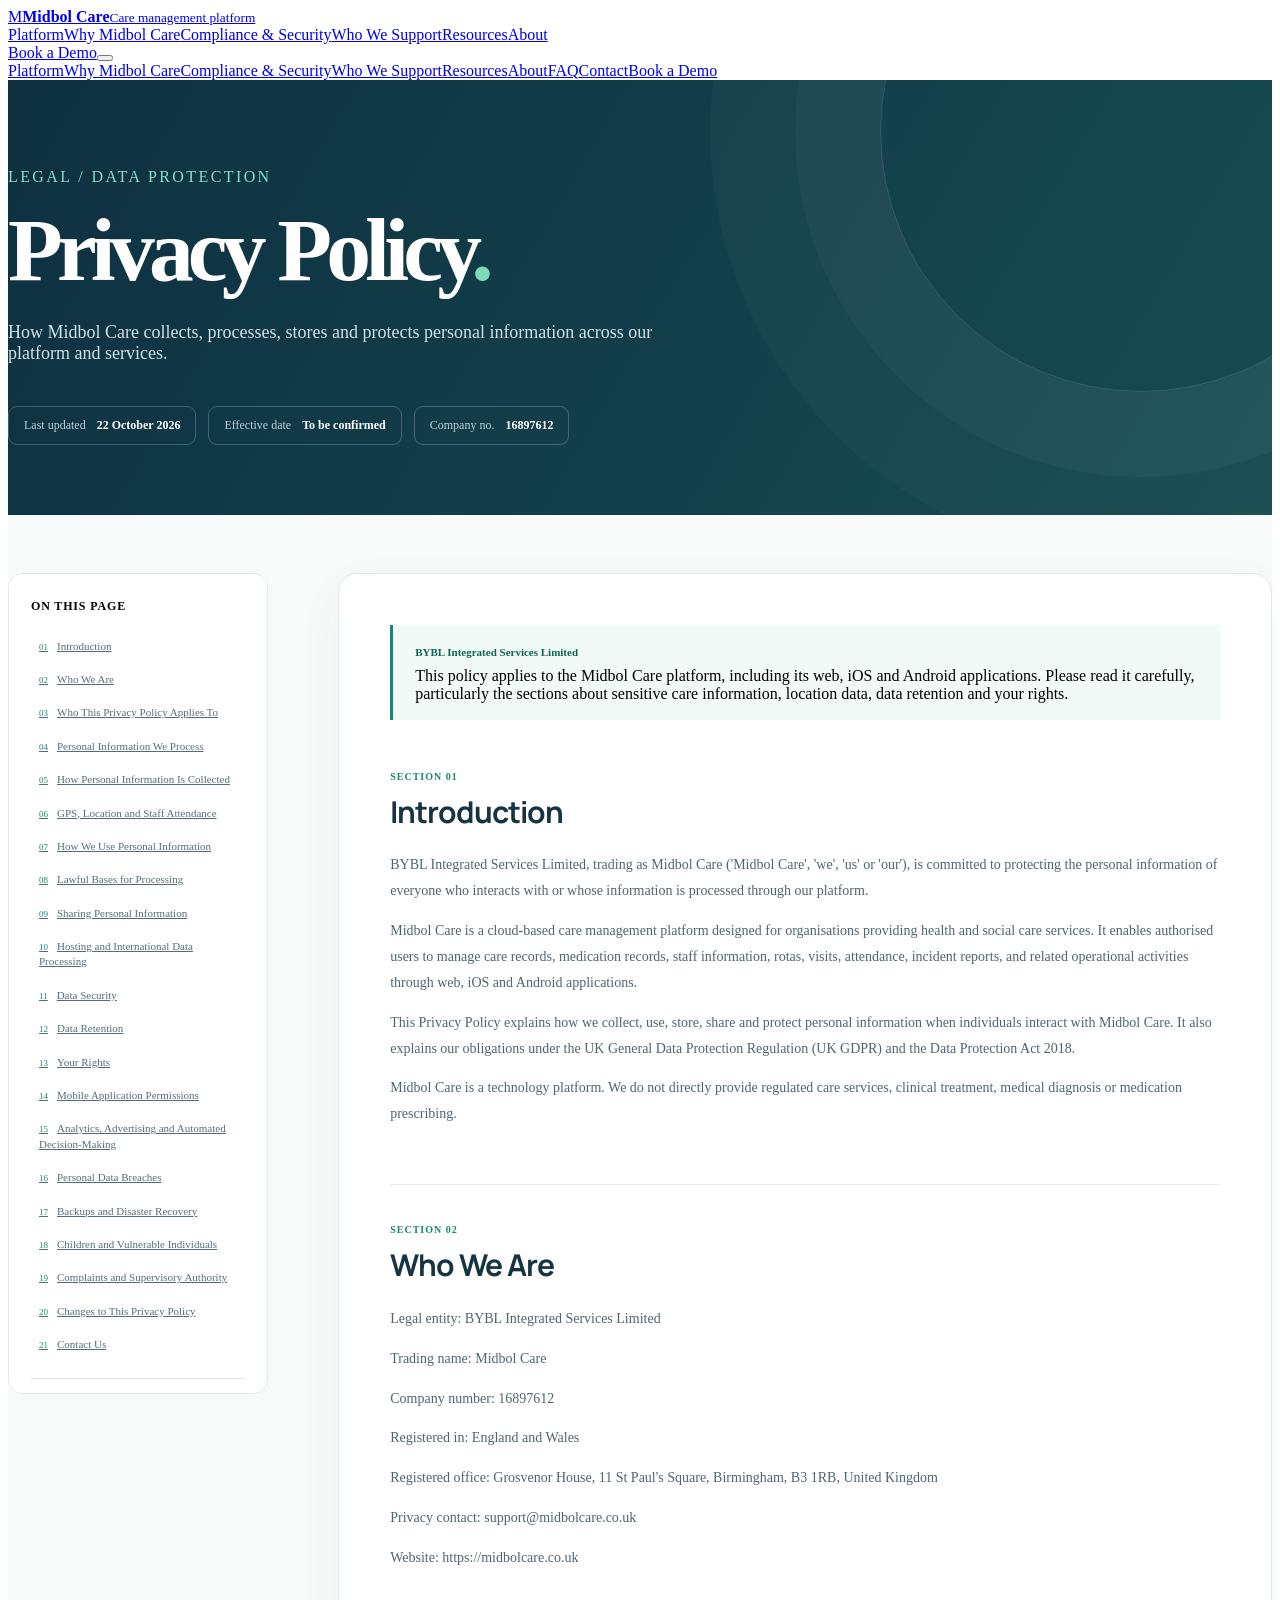
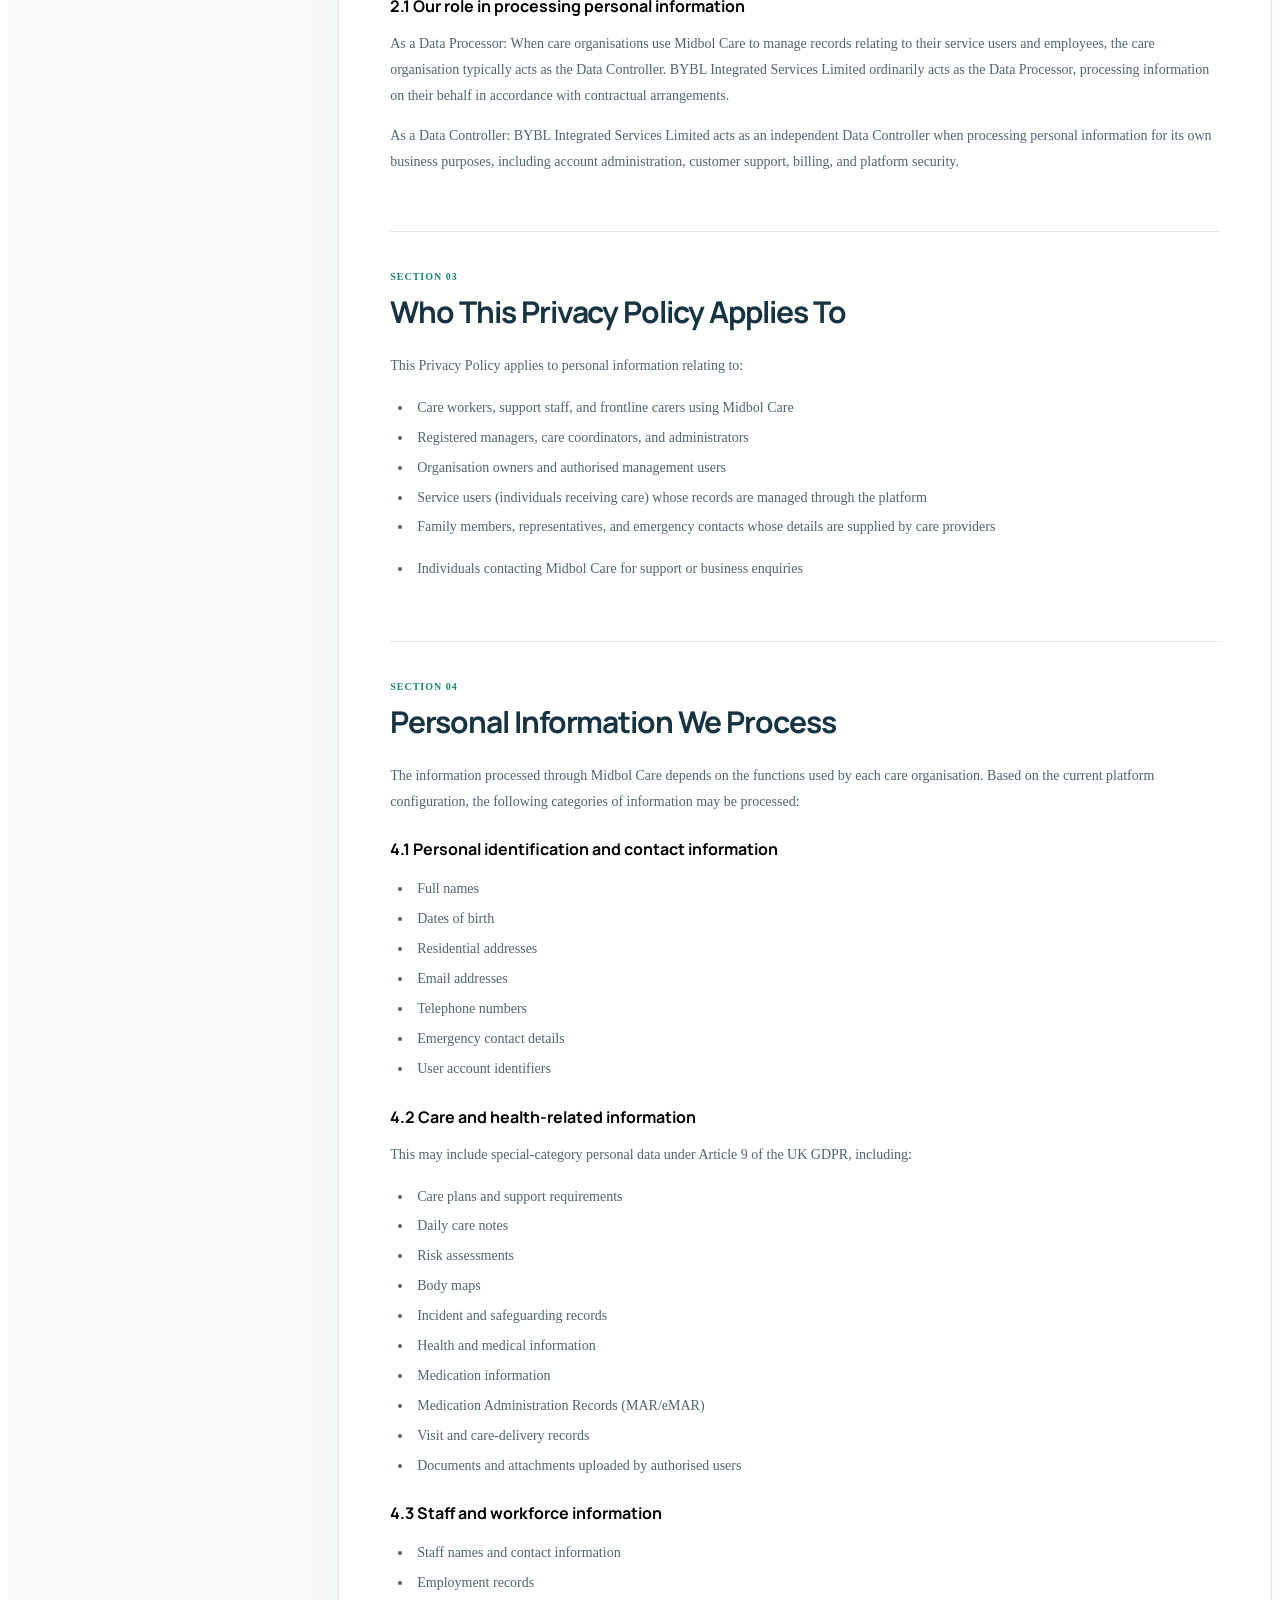
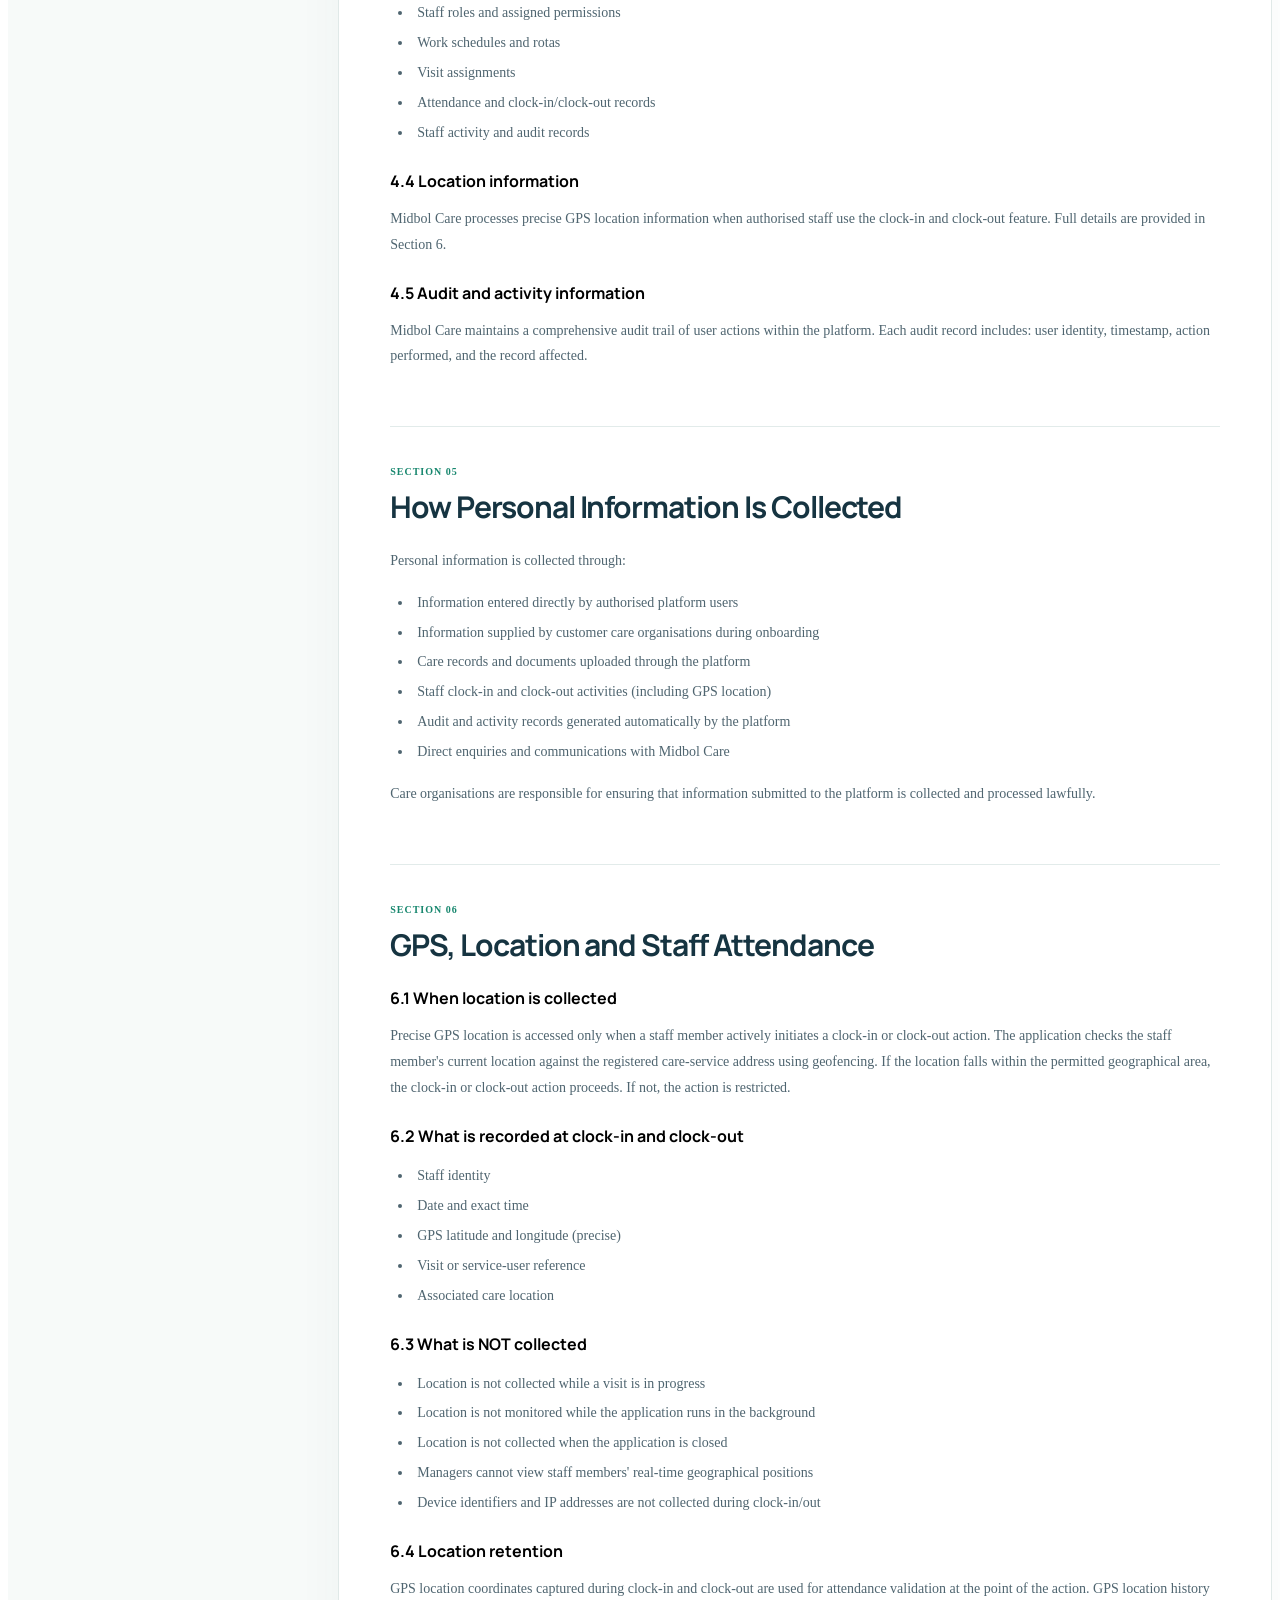
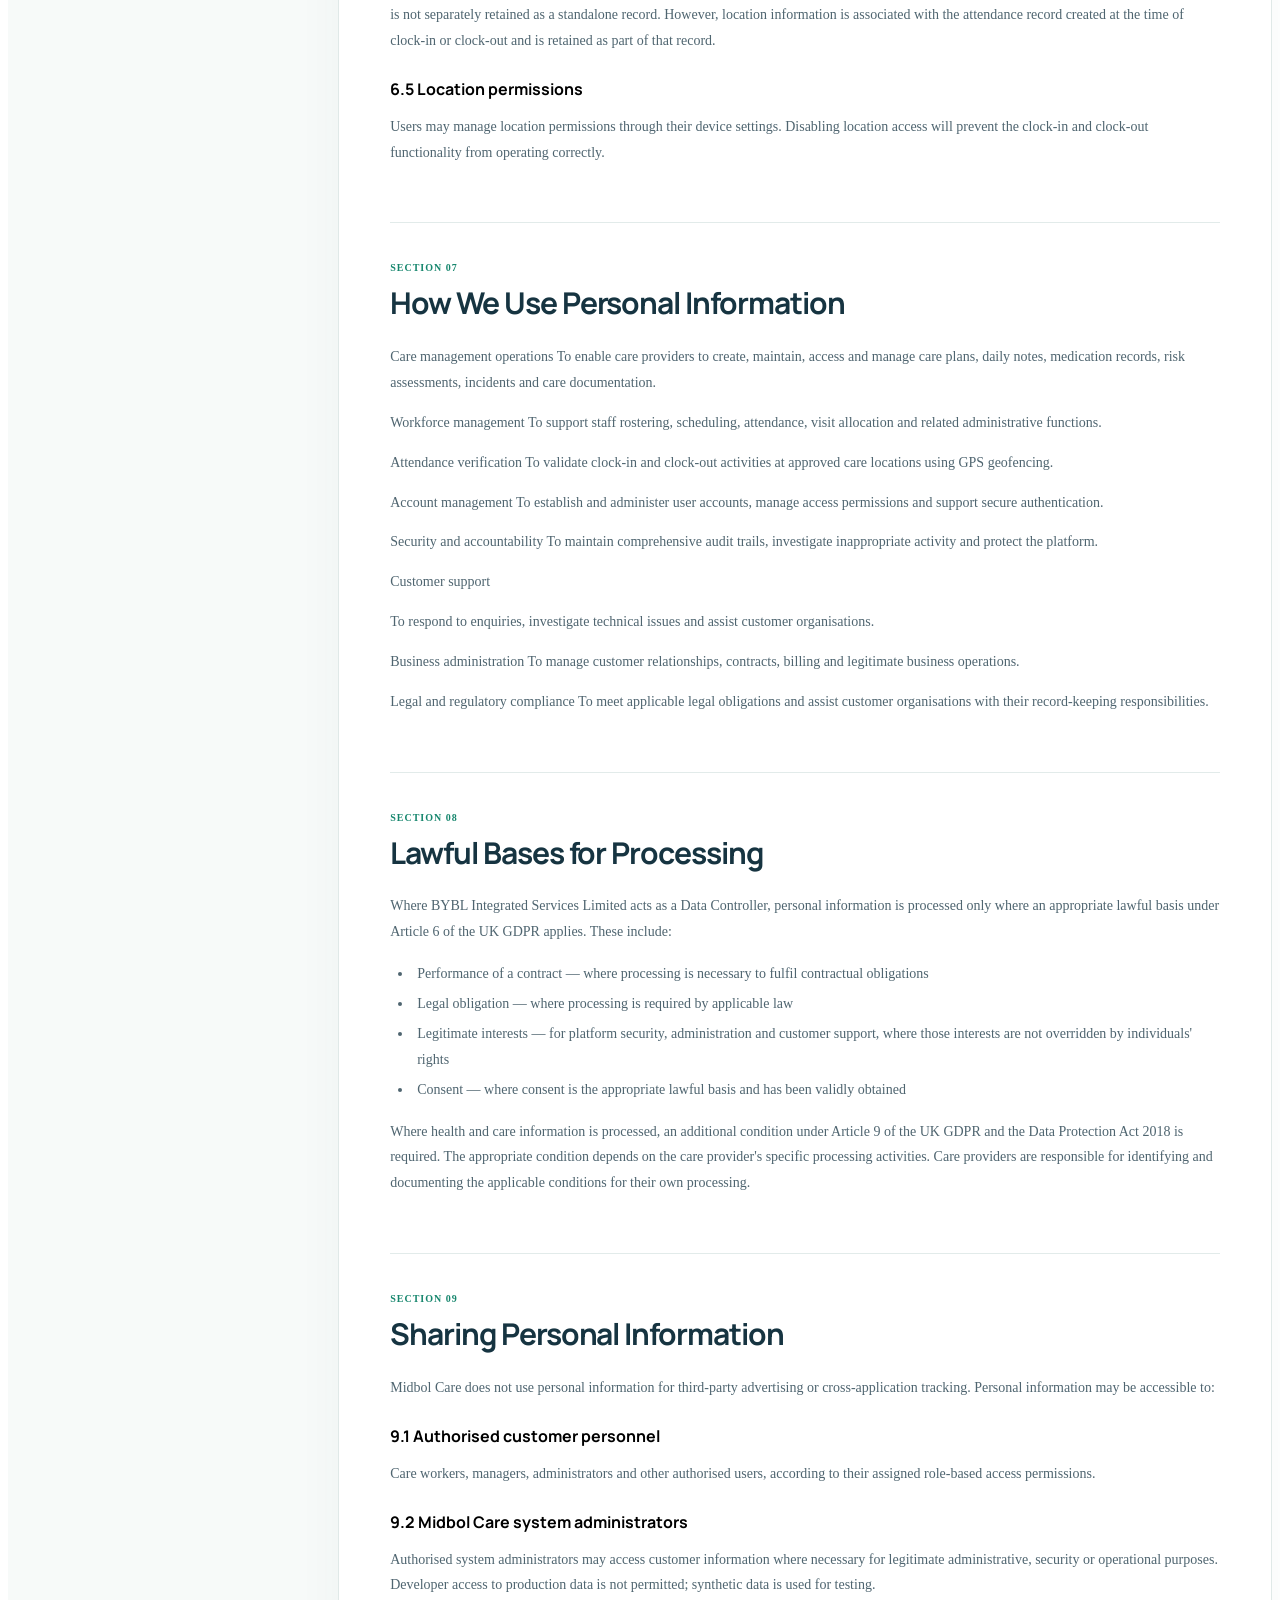
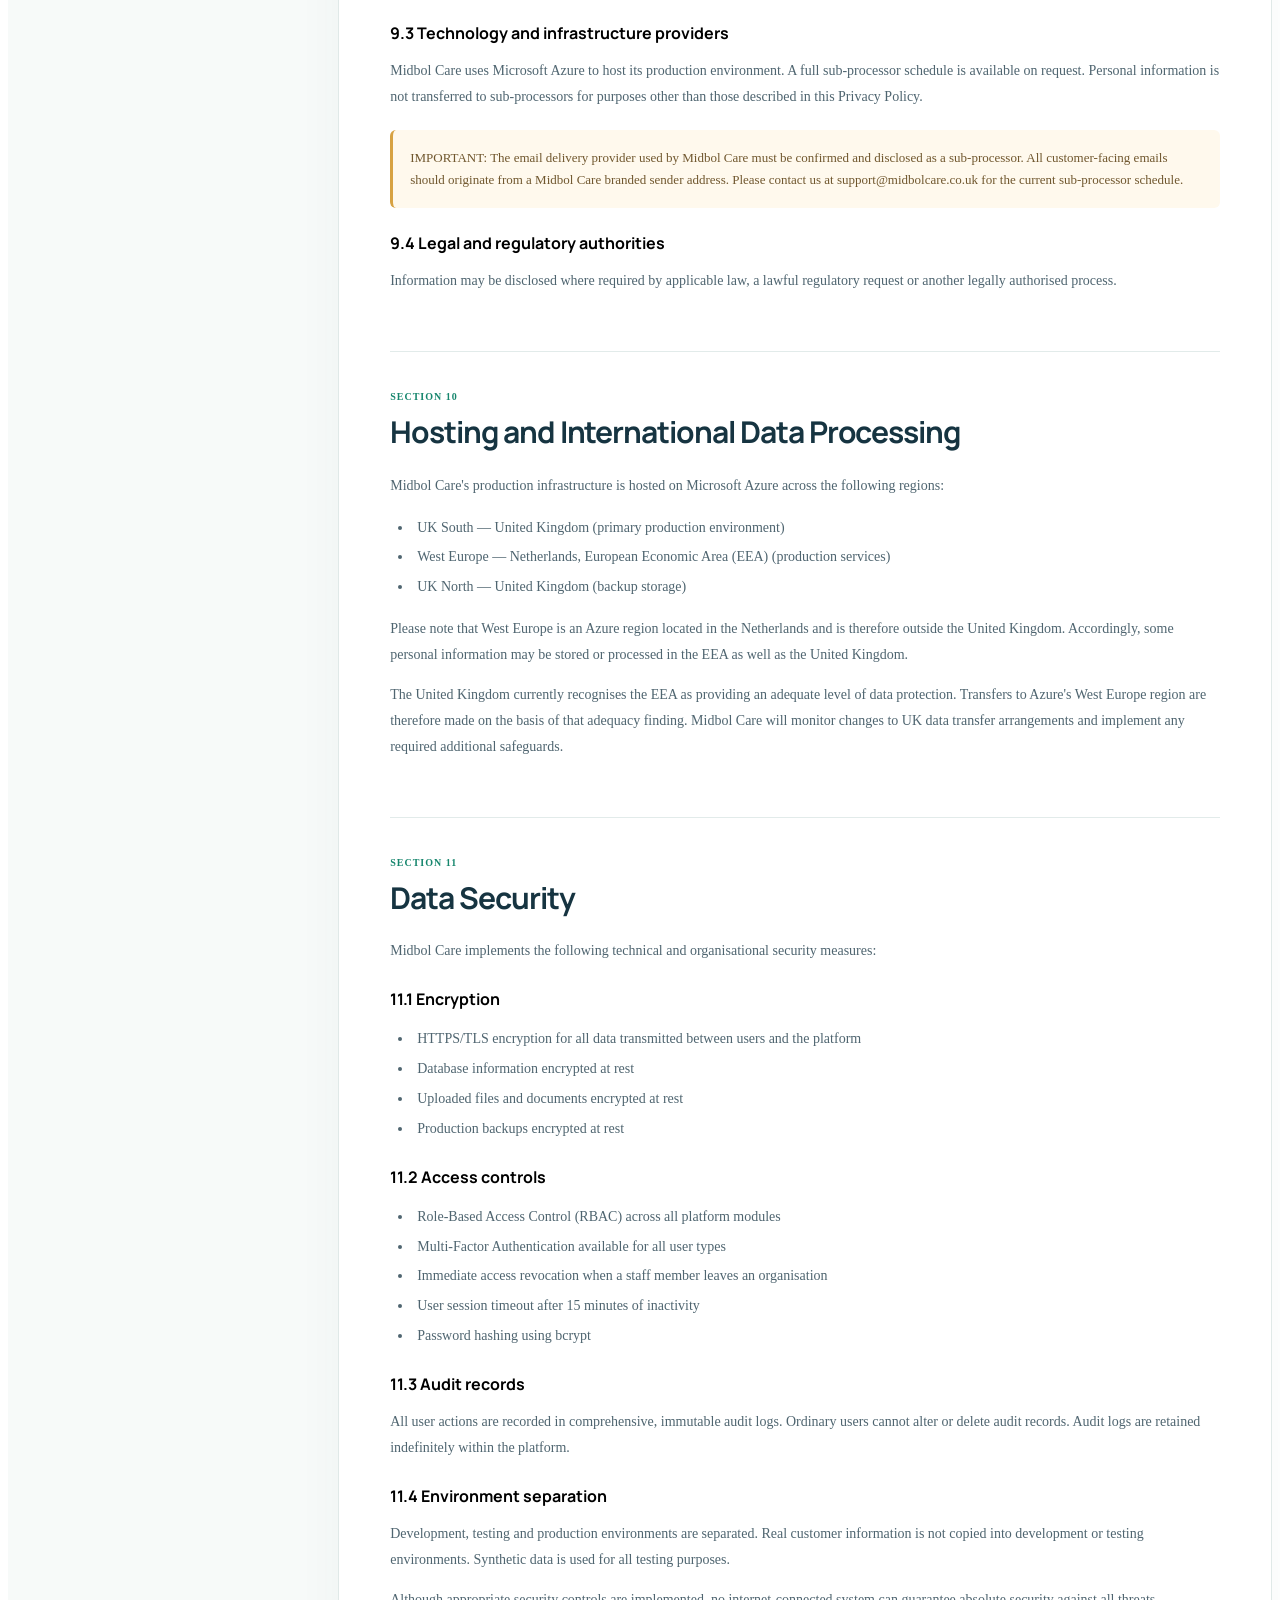
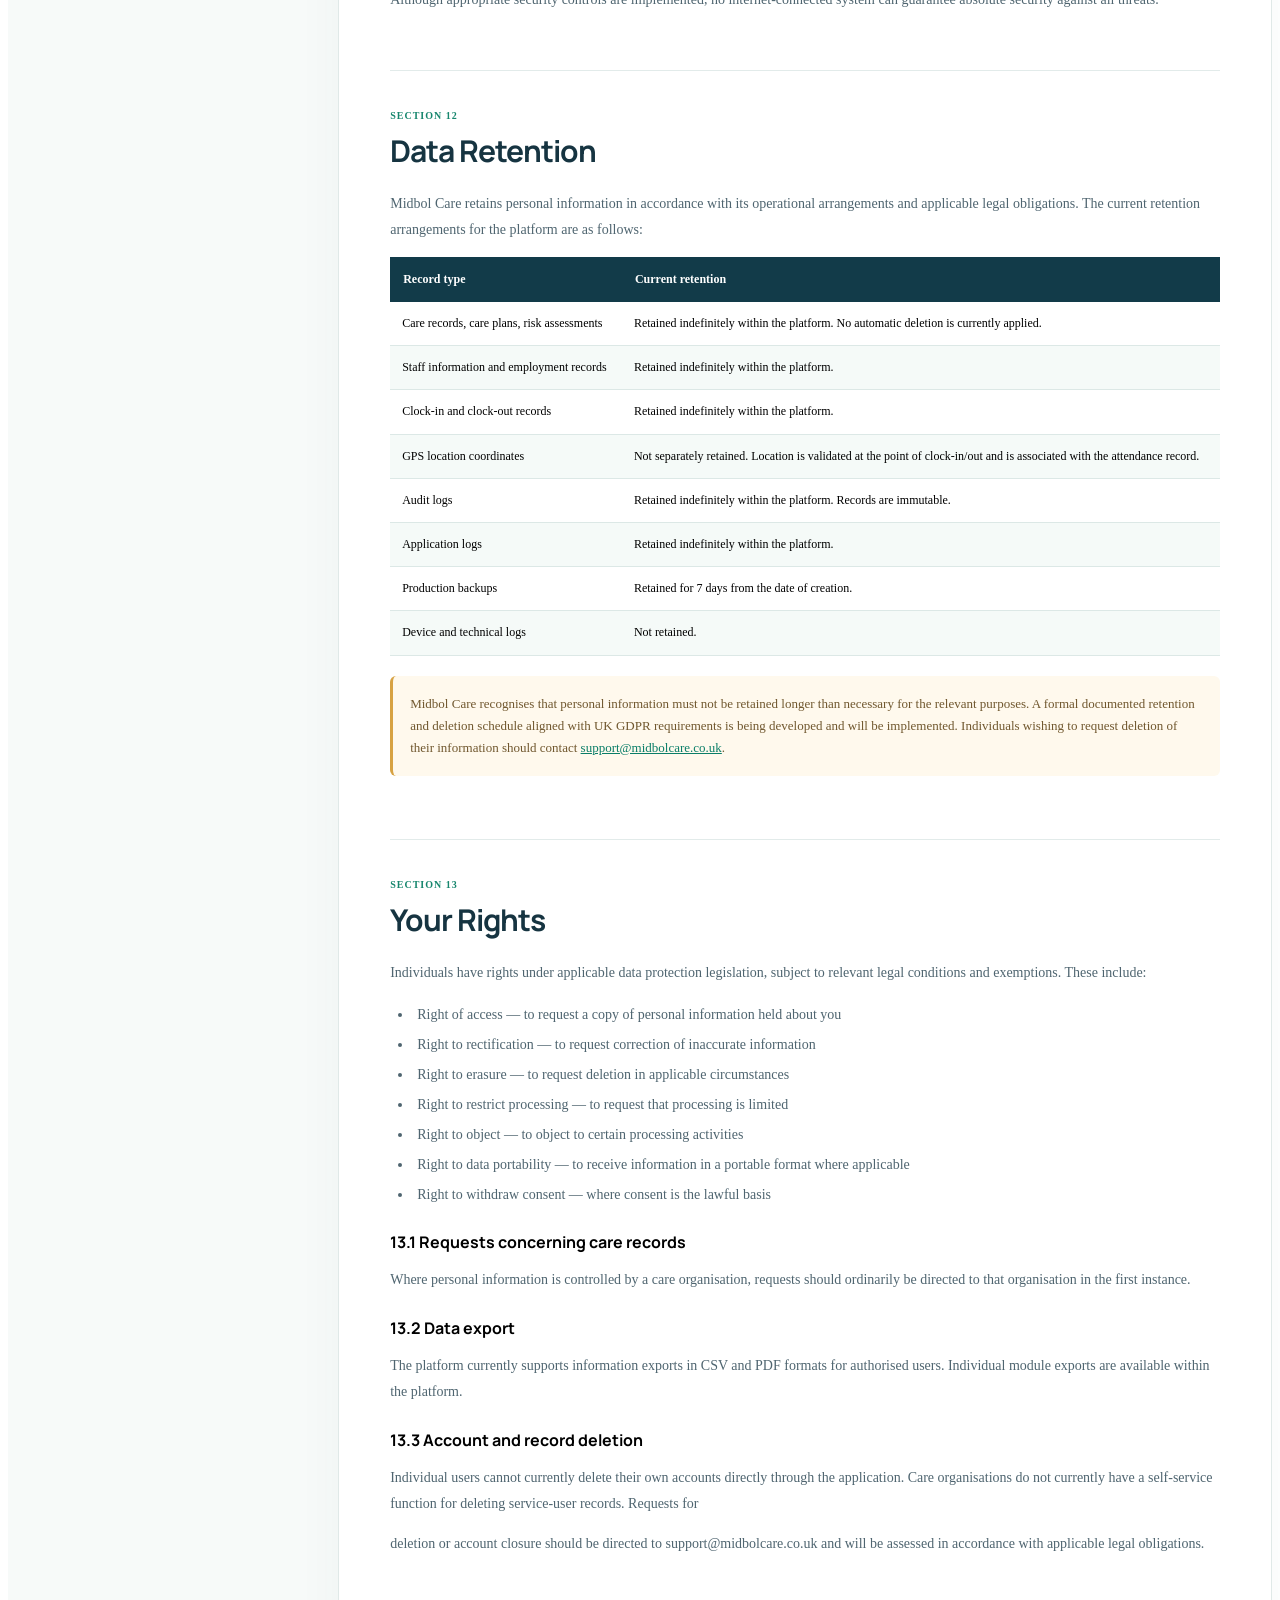
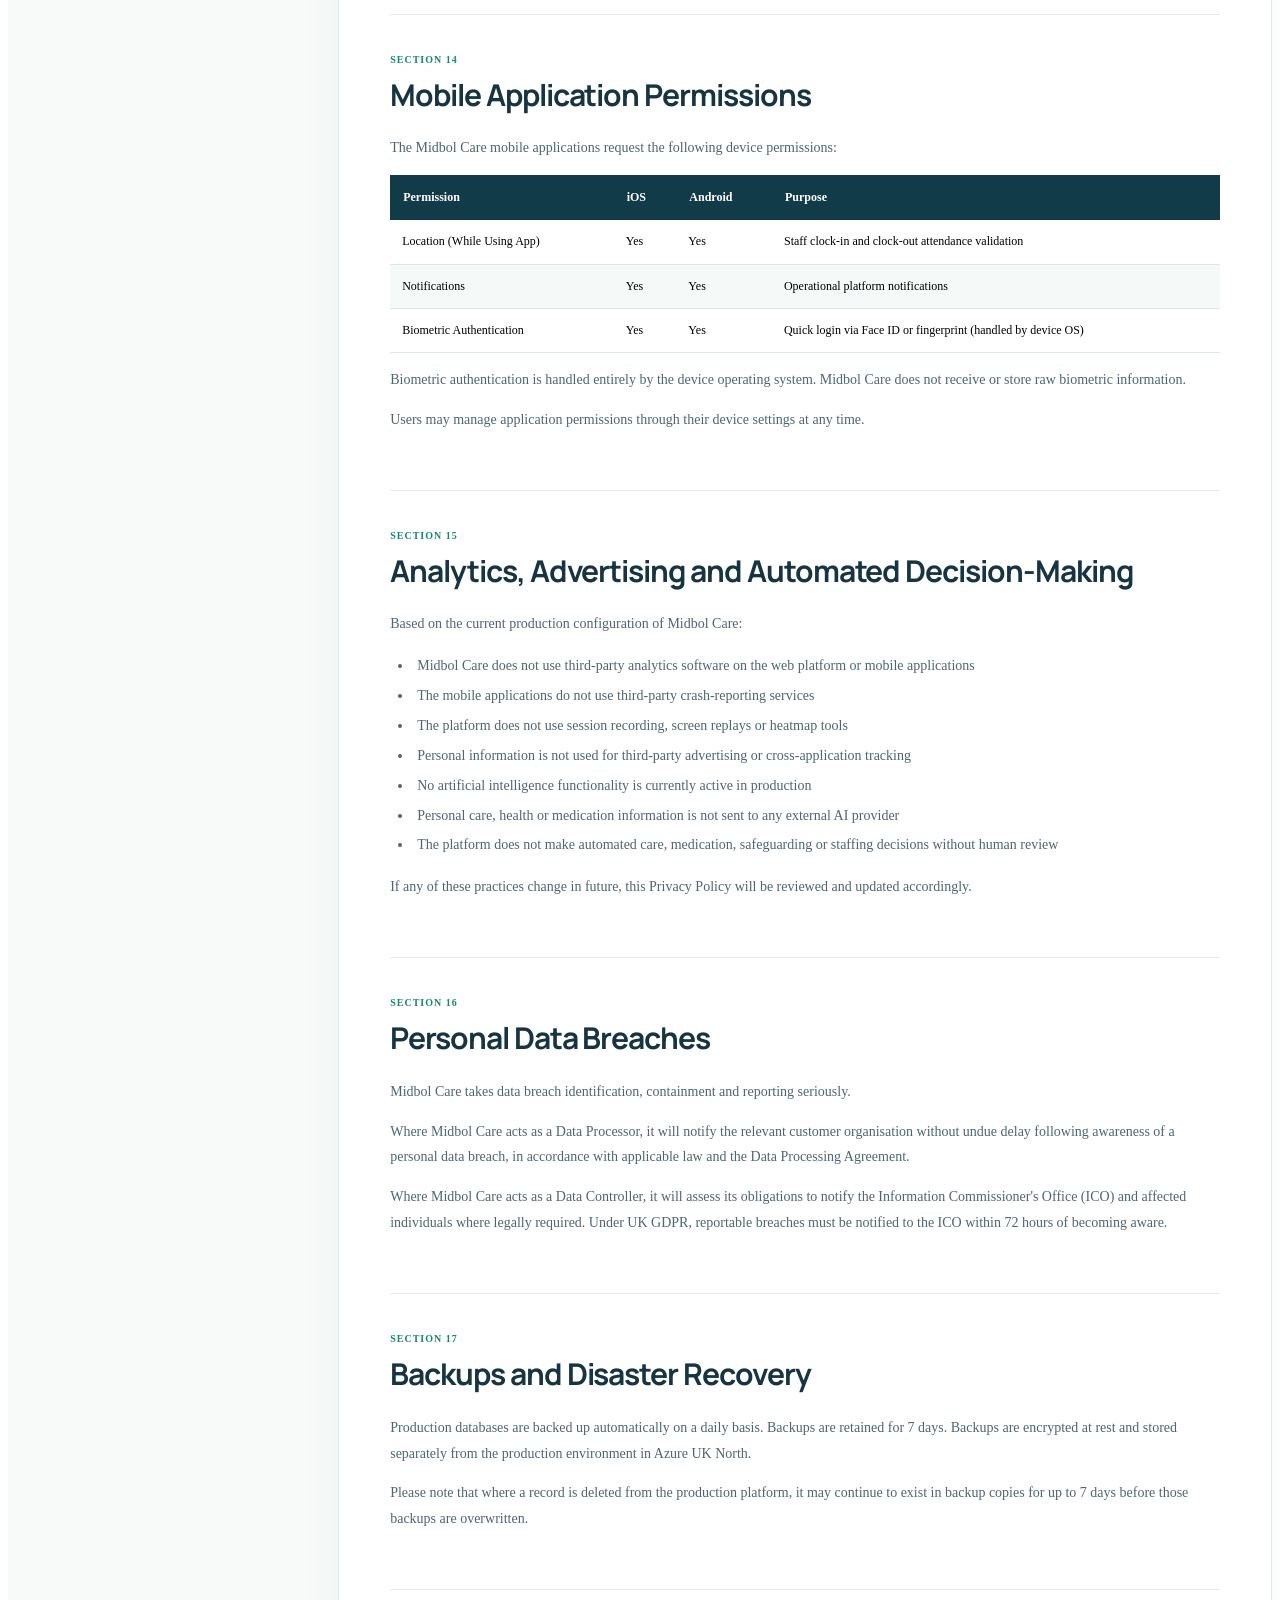
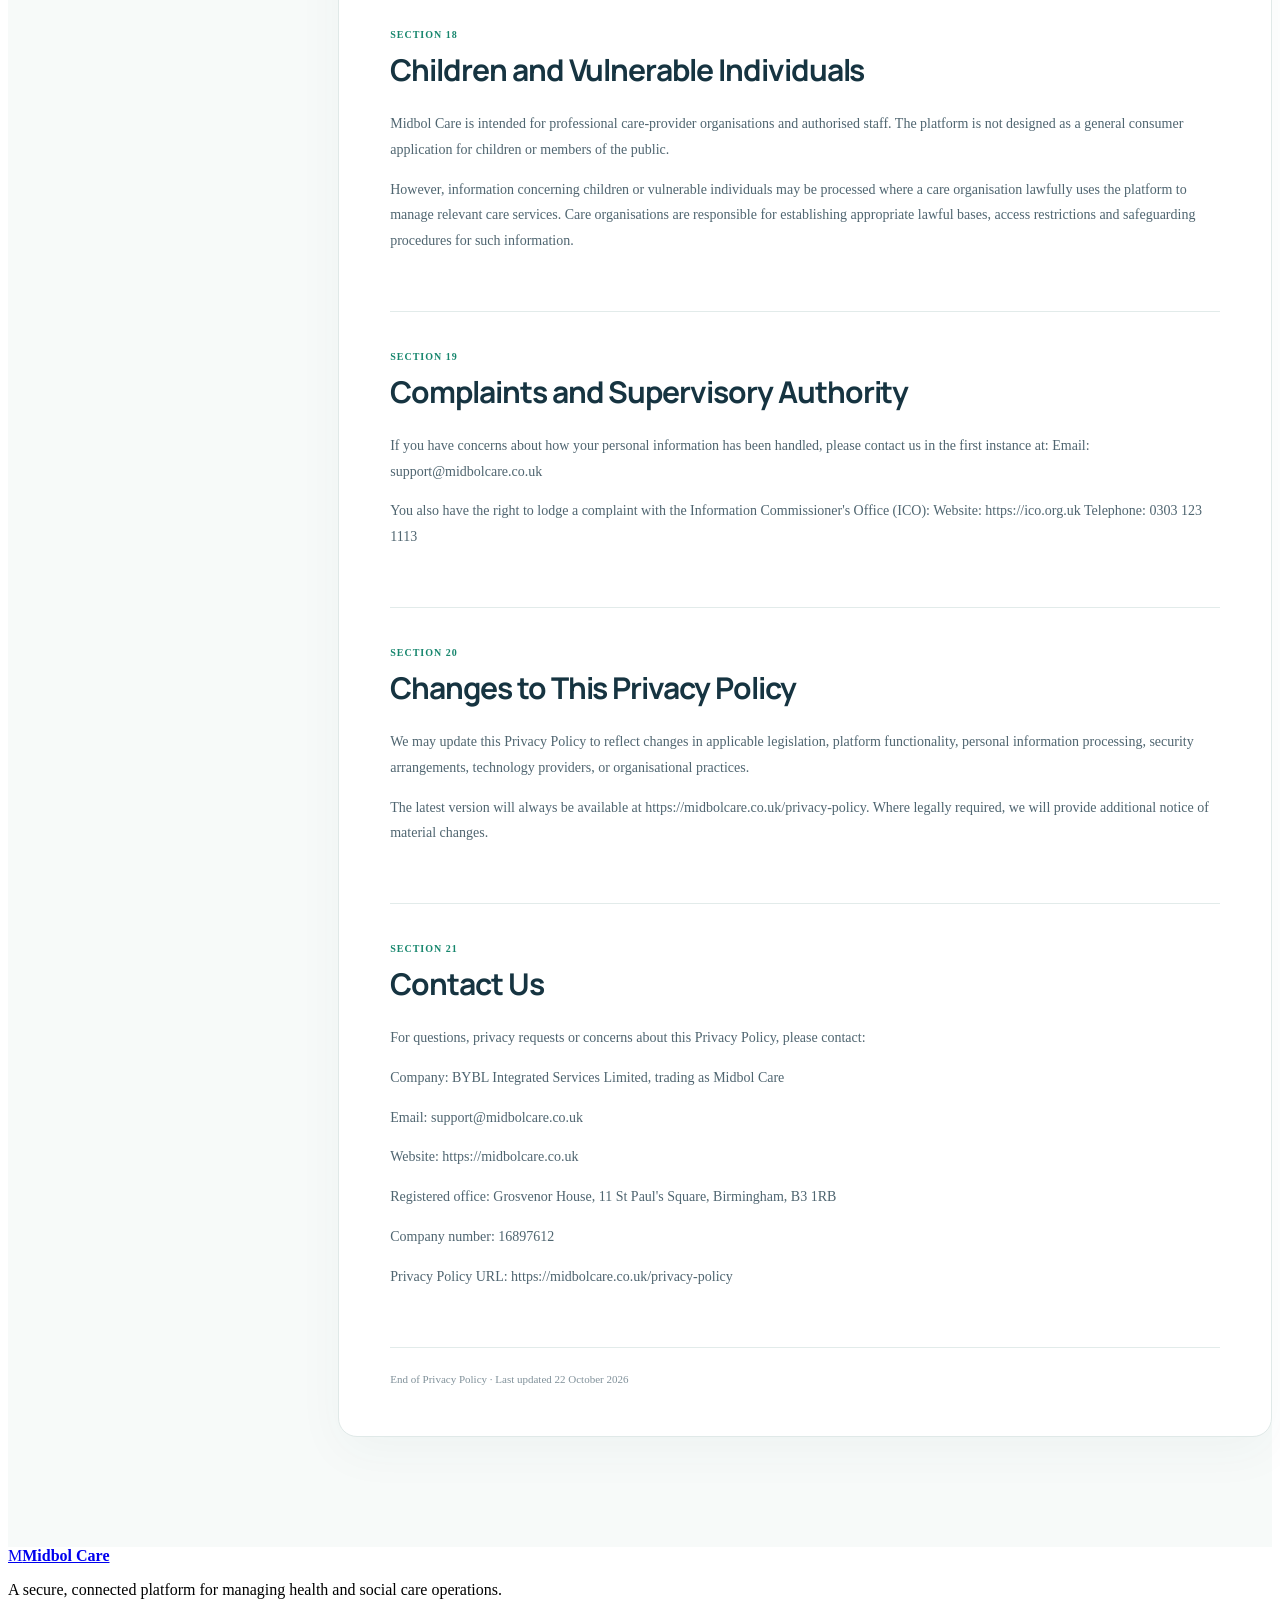
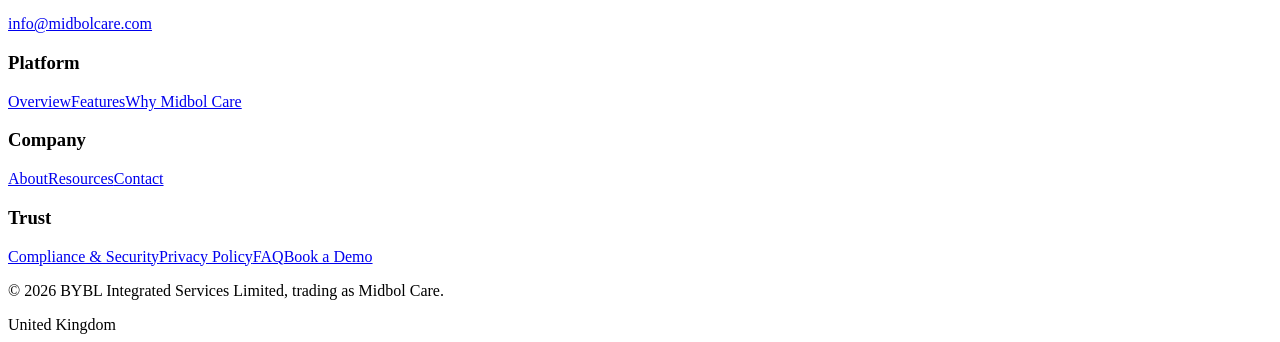
==== privacy-policy/index.html @ f7d4db99 "Create index.html" ====
<!doctype html><html lang="en"><head><meta charset="utf-8"><meta name="viewport" content="width=device-width,initial-scale=1"><meta name="description" content="Midbol Care privacy policy for website, web and mobile applications."><title>Privacy Policy | Midbol Care</title><link rel="preconnect" href="https://fonts.googleapis.com"><link rel="preconnect" href="https://fonts.gstatic.com" crossorigin><link href="https://fonts.googleapis.com/css2?family=DM+Sans:wght@400;500;600;700&family=Manrope:wght@500;600;700;800&display=swap" rel="stylesheet"><link rel="stylesheet" href="styles.css"><style>
.policy-hero{background:linear-gradient(120deg,#0e3041,#174c51);color:#fff;padding:88px 0 70px;position:relative;overflow:hidden}.policy-hero:after{content:"";position:absolute;right:-130px;top:-210px;width:520px;height:520px;border:1px solid #ffffff24;border-radius:50%;box-shadow:0 0 0 85px #ffffff08,0 0 0 170px #ffffff06;pointer-events:none}.policy-hero .section-eyebrow{color:#89dfc6;letter-spacing:.15em}.policy-hero h1{font-size:clamp(50px,7vw,92px);letter-spacing:-.065em;line-height:1.1;margin:15px 0 22px}.policy-dot{color:#80d8bd}.policy-hero p{max-width:680px;font-size:18px;color:#d0e2e6}.policy-meta{display:flex;flex-wrap:wrap;gap:12px;margin-top:42px}.policy-meta span{border:1px solid #ffffff36;border-radius:9px;padding:11px 15px;color:#bbd2d8;font-size:12px}.policy-meta strong{color:#fff;margin-left:8px}.policy-main{background:#f7faf9;padding:58px 0 110px}.policy-layout{display:grid;grid-template-columns:260px minmax(0,1fr);gap:70px;align-items:start}.policy-sidebar{position:sticky;top:105px;max-height:calc(100vh - 125px);overflow:auto;background:white;border:1px solid #e0e9e8;border-radius:15px;padding:22px}.policy-sidebar>strong{font-size:12px;letter-spacing:.07em;text-transform:uppercase}.policy-sidebar nav{display:grid;gap:2px;margin:17px 0}.policy-sidebar nav a{font-size:11px;color:#546c77;line-height:1.4;padding:8px;border-radius:6px}.policy-sidebar nav a:hover,.policy-sidebar nav a.active{background:#e7f6f1;color:#0b6654}.policy-sidebar nav a span{font-size:9px;color:#16866d;margin-right:9px}.policy-email{display:block;border-top:1px solid #e0e9e8;padding-top:16px;color:#0b6654;font-weight:700;font-size:12px}.policy-article{min-width:0;background:#fff;border:1px solid #e0e9e8;border-radius:19px;padding:clamp(24px,4vw,58px);box-shadow:0 15px 50px #1a46500a}.policy-intro{border-left:3px solid #16866d;background:#f2faf7;padding:17px 22px;margin-bottom:46px}.policy-intro span{font-size:11px;font-weight:800;color:#0b6654}.policy-intro p{margin:7px 0 0}.policy-section{scroll-margin-top:105px;padding:34px 0 43px;border-bottom:1px solid #e2ebea}.policy-section:first-of-type{padding-top:0}.policy-number{font-size:10px;font-weight:800;color:#16866d;letter-spacing:.1em}.policy-section h2{font-family:Manrope,sans-serif;font-size:clamp(22px,2.4vw,30px);letter-spacing:-.035em;line-height:1.25;margin:9px 0 22px;color:#163441}.policy-section h3{font-family:Manrope,sans-serif;font-size:16px;margin:24px 0 9px}.policy-section p,.policy-section li{font-size:14px;line-height:1.85;color:#4f6570;overflow-wrap:anywhere}.policy-section ul{padding-left:23px}.policy-section li{padding-left:4px;margin:4px 0}.policy-section a{color:#0a7e68;text-decoration:underline}.policy-notice{background:#fff9ed;border-left:3px solid #d7a243;border-radius:6px;padding:17px;font-size:13px;line-height:1.7;color:#70572e;margin:20px 0}.table-scroll{overflow-x:auto}.policy-table{border-collapse:collapse;width:100%;font-size:12px;line-height:1.6}.policy-table th{background:#123b49;color:#fff;text-align:left;padding:13px}.policy-table td{padding:12px;border-bottom:1px solid #dce8e6;vertical-align:top}.policy-table tr:nth-child(even){background:#f5faf8}.policy-end{padding-top:25px;color:#80919a;font-size:11px}@media(max-width:900px){.policy-layout{grid-template-columns:1fr;gap:22px}.policy-sidebar{position:static;max-height:none}.policy-sidebar nav{grid-template-columns:repeat(2,1fr)}.policy-main{padding:25px 0 70px}}@media(max-width:560px){.policy-hero{padding:65px 0 50px}.policy-sidebar nav{grid-template-columns:1fr}.policy-meta{flex-direction:column;align-items:flex-start}.policy-article{padding:22px}.policy-section{padding:27px 0}.policy-hero h1{font-size:48px}}
</style></head><body><header class="site-header"><div class="container header-row"><a class="brand" href="index.html"><span class="brand-mark"><span>M</span></span><span class="brand-copy"><strong>Midbol Care</strong><small>Care management platform</small></span></a><nav class="nav-simple"><a href="platform.html">Platform</a><a href="why-midbol.html">Why Midbol Care</a><a href="security.html">Compliance & Security</a><a href="who-we-support.html">Who We Support</a><a href="resources.html">Resources</a><a href="about.html">About</a></nav><a class="btn btn-primary" href="book-demo.html">Book a Demo</a><button class="menu-button" aria-label="Open menu" aria-expanded="false"><span></span><span></span><span></span></button></div><div class="mobile-menu" aria-hidden="true"><a href="platform.html">Platform</a><a href="why-midbol.html">Why Midbol Care</a><a href="security.html">Compliance & Security</a><a href="who-we-support.html">Who We Support</a><a href="resources.html">Resources</a><a href="about.html">About</a><a href="faq.html">FAQ</a><a href="contact.html">Contact</a><a class="btn btn-primary" href="book-demo.html">Book a Demo</a></div></header><main><section class="policy-hero"><div class="container"><span class="section-eyebrow">LEGAL / DATA PROTECTION</span><h1>Privacy Policy<span class="policy-dot">.</span></h1><p>How Midbol Care collects, processes, stores and protects personal information across our platform and services.</p><div class="policy-meta"><span>Last updated <strong>22 October 2026</strong></span><span>Effective date <strong>To be confirmed</strong></span><span>Company no. <strong>16897612</strong></span></div></div></section><section class="policy-main"><div class="container policy-layout"><aside class="policy-sidebar"><strong>On this page</strong><nav aria-label="Privacy policy sections"><a href="#section-1"><span>01</span>Introduction</a><a href="#section-2"><span>02</span>Who We Are</a><a href="#section-3"><span>03</span>Who This Privacy Policy Applies To</a><a href="#section-4"><span>04</span>Personal Information We Process</a><a href="#section-5"><span>05</span>How Personal Information Is Collected</a><a href="#section-6"><span>06</span>GPS, Location and Staff Attendance</a><a href="#section-7"><span>07</span>How We Use Personal Information</a><a href="#section-8"><span>08</span>Lawful Bases for Processing</a><a href="#section-9"><span>09</span>Sharing Personal Information</a><a href="#section-10"><span>10</span>Hosting and International Data Processing</a><a href="#section-11"><span>11</span>Data Security</a><a href="#section-12"><span>12</span>Data Retention</a><a href="#section-13"><span>13</span>Your Rights</a><a href="#section-14"><span>14</span>Mobile Application Permissions</a><a href="#section-15"><span>15</span>Analytics, Advertising and Automated Decision-Making</a><a href="#section-16"><span>16</span>Personal Data Breaches</a><a href="#section-17"><span>17</span>Backups and Disaster Recovery</a><a href="#section-18"><span>18</span>Children and Vulnerable Individuals</a><a href="#section-19"><span>19</span>Complaints and Supervisory Authority</a><a href="#section-20"><span>20</span>Changes to This Privacy Policy</a><a href="#section-21"><span>21</span>Contact Us</a></nav><a class="policy-email" href="mailto:support@midbolcare.co.uk">Privacy enquiries ↗</a></aside><article class="policy-article"><div class="policy-intro"><span>BYBL Integrated Services Limited</span><p>This policy applies to the Midbol Care platform, including its web, iOS and Android applications. Please read it carefully, particularly the sections about sensitive care information, location data, data retention and your rights.</p></div><section class="policy-section" id="section-1"><span class="policy-number">SECTION 01</span><h2>Introduction</h2><p>BYBL Integrated Services Limited, trading as Midbol Care (&#x27;Midbol Care&#x27;, &#x27;we&#x27;, &#x27;us&#x27; or &#x27;our&#x27;), is committed to protecting the personal information of everyone who interacts with or whose information is processed through our platform.</p>
<p>Midbol Care is a cloud-based care management platform designed for organisations providing health and social care services. It enables authorised users to manage care records, medication records, staff information, rotas, visits, attendance, incident reports, and related operational activities through web, iOS and Android applications.</p>
<p>This Privacy Policy explains how we collect, use, store, share and protect personal information when individuals interact with Midbol Care. It also explains our obligations under the UK General Data Protection Regulation (UK GDPR) and the Data Protection Act 2018.</p>
<p>Midbol Care is a technology platform. We do not directly provide regulated care services, clinical treatment, medical diagnosis or medication prescribing.</p></section><section class="policy-section" id="section-2"><span class="policy-number">SECTION 02</span><h2>Who We Are</h2><p>Legal entity:                     BYBL Integrated Services Limited</p>
<p>Trading name:                     Midbol Care</p>
<p>Company number:                   16897612</p>
<p>Registered in:                    England and Wales</p>
<p>Registered office:                Grosvenor House, 11 St Paul&#x27;s Square, Birmingham, B3 1RB, United Kingdom</p>
<p>Privacy contact:                  support@midbolcare.co.uk</p>
<p>Website:                          https://midbolcare.co.uk</p>
<h3>2.1 Our role in processing personal information</h3>
<p>As a Data Processor: When care organisations use Midbol Care to manage records relating to their service users and employees, the care organisation typically acts as the Data Controller. BYBL Integrated Services Limited ordinarily acts as the Data Processor, processing information on their behalf in accordance with contractual arrangements.</p>
<p>As a Data Controller: BYBL Integrated Services Limited acts as an independent Data Controller when processing personal information for its own business purposes, including account administration, customer support, billing, and platform security.</p></section><section class="policy-section" id="section-3"><span class="policy-number">SECTION 03</span><h2>Who This Privacy Policy Applies To</h2><p>This Privacy Policy applies to personal information relating to:</p>
<ul><li>Care workers, support staff, and frontline carers using Midbol Care</li><li>Registered managers, care coordinators, and administrators</li><li>Organisation owners and authorised management users</li><li>Service users (individuals receiving care) whose records are managed through the platform</li><li>Family members, representatives, and emergency contacts whose details are supplied by care providers</li></ul>
<ul><li>Individuals contacting Midbol Care for support or business enquiries</li></ul></section><section class="policy-section" id="section-4"><span class="policy-number">SECTION 04</span><h2>Personal Information We Process</h2><p>The information processed through Midbol Care depends on the functions used by each care organisation. Based on the current platform configuration, the following categories of information may be processed:</p>
<h3>4.1 Personal identification and contact information</h3>
<ul><li>Full names</li><li>Dates of birth</li><li>Residential addresses</li><li>Email addresses</li><li>Telephone numbers</li><li>Emergency contact details</li><li>User account identifiers</li></ul>
<h3>4.2 Care and health-related information</h3>
<p>This may include special-category personal data under Article 9 of the UK GDPR, including:</p>
<ul><li>Care plans and support requirements</li><li>Daily care notes</li><li>Risk assessments</li><li>Body maps</li><li>Incident and safeguarding records</li><li>Health and medical information</li><li>Medication information</li><li>Medication Administration Records (MAR/eMAR)</li><li>Visit and care-delivery records</li><li>Documents and attachments uploaded by authorised users</li></ul>
<h3>4.3 Staff and workforce information</h3>
<ul><li>Staff names and contact information</li><li>Employment records</li><li>Staff roles and assigned permissions</li><li>Work schedules and rotas</li><li>Visit assignments</li><li>Attendance and clock-in/clock-out records</li><li>Staff activity and audit records</li></ul>
<h3>4.4 Location information</h3>
<p>Midbol Care processes precise GPS location information when authorised staff use the clock-in and clock-out feature. Full details are provided in Section 6.</p>
<h3>4.5 Audit and activity information</h3>
<p>Midbol Care maintains a comprehensive audit trail of user actions within the platform. Each audit record includes: user identity, timestamp, action performed, and the record affected.</p></section><section class="policy-section" id="section-5"><span class="policy-number">SECTION 05</span><h2>How Personal Information Is Collected</h2><p>Personal information is collected through:</p>
<ul><li>Information entered directly by authorised platform users</li><li>Information supplied by customer care organisations during onboarding</li><li>Care records and documents uploaded through the platform</li><li>Staff clock-in and clock-out activities (including GPS location)</li><li>Audit and activity records generated automatically by the platform</li><li>Direct enquiries and communications with Midbol Care</li></ul>
<p>Care organisations are responsible for ensuring that information submitted to the platform is collected and processed lawfully.</p></section><section class="policy-section" id="section-6"><span class="policy-number">SECTION 06</span><h2>GPS, Location and Staff Attendance</h2><h3>6.1 When location is collected</h3>
<p>Precise GPS location is accessed only when a staff member actively initiates a clock-in or clock-out action. The application checks the staff member&#x27;s current location against the registered care-service address using geofencing. If the location falls within the permitted geographical area, the clock-in or clock-out action proceeds. If not, the action is restricted.</p>
<h3>6.2 What is recorded at clock-in and clock-out</h3>
<ul><li>Staff identity</li><li>Date and exact time</li><li>GPS latitude and longitude (precise)</li><li>Visit or service-user reference</li><li>Associated care location</li></ul>
<h3>6.3 What is NOT collected</h3>
<ul><li>Location is not collected while a visit is in progress</li><li>Location is not monitored while the application runs in the background</li><li>Location is not collected when the application is closed</li><li>Managers cannot view staff members&#x27; real-time geographical positions</li><li>Device identifiers and IP addresses are not collected during clock-in/out</li></ul>
<h3>6.4 Location retention</h3>
<p>GPS location coordinates captured during clock-in and clock-out are used for attendance validation at the point of the action. GPS location history is not separately retained as a standalone record. However, location information is associated with the attendance record created at the time of clock-in or clock-out and is retained as part of that record.</p>
<h3>6.5 Location permissions</h3>
<p>Users may manage location permissions through their device settings. Disabling location access will prevent the clock-in and clock-out functionality from operating correctly.</p></section><section class="policy-section" id="section-7"><span class="policy-number">SECTION 07</span><h2>How We Use Personal Information</h2><p>Care management operations To enable care providers to create, maintain, access and manage care plans, daily notes, medication records, risk assessments, incidents and care documentation.</p>
<p>Workforce management To support staff rostering, scheduling, attendance, visit allocation and related administrative functions.</p>
<p>Attendance verification To validate clock-in and clock-out activities at approved care locations using GPS geofencing.</p>
<p>Account management To establish and administer user accounts, manage access permissions and support secure authentication.</p>
<p>Security and accountability To maintain comprehensive audit trails, investigate inappropriate activity and protect the platform.</p>
<p>Customer support</p>
<p>To respond to enquiries, investigate technical issues and assist customer organisations.</p>
<p>Business administration To manage customer relationships, contracts, billing and legitimate business operations.</p>
<p>Legal and regulatory compliance To meet applicable legal obligations and assist customer organisations with their record-keeping responsibilities.</p></section><section class="policy-section" id="section-8"><span class="policy-number">SECTION 08</span><h2>Lawful Bases for Processing</h2><p>Where BYBL Integrated Services Limited acts as a Data Controller, personal information is processed only where an appropriate lawful basis under Article 6 of the UK GDPR applies. These include:</p>
<ul><li>Performance of a contract — where processing is necessary to fulfil contractual obligations</li><li>Legal obligation — where processing is required by applicable law</li><li>Legitimate interests — for platform security, administration and customer support, where those interests are not overridden by individuals&#x27; rights</li><li>Consent — where consent is the appropriate lawful basis and has been validly obtained</li></ul>
<p>Where health and care information is processed, an additional condition under Article 9 of the UK GDPR and the Data Protection Act 2018 is required. The appropriate condition depends on the care provider&#x27;s specific processing activities. Care providers are responsible for identifying and documenting the applicable conditions for their own processing.</p></section><section class="policy-section" id="section-9"><span class="policy-number">SECTION 09</span><h2>Sharing Personal Information</h2><p>Midbol Care does not use personal information for third-party advertising or cross-application tracking. Personal information may be accessible to:</p>
<h3>9.1 Authorised customer personnel</h3>
<p>Care workers, managers, administrators and other authorised users, according to their assigned role-based access permissions.</p>
<h3>9.2 Midbol Care system administrators</h3>
<p>Authorised system administrators may access customer information where necessary for legitimate administrative, security or operational purposes. Developer access to production data is not permitted; synthetic data is used for testing.</p>
<h3>9.3 Technology and infrastructure providers</h3>
<p>Midbol Care uses Microsoft Azure to host its production environment. A full sub-processor schedule is available on request. Personal information is not transferred to sub-processors for purposes other than those described in this Privacy Policy.</p>
<div class="policy-notice">IMPORTANT: The email delivery provider used by Midbol Care must be confirmed and disclosed as a sub-processor. All customer-facing emails should originate from a Midbol Care branded sender address. Please contact us at support@midbolcare.co.uk for the current sub-processor schedule.</div>
<h3>9.4 Legal and regulatory authorities</h3>
<p>Information may be disclosed where required by applicable law, a lawful regulatory request or another legally authorised process.</p></section><section class="policy-section" id="section-10"><span class="policy-number">SECTION 10</span><h2>Hosting and International Data Processing</h2><p>Midbol Care&#x27;s production infrastructure is hosted on Microsoft Azure across the following regions:</p>
<ul><li>UK South — United Kingdom (primary production environment)</li><li>West Europe — Netherlands, European Economic Area (EEA) (production services)</li><li>UK North — United Kingdom (backup storage)</li></ul>
<p>Please note that West Europe is an Azure region located in the Netherlands and is therefore outside the United Kingdom. Accordingly, some personal information may be stored or processed in the EEA as well as the United Kingdom.</p>
<p>The United Kingdom currently recognises the EEA as providing an adequate level of data protection. Transfers to Azure&#x27;s West Europe region are therefore made on the basis of that adequacy finding. Midbol Care will monitor changes to UK data transfer arrangements and implement any required additional safeguards.</p></section><section class="policy-section" id="section-11"><span class="policy-number">SECTION 11</span><h2>Data Security</h2><p>Midbol Care implements the following technical and organisational security measures:</p>
<h3>11.1 Encryption</h3>
<ul><li>HTTPS/TLS encryption for all data transmitted between users and the platform</li><li>Database information encrypted at rest</li><li>Uploaded files and documents encrypted at rest</li><li>Production backups encrypted at rest</li></ul>
<h3>11.2 Access controls</h3>
<ul><li>Role-Based Access Control (RBAC) across all platform modules</li><li>Multi-Factor Authentication available for all user types</li><li>Immediate access revocation when a staff member leaves an organisation</li><li>User session timeout after 15 minutes of inactivity</li><li>Password hashing using bcrypt</li></ul>
<h3>11.3 Audit records</h3>
<p>All user actions are recorded in comprehensive, immutable audit logs. Ordinary users cannot alter or delete audit records. Audit logs are retained indefinitely within the platform.</p>
<h3>11.4 Environment separation</h3>
<p>Development, testing and production environments are separated. Real customer information is not copied into development or testing environments. Synthetic data is used for all testing purposes.</p>
<p>Although appropriate security controls are implemented, no internet-connected system can guarantee absolute security against all threats.</p></section><section class="policy-section" id="section-12"><span class="policy-number">SECTION 12</span><h2>Data Retention</h2><p>Midbol Care retains personal information in accordance with its operational arrangements and applicable legal obligations. The current retention arrangements for the platform are as follows:</p><div class="table-scroll"><table class="policy-table"><thead><tr><th>Record type</th><th>Current retention</th></tr></thead><tbody><tr><td>Care records, care plans, risk assessments</td><td>Retained indefinitely within the platform. No automatic deletion is currently applied.</td></tr><tr><td>Staff information and employment records</td><td>Retained indefinitely within the platform.</td></tr><tr><td>Clock-in and clock-out records</td><td>Retained indefinitely within the platform.</td></tr><tr><td>GPS location coordinates</td><td>Not separately retained. Location is validated at the point of clock-in/out and is associated with the attendance record.</td></tr><tr><td>Audit logs</td><td>Retained indefinitely within the platform. Records are immutable.</td></tr><tr><td>Application logs</td><td>Retained indefinitely within the platform.</td></tr><tr><td>Production backups</td><td>Retained for 7 days from the date of creation.</td></tr><tr><td>Device and technical logs</td><td>Not retained.</td></tr></tbody></table></div><div class="policy-notice">Midbol Care recognises that personal information must not be retained longer than necessary for the relevant purposes. A formal documented retention and deletion schedule aligned with UK GDPR requirements is being developed and will be implemented. Individuals wishing to request deletion of their information should contact <a href="mailto:support@midbolcare.co.uk">support@midbolcare.co.uk</a>.</div></section><section class="policy-section" id="section-13"><span class="policy-number">SECTION 13</span><h2>Your Rights</h2><p>Individuals have rights under applicable data protection legislation, subject to relevant legal conditions and exemptions. These include:</p>
<ul><li>Right of access — to request a copy of personal information held about you</li><li>Right to rectification — to request correction of inaccurate information</li><li>Right to erasure — to request deletion in applicable circumstances</li><li>Right to restrict processing — to request that processing is limited</li><li>Right to object — to object to certain processing activities</li><li>Right to data portability — to receive information in a portable format where applicable</li><li>Right to withdraw consent — where consent is the lawful basis</li></ul>
<h3>13.1 Requests concerning care records</h3>
<p>Where personal information is controlled by a care organisation, requests should ordinarily be directed to that organisation in the first instance.</p>
<h3>13.2 Data export</h3>
<p>The platform currently supports information exports in CSV and PDF formats for authorised users. Individual module exports are available within the platform.</p>
<h3>13.3 Account and record deletion</h3>
<p>Individual users cannot currently delete their own accounts directly through the application. Care organisations do not currently have a self-service function for deleting service-user records. Requests for</p>
<p>deletion or account closure should be directed to support@midbolcare.co.uk and will be assessed in accordance with applicable legal obligations.</p></section><section class="policy-section" id="section-14"><span class="policy-number">SECTION 14</span><h2>Mobile Application Permissions</h2><p>The Midbol Care mobile applications request the following device permissions:</p><div class="table-scroll"><table class="policy-table"><thead><tr><th>Permission</th><th>iOS</th><th>Android</th><th>Purpose</th></tr></thead><tbody><tr><td>Location (While Using App)</td><td>Yes</td><td>Yes</td><td>Staff clock-in and clock-out attendance validation</td></tr><tr><td>Notifications</td><td>Yes</td><td>Yes</td><td>Operational platform notifications</td></tr><tr><td>Biometric Authentication</td><td>Yes</td><td>Yes</td><td>Quick login via Face ID or fingerprint (handled by device OS)</td></tr></tbody></table></div><p>Biometric authentication is handled entirely by the device operating system. Midbol Care does not receive or store raw biometric information.</p><p>Users may manage application permissions through their device settings at any time.</p></section><section class="policy-section" id="section-15"><span class="policy-number">SECTION 15</span><h2>Analytics, Advertising and Automated Decision-Making</h2><p>Based on the current production configuration of Midbol Care:</p>
<ul><li>Midbol Care does not use third-party analytics software on the web platform or mobile applications</li><li>The mobile applications do not use third-party crash-reporting services</li><li>The platform does not use session recording, screen replays or heatmap tools</li><li>Personal information is not used for third-party advertising or cross-application tracking</li><li>No artificial intelligence functionality is currently active in production</li><li>Personal care, health or medication information is not sent to any external AI provider</li><li>The platform does not make automated care, medication, safeguarding or staffing decisions without human review</li></ul>
<p>If any of these practices change in future, this Privacy Policy will be reviewed and updated accordingly.</p></section><section class="policy-section" id="section-16"><span class="policy-number">SECTION 16</span><h2>Personal Data Breaches</h2><p>Midbol Care takes data breach identification, containment and reporting seriously.</p>
<p>Where Midbol Care acts as a Data Processor, it will notify the relevant customer organisation without undue delay following awareness of a personal data breach, in accordance with applicable law and the Data Processing Agreement.</p>
<p>Where Midbol Care acts as a Data Controller, it will assess its obligations to notify the Information Commissioner&#x27;s Office (ICO) and affected individuals where legally required. Under UK GDPR, reportable breaches must be notified to the ICO within 72 hours of becoming aware.</p></section><section class="policy-section" id="section-17"><span class="policy-number">SECTION 17</span><h2>Backups and Disaster Recovery</h2><p>Production databases are backed up automatically on a daily basis. Backups are retained for 7 days. Backups are encrypted at rest and stored separately from the production environment in Azure UK North.</p>
<p>Please note that where a record is deleted from the production platform, it may continue to exist in backup copies for up to 7 days before those backups are overwritten.</p></section><section class="policy-section" id="section-18"><span class="policy-number">SECTION 18</span><h2>Children and Vulnerable Individuals</h2><p>Midbol Care is intended for professional care-provider organisations and authorised staff. The platform is not designed as a general consumer application for children or members of the public.</p>
<p>However, information concerning children or vulnerable individuals may be processed where a care organisation lawfully uses the platform to manage relevant care services. Care organisations are responsible for establishing appropriate lawful bases, access restrictions and safeguarding procedures for such information.</p></section><section class="policy-section" id="section-19"><span class="policy-number">SECTION 19</span><h2>Complaints and Supervisory Authority</h2><p>If you have concerns about how your personal information has been handled, please contact us in the first instance at: Email: support@midbolcare.co.uk</p>
<p>You also have the right to lodge a complaint with the Information Commissioner&#x27;s Office (ICO): Website: https://ico.org.uk Telephone: 0303 123 1113</p></section><section class="policy-section" id="section-20"><span class="policy-number">SECTION 20</span><h2>Changes to This Privacy Policy</h2><p>We may update this Privacy Policy to reflect changes in applicable legislation, platform functionality, personal information processing, security arrangements, technology providers, or organisational practices.</p>
<p>The latest version will always be available at https://midbolcare.co.uk/privacy-policy. Where legally required, we will provide additional notice of material changes.</p></section><section class="policy-section" id="section-21"><span class="policy-number">SECTION 21</span><h2>Contact Us</h2><p>For questions, privacy requests or concerns about this Privacy Policy, please contact:</p>
<p>Company:                          BYBL Integrated Services Limited, trading as Midbol Care</p>
<p>Email:                            support@midbolcare.co.uk</p>
<p>Website:                          https://midbolcare.co.uk</p>
<p>Registered office:                Grosvenor House, 11 St Paul&#x27;s Square, Birmingham, B3 1RB</p>
<p>Company number:                   16897612</p>
<p>Privacy Policy URL:               https://midbolcare.co.uk/privacy-policy</p></section><div class="policy-end">End of Privacy Policy · Last updated 22 October 2026</div></article></div></section></main><footer class="site-footer"><div class="container footer-grid"><div class="footer-brand-column"><a class="brand footer-brand" href="index.html"><span class="brand-mark"><span>M</span></span><strong>Midbol Care</strong></a><p>A secure, connected platform for managing health and social care operations.</p><a href="mailto:info@midbolcare.com">info@midbolcare.com</a></div><div class="footer-column"><h3>Platform</h3><a href="platform.html">Overview</a><a href="features.html">Features</a><a href="why-midbol.html">Why Midbol Care</a></div><div class="footer-column"><h3>Company</h3><a href="about.html">About</a><a href="resources.html">Resources</a><a href="contact.html">Contact</a></div><div class="footer-column"><h3>Trust</h3><a href="security.html">Compliance & Security</a><a href="privacy-policy.html">Privacy Policy</a><a href="faq.html">FAQ</a><a href="book-demo.html">Book a Demo</a></div></div><div class="container footer-bottom"><p>© 2026 BYBL Integrated Services Limited, trading as Midbol Care.</p><span>United Kingdom</span></div></footer><div class="toast" role="status"></div><script src="script.js"></script></body></html>
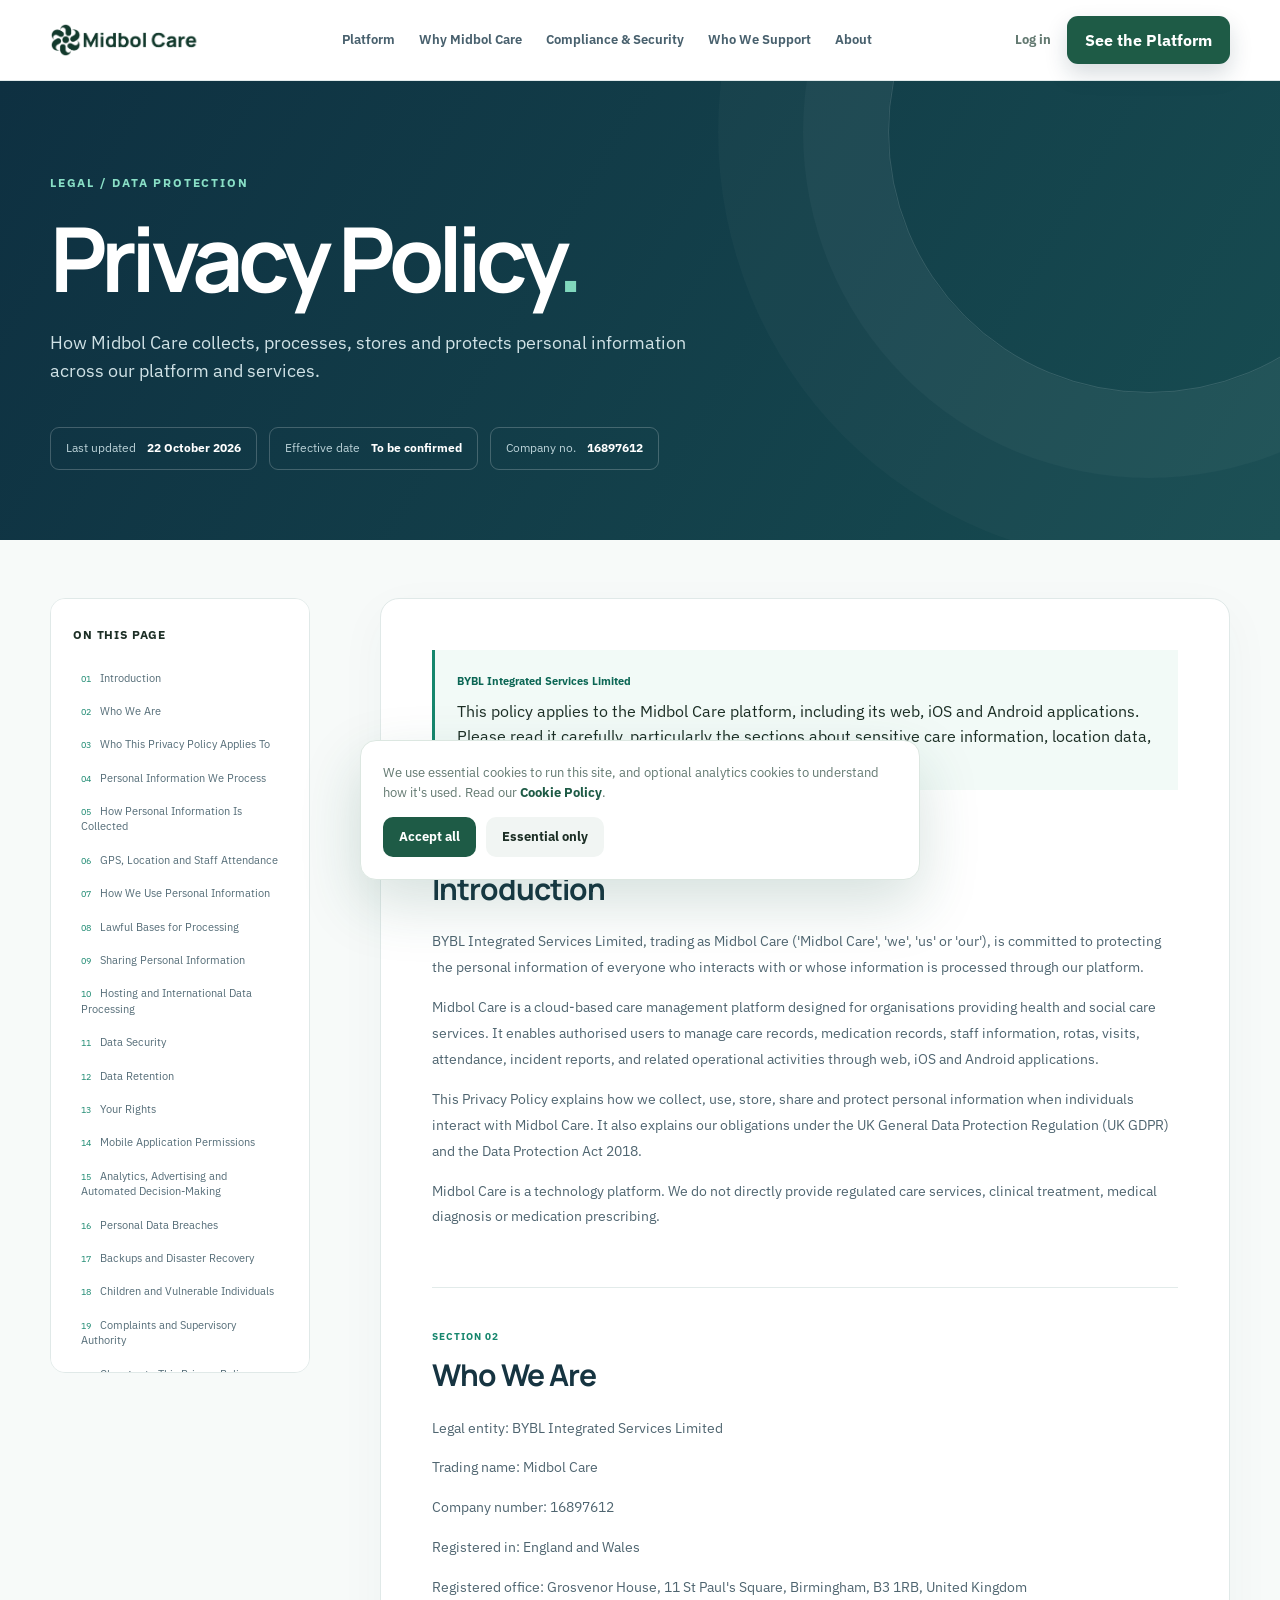
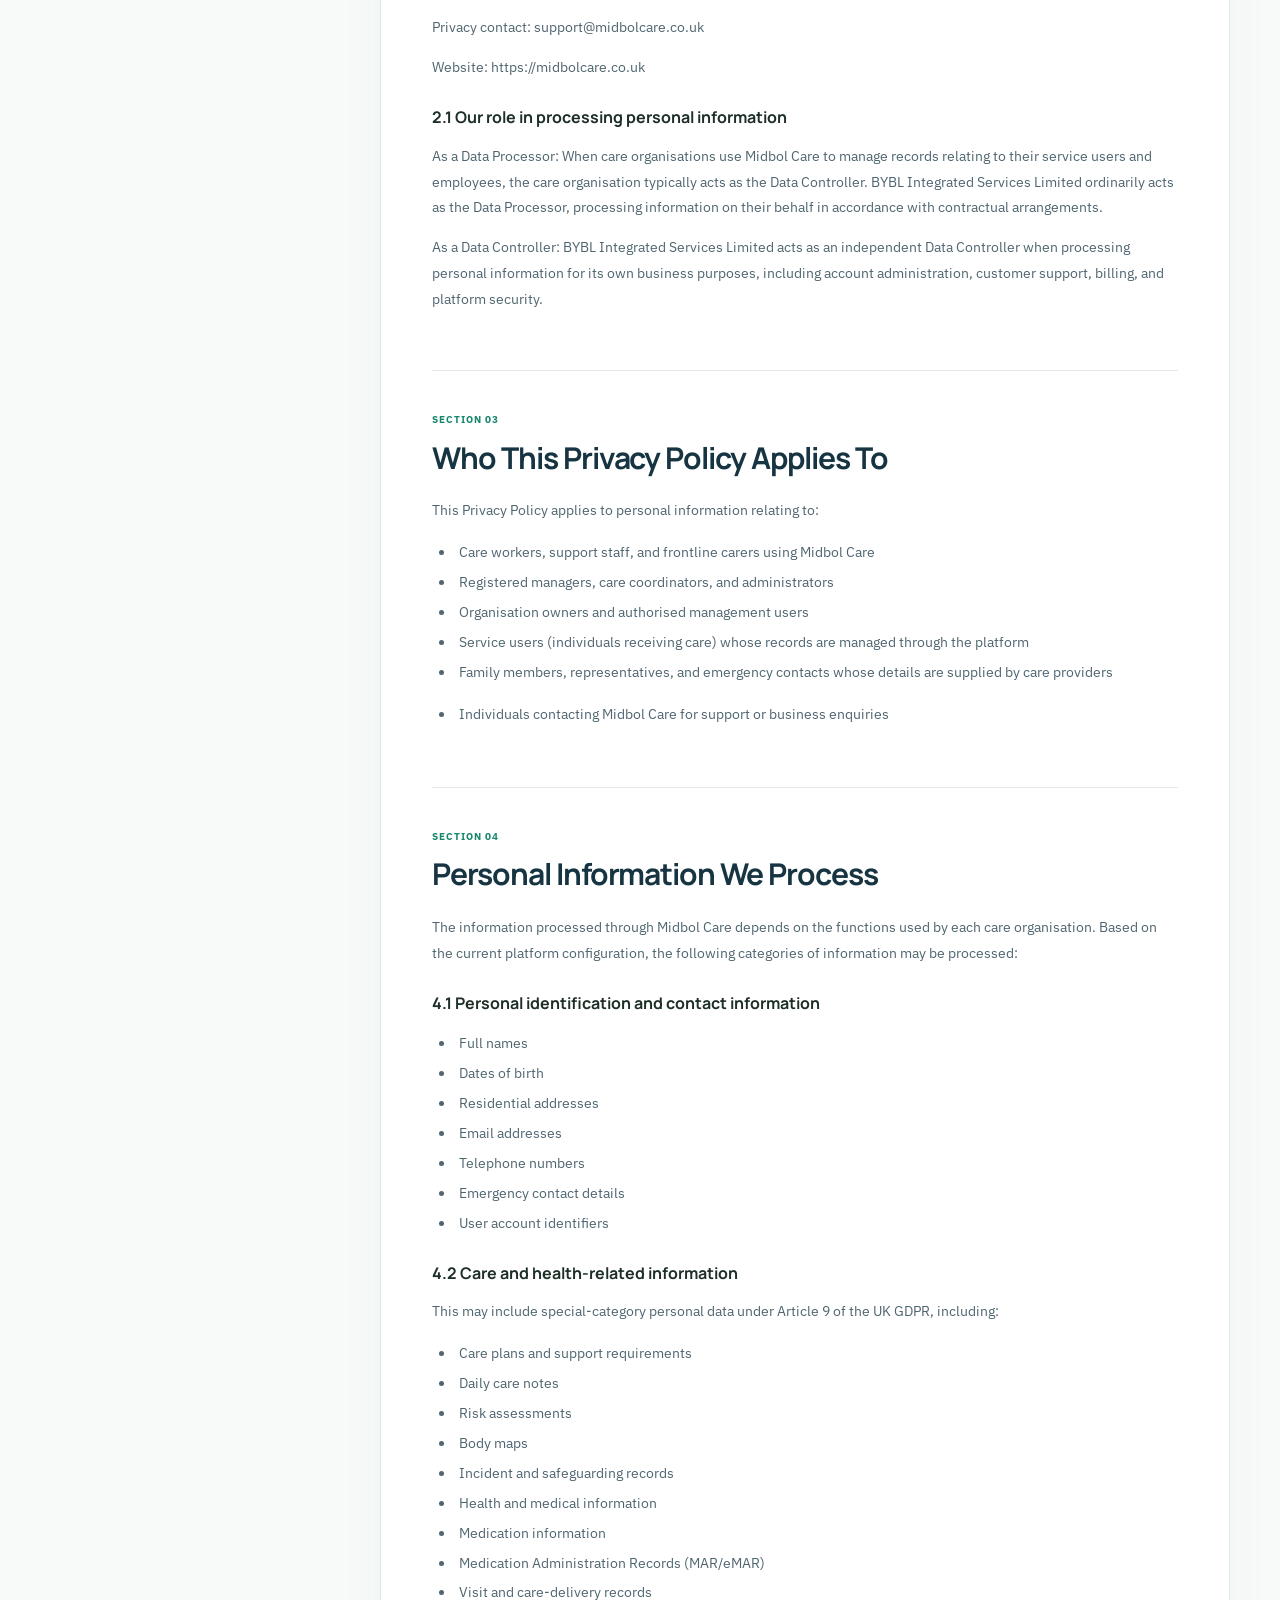
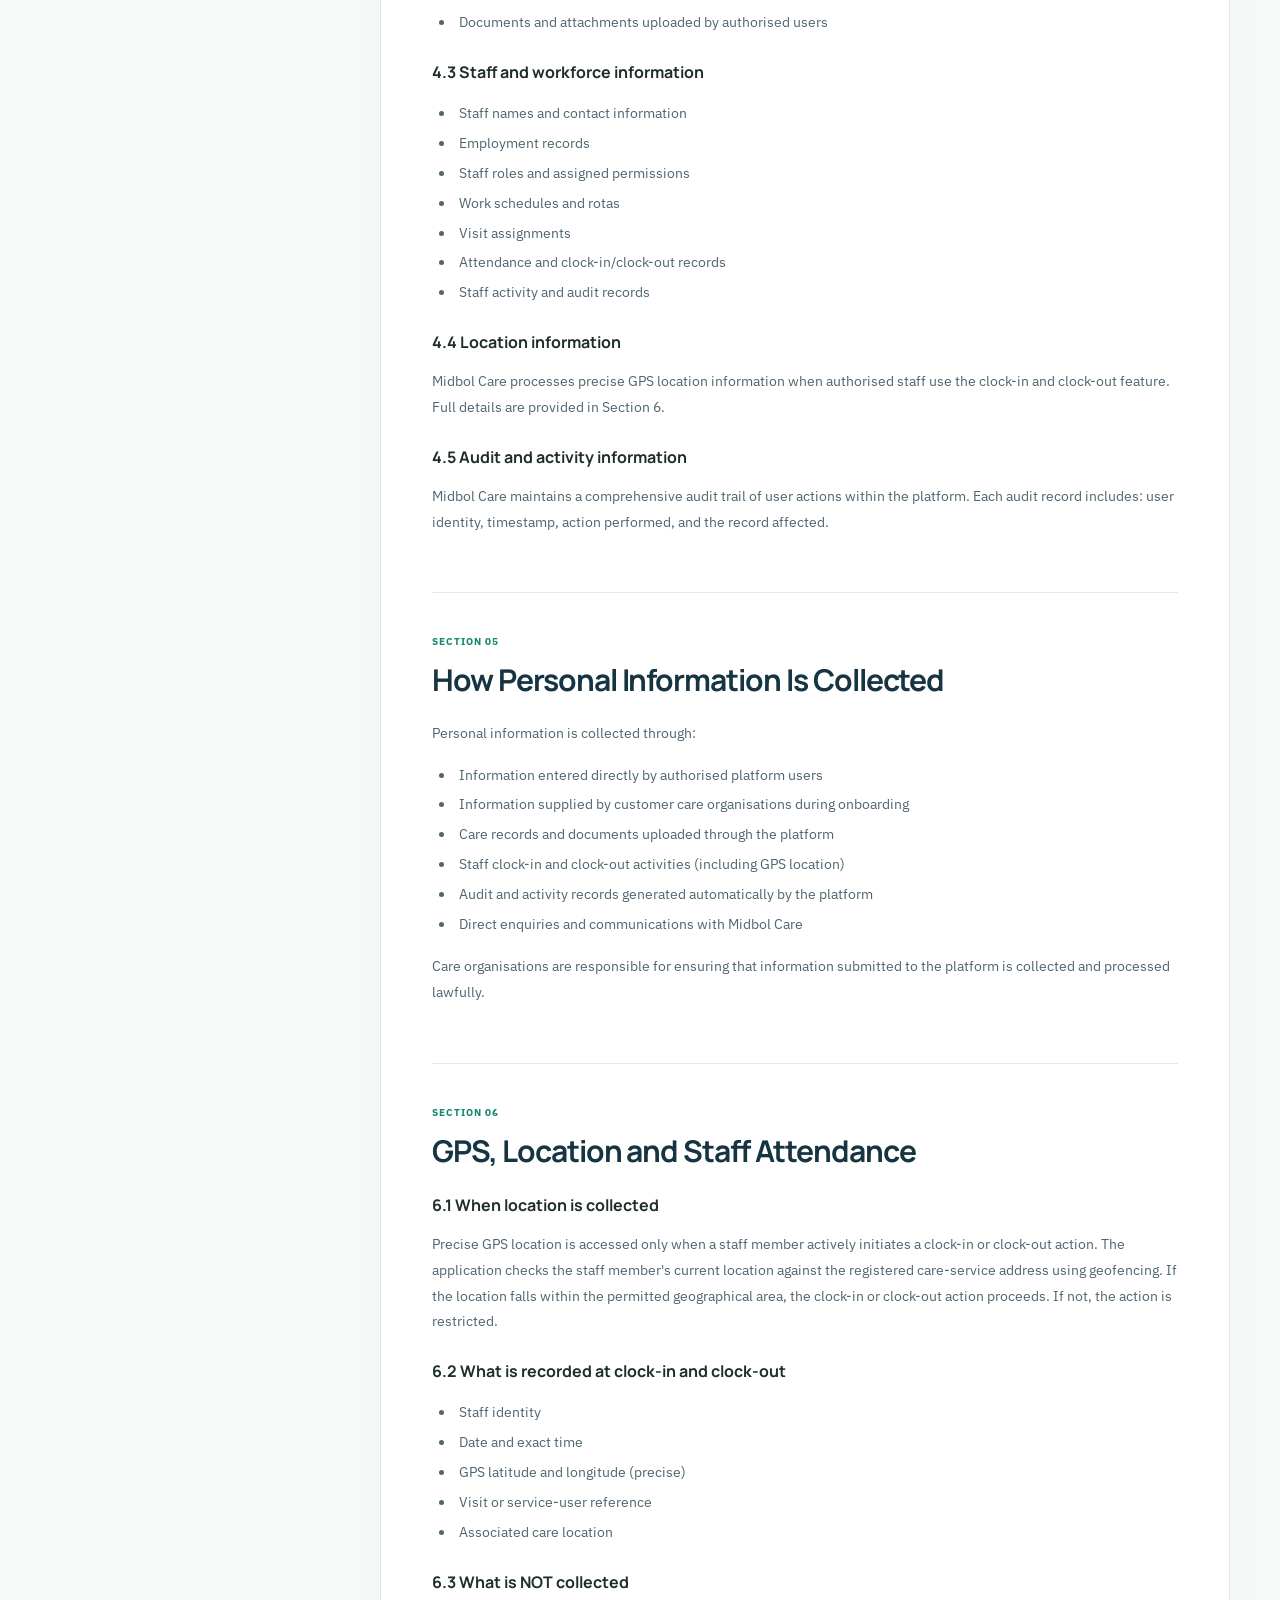
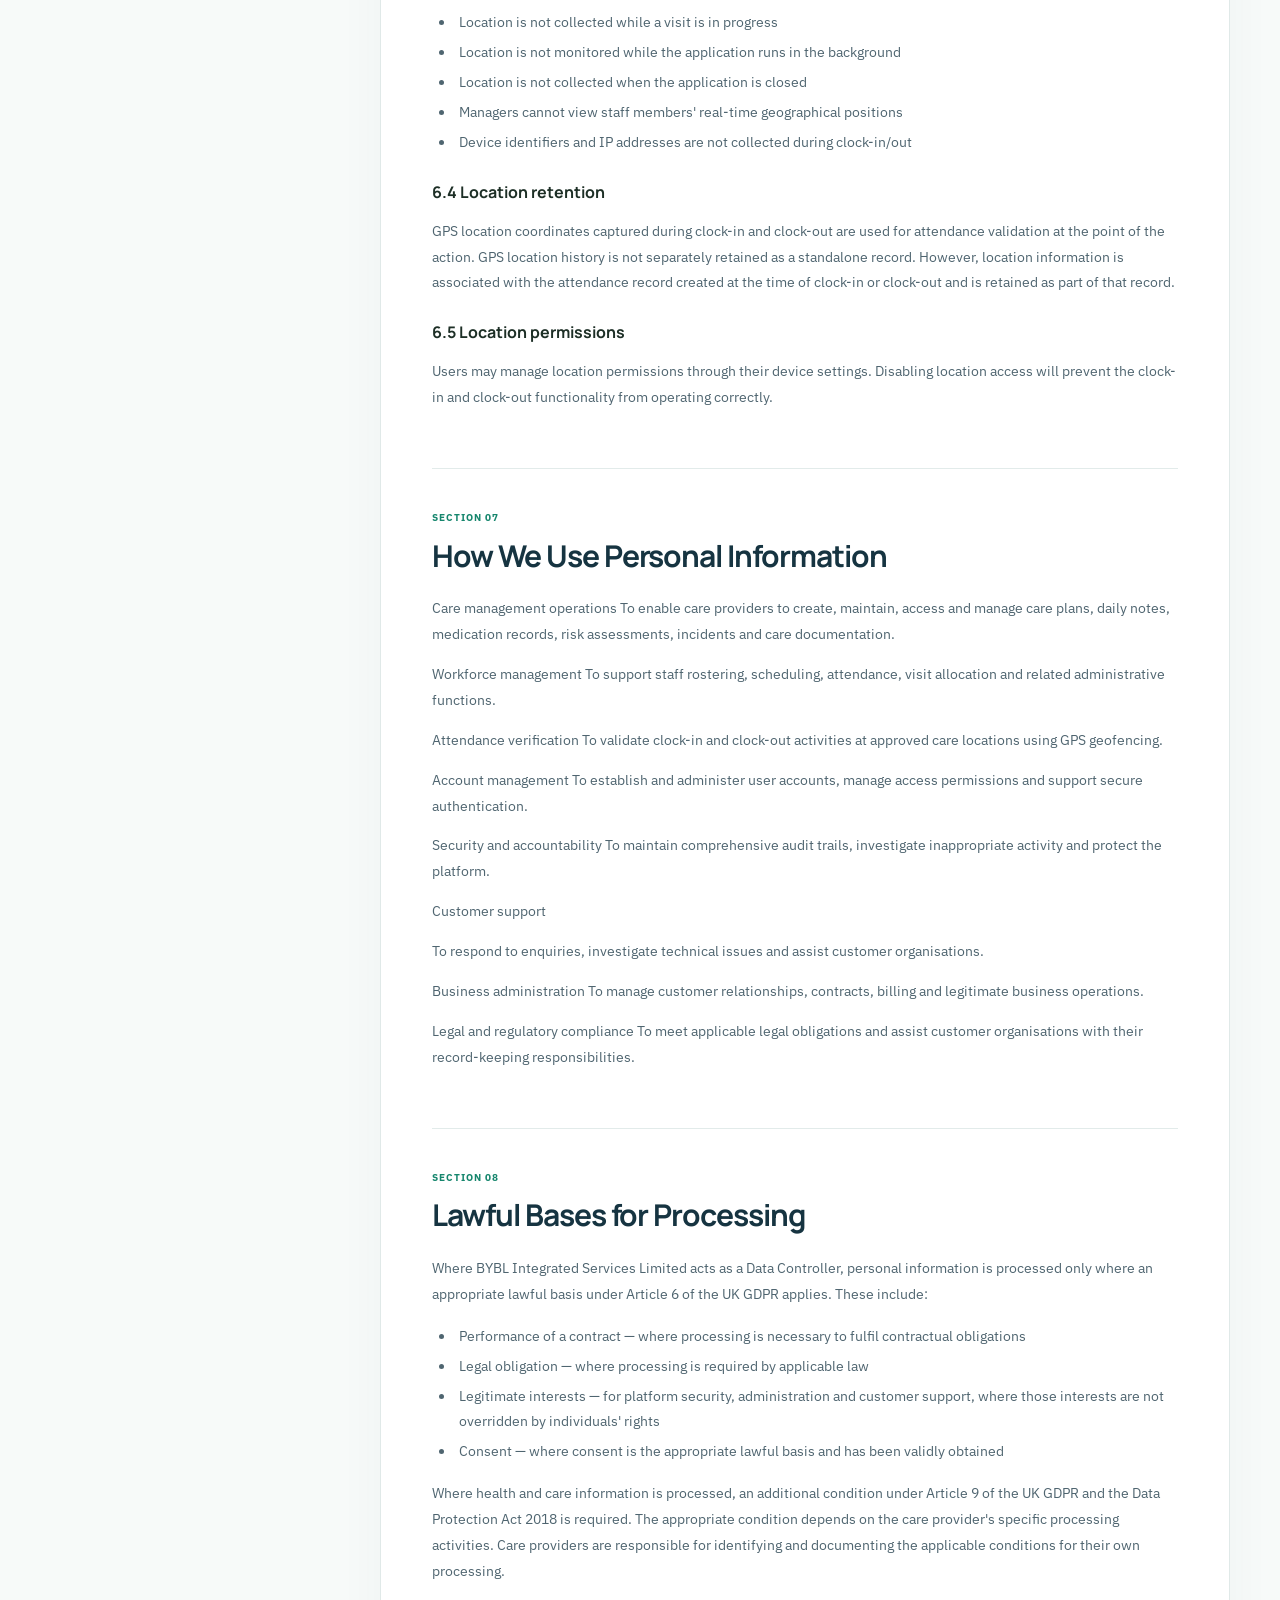
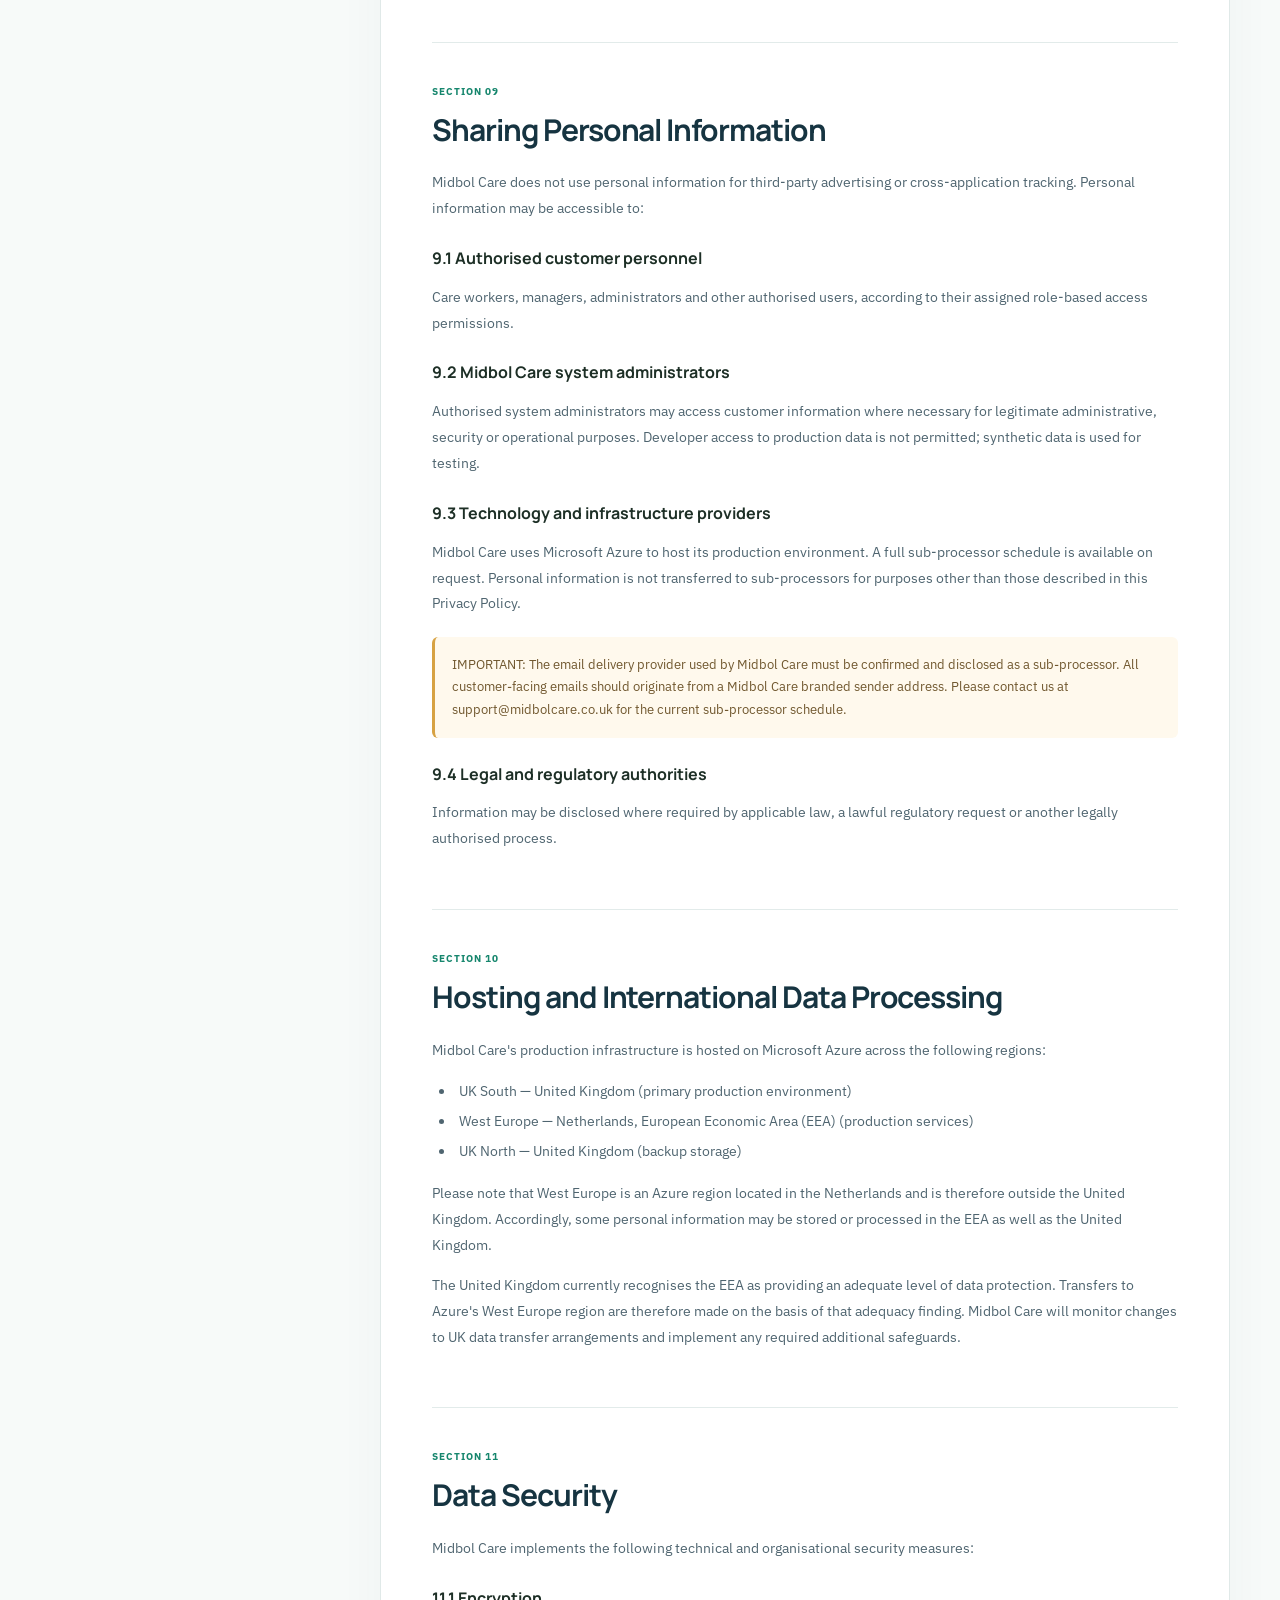
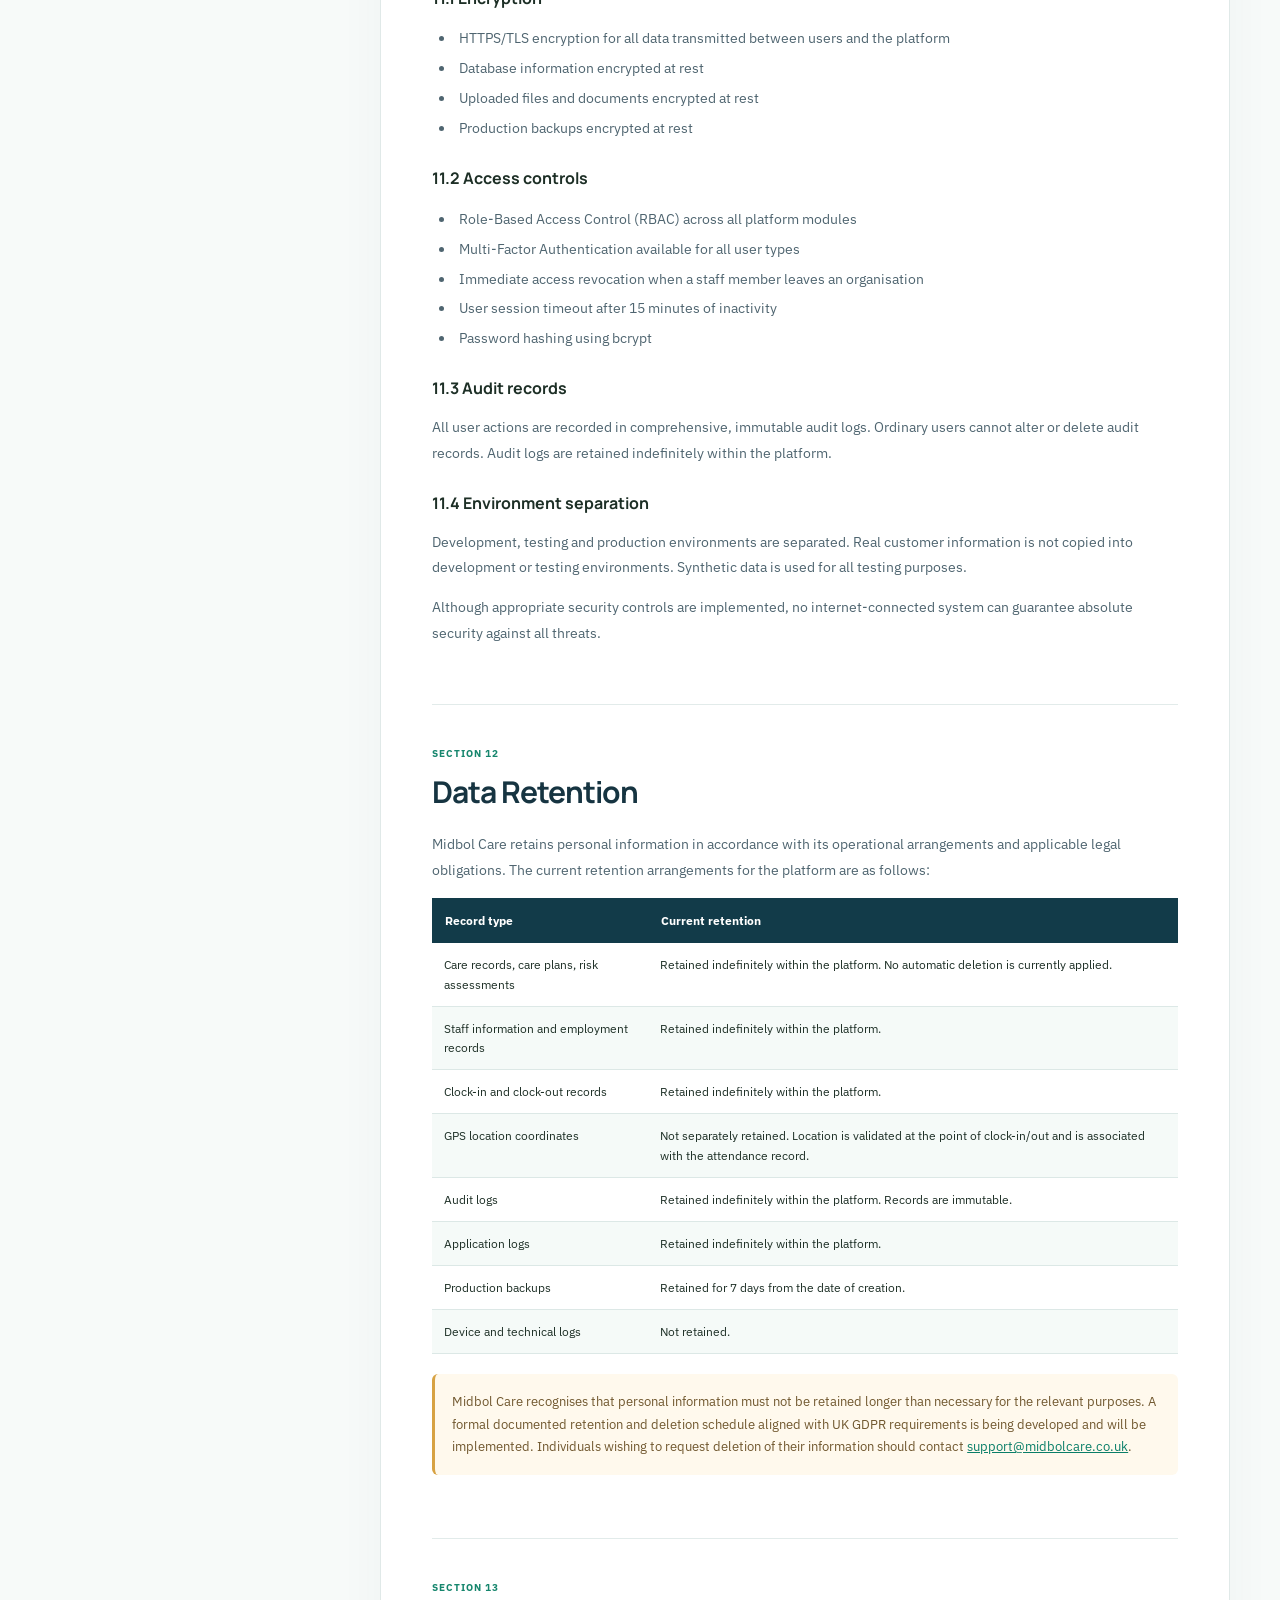
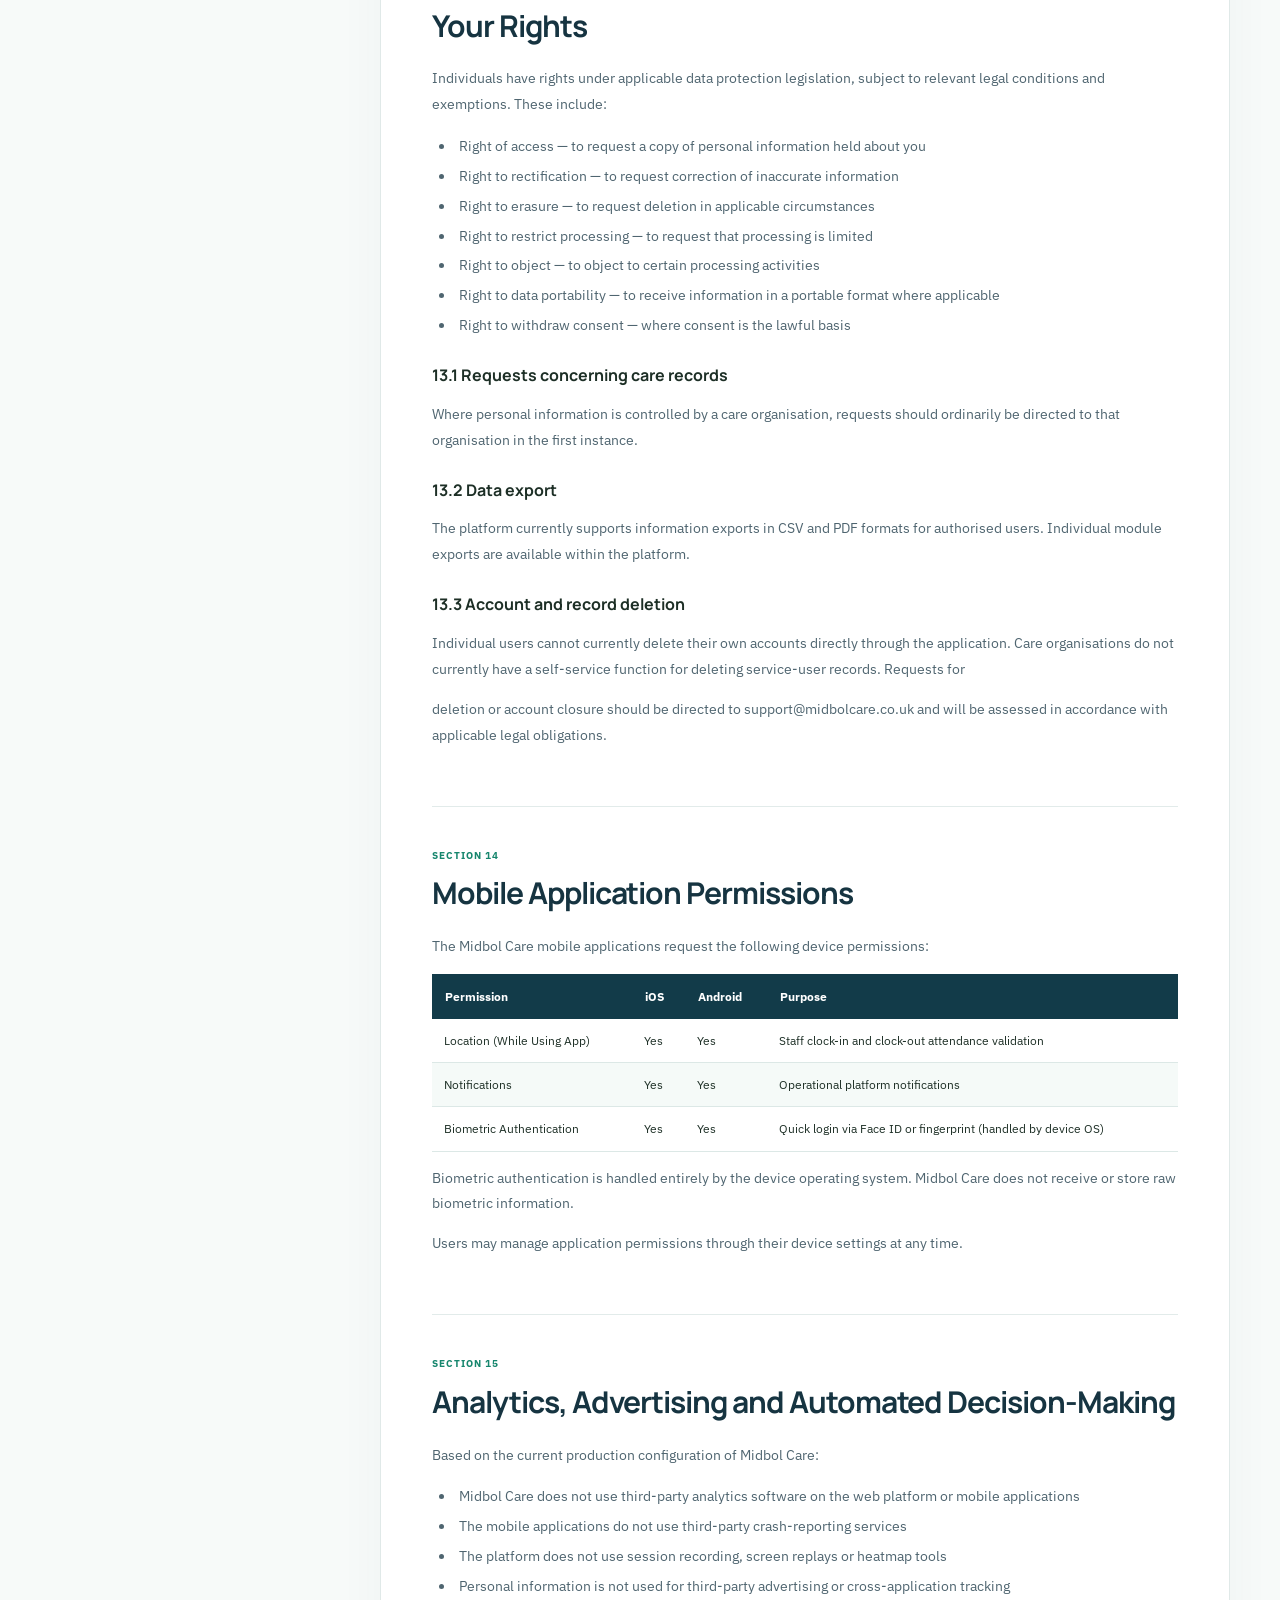
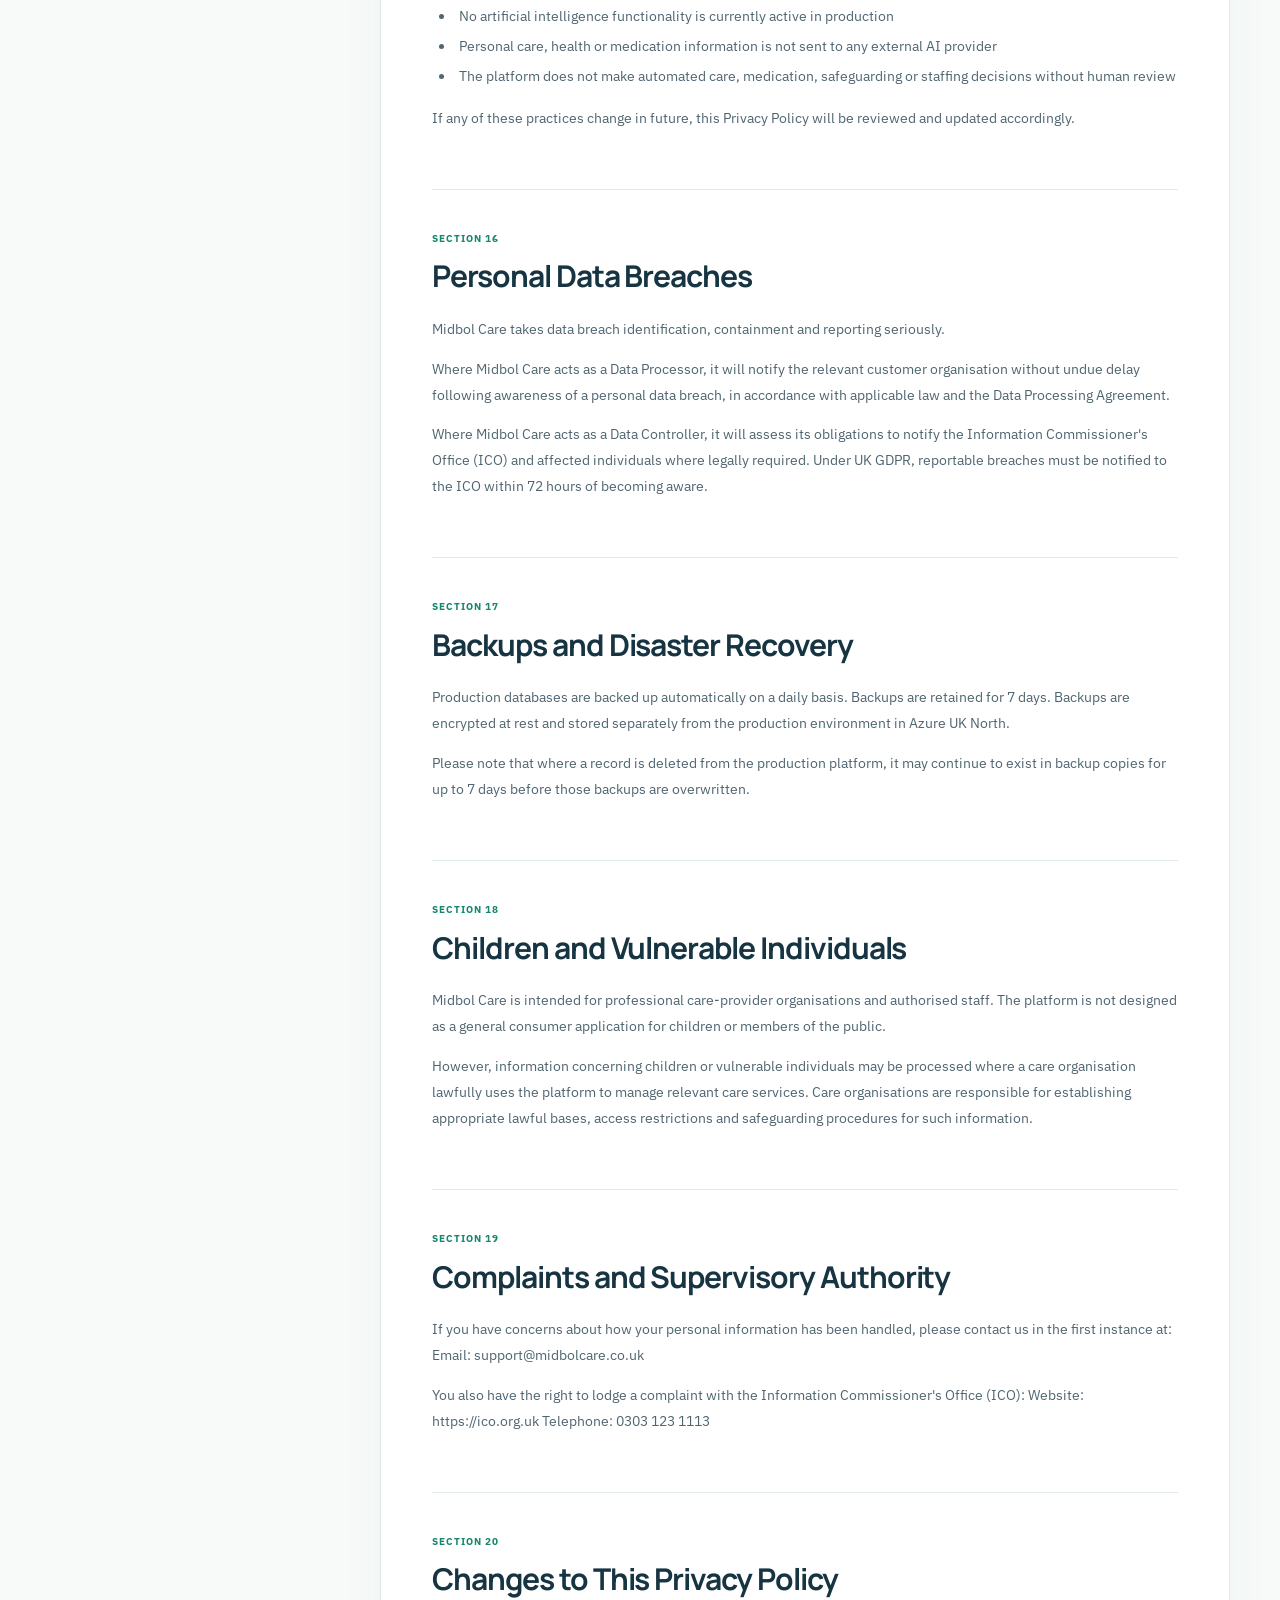
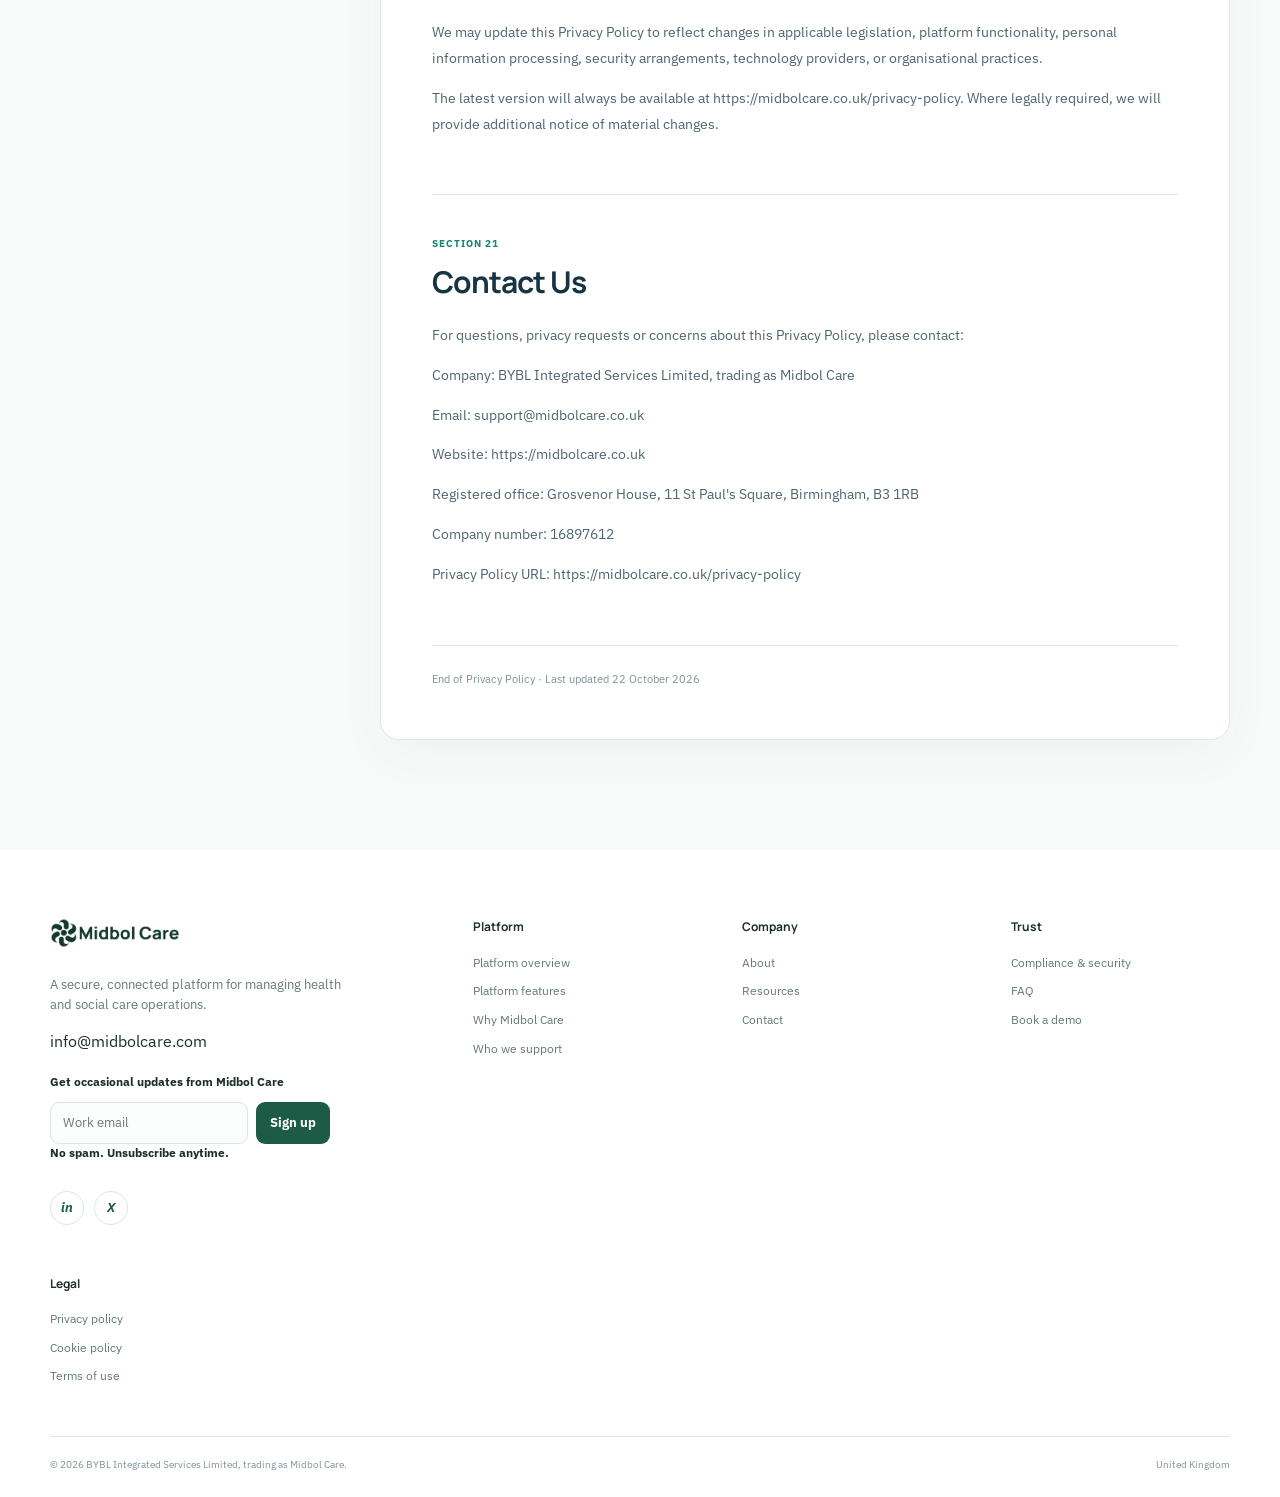
==== commit 6d61dc79: "Update index.html" ====
--- a/privacy-policy/index.html
+++ b/privacy-policy/index.html
@@ -1,13 +1,71 @@
-<!doctype html><html lang="en"><head><meta charset="utf-8"><meta name="viewport" content="width=device-width,initial-scale=1"><meta name="description" content="Midbol Care privacy policy for website, web and mobile applications."><title>Privacy Policy | Midbol Care</title><link rel="preconnect" href="https://fonts.googleapis.com"><link rel="preconnect" href="https://fonts.gstatic.com" crossorigin><link href="https://fonts.googleapis.com/css2?family=DM+Sans:wght@400;500;600;700&family=Manrope:wght@500;600;700;800&display=swap" rel="stylesheet"><link rel="stylesheet" href="styles.css"><style>
+<!DOCTYPE html>
+
+<html lang="en_GB">
+<head>
+<meta charset="utf-8"/>
+<meta content="width=device-width,initial-scale=1" name="viewport"/><!-- Begin Jekyll SEO tag v2.8.0 -->
+<title>Privacy Policy | Midbol Care</title>
+<meta content="Jekyll v4.3.2" name="generator"/>
+<meta content="Privacy Policy" property="og:title"/>
+<meta content="en_GB" property="og:locale">
+<meta content="How Midbol Care collects, uses, stores and protects personal information across its services." name="description">
+<meta content="How Midbol Care approaches information security, UK GDPR and data protection for organisations handling sensitive health and social care data." property="og:description"/>
+<link href="https://www.midbolcare.com/privacy-policy/" rel="canonical"/>
+<meta content="https://www.midbolcare.com/privacy-policy/" property="og:url"/>
+<meta content="Midbol Care" property="og:site_name"/>
+<meta content="https://www.midbolcare.com/assets/images/logo/social-share.png" property="og:image"/>
+<meta content="website" property="og:type"/>
+<meta content="summary_large_image" name="twitter:card"/>
+<meta content="https://www.midbolcare.com/assets/images/logo/social-share.png" property="twitter:image"/>
+<meta content="Compliance &amp; Security" property="twitter:title"/>
+<meta content="@midbolcare" name="twitter:site"/>
+<script type="application/ld+json">
+{"@context":"https://schema.org","@type":"WebPage","description":"How Midbol Care approaches information security, UK GDPR and data protection for organisations handling sensitive health and social care data.","headline":"Compliance &amp; Security","image":"https://www.midbolcare.com/assets/images/logo/social-share.png","publisher":{"@type":"Organization","logo":{"@type":"ImageObject","url":"https://www.midbolcare.com/assets/images/logo/icon-512.png"}},"url":"https://www.midbolcare.com/security/"}</script>
+<!-- End Jekyll SEO tag -->
+<link href="/favicon.ico" rel="icon"/>
+<link href="/assets/images/logo/favicon-32.png" rel="icon" sizes="32x32" type="image/png"/>
+<link href="/assets/images/logo/favicon-16.png" rel="icon" sizes="16x16" type="image/png"/>
+<link href="/assets/images/logo/apple-touch-icon.png" rel="apple-touch-icon" sizes="180x180"/>
+<link href="https://fonts.googleapis.com" rel="preconnect"/>
+<link crossorigin="" href="https://fonts.gstatic.com" rel="preconnect"/>
+<link href="https://fonts.googleapis.com/css2?family=IBM+Plex+Sans:wght@400;500;600&amp;family=Manrope:wght@500;600;700;800&amp;display=swap" rel="stylesheet"/>
+<link href="/assets/css/styles.css" rel="stylesheet"/>
+<!-- Google Analytics: add the real GA4 property ID here, gated behind cookie consent (see script.js) -->
+</meta></meta><style>
 .policy-hero{background:linear-gradient(120deg,#0e3041,#174c51);color:#fff;padding:88px 0 70px;position:relative;overflow:hidden}.policy-hero:after{content:"";position:absolute;right:-130px;top:-210px;width:520px;height:520px;border:1px solid #ffffff24;border-radius:50%;box-shadow:0 0 0 85px #ffffff08,0 0 0 170px #ffffff06;pointer-events:none}.policy-hero .section-eyebrow{color:#89dfc6;letter-spacing:.15em}.policy-hero h1{font-size:clamp(50px,7vw,92px);letter-spacing:-.065em;line-height:1.1;margin:15px 0 22px}.policy-dot{color:#80d8bd}.policy-hero p{max-width:680px;font-size:18px;color:#d0e2e6}.policy-meta{display:flex;flex-wrap:wrap;gap:12px;margin-top:42px}.policy-meta span{border:1px solid #ffffff36;border-radius:9px;padding:11px 15px;color:#bbd2d8;font-size:12px}.policy-meta strong{color:#fff;margin-left:8px}.policy-main{background:#f7faf9;padding:58px 0 110px}.policy-layout{display:grid;grid-template-columns:260px minmax(0,1fr);gap:70px;align-items:start}.policy-sidebar{position:sticky;top:105px;max-height:calc(100vh - 125px);overflow:auto;background:white;border:1px solid #e0e9e8;border-radius:15px;padding:22px}.policy-sidebar>strong{font-size:12px;letter-spacing:.07em;text-transform:uppercase}.policy-sidebar nav{display:grid;gap:2px;margin:17px 0}.policy-sidebar nav a{font-size:11px;color:#546c77;line-height:1.4;padding:8px;border-radius:6px}.policy-sidebar nav a:hover,.policy-sidebar nav a.active{background:#e7f6f1;color:#0b6654}.policy-sidebar nav a span{font-size:9px;color:#16866d;margin-right:9px}.policy-email{display:block;border-top:1px solid #e0e9e8;padding-top:16px;color:#0b6654;font-weight:700;font-size:12px}.policy-article{min-width:0;background:#fff;border:1px solid #e0e9e8;border-radius:19px;padding:clamp(24px,4vw,58px);box-shadow:0 15px 50px #1a46500a}.policy-intro{border-left:3px solid #16866d;background:#f2faf7;padding:17px 22px;margin-bottom:46px}.policy-intro span{font-size:11px;font-weight:800;color:#0b6654}.policy-intro p{margin:7px 0 0}.policy-section{scroll-margin-top:105px;padding:34px 0 43px;border-bottom:1px solid #e2ebea}.policy-section:first-of-type{padding-top:0}.policy-number{font-size:10px;font-weight:800;color:#16866d;letter-spacing:.1em}.policy-section h2{font-family:Manrope,sans-serif;font-size:clamp(22px,2.4vw,30px);letter-spacing:-.035em;line-height:1.25;margin:9px 0 22px;color:#163441}.policy-section h3{font-family:Manrope,sans-serif;font-size:16px;margin:24px 0 9px}.policy-section p,.policy-section li{font-size:14px;line-height:1.85;color:#4f6570;overflow-wrap:anywhere}.policy-section ul{padding-left:23px}.policy-section li{padding-left:4px;margin:4px 0}.policy-section a{color:#0a7e68;text-decoration:underline}.policy-notice{background:#fff9ed;border-left:3px solid #d7a243;border-radius:6px;padding:17px;font-size:13px;line-height:1.7;color:#70572e;margin:20px 0}.table-scroll{overflow-x:auto}.policy-table{border-collapse:collapse;width:100%;font-size:12px;line-height:1.6}.policy-table th{background:#123b49;color:#fff;text-align:left;padding:13px}.policy-table td{padding:12px;border-bottom:1px solid #dce8e6;vertical-align:top}.policy-table tr:nth-child(even){background:#f5faf8}.policy-end{padding-top:25px;color:#80919a;font-size:11px}@media(max-width:900px){.policy-layout{grid-template-columns:1fr;gap:22px}.policy-sidebar{position:static;max-height:none}.policy-sidebar nav{grid-template-columns:repeat(2,1fr)}.policy-main{padding:25px 0 70px}}@media(max-width:560px){.policy-hero{padding:65px 0 50px}.policy-sidebar nav{grid-template-columns:1fr}.policy-meta{flex-direction:column;align-items:flex-start}.policy-article{padding:22px}.policy-section{padding:27px 0}.policy-hero h1{font-size:48px}}
-</style></head><body><header class="site-header"><div class="container header-row"><a class="brand" href="index.html"><span class="brand-mark"><span>M</span></span><span class="brand-copy"><strong>Midbol Care</strong><small>Care management platform</small></span></a><nav class="nav-simple"><a href="platform.html">Platform</a><a href="why-midbol.html">Why Midbol Care</a><a href="security.html">Compliance & Security</a><a href="who-we-support.html">Who We Support</a><a href="resources.html">Resources</a><a href="about.html">About</a></nav><a class="btn btn-primary" href="book-demo.html">Book a Demo</a><button class="menu-button" aria-label="Open menu" aria-expanded="false"><span></span><span></span><span></span></button></div><div class="mobile-menu" aria-hidden="true"><a href="platform.html">Platform</a><a href="why-midbol.html">Why Midbol Care</a><a href="security.html">Compliance & Security</a><a href="who-we-support.html">Who We Support</a><a href="resources.html">Resources</a><a href="about.html">About</a><a href="faq.html">FAQ</a><a href="contact.html">Contact</a><a class="btn btn-primary" href="book-demo.html">Book a Demo</a></div></header><main><section class="policy-hero"><div class="container"><span class="section-eyebrow">LEGAL / DATA PROTECTION</span><h1>Privacy Policy<span class="policy-dot">.</span></h1><p>How Midbol Care collects, processes, stores and protects personal information across our platform and services.</p><div class="policy-meta"><span>Last updated <strong>22 October 2026</strong></span><span>Effective date <strong>To be confirmed</strong></span><span>Company no. <strong>16897612</strong></span></div></div></section><section class="policy-main"><div class="container policy-layout"><aside class="policy-sidebar"><strong>On this page</strong><nav aria-label="Privacy policy sections"><a href="#section-1"><span>01</span>Introduction</a><a href="#section-2"><span>02</span>Who We Are</a><a href="#section-3"><span>03</span>Who This Privacy Policy Applies To</a><a href="#section-4"><span>04</span>Personal Information We Process</a><a href="#section-5"><span>05</span>How Personal Information Is Collected</a><a href="#section-6"><span>06</span>GPS, Location and Staff Attendance</a><a href="#section-7"><span>07</span>How We Use Personal Information</a><a href="#section-8"><span>08</span>Lawful Bases for Processing</a><a href="#section-9"><span>09</span>Sharing Personal Information</a><a href="#section-10"><span>10</span>Hosting and International Data Processing</a><a href="#section-11"><span>11</span>Data Security</a><a href="#section-12"><span>12</span>Data Retention</a><a href="#section-13"><span>13</span>Your Rights</a><a href="#section-14"><span>14</span>Mobile Application Permissions</a><a href="#section-15"><span>15</span>Analytics, Advertising and Automated Decision-Making</a><a href="#section-16"><span>16</span>Personal Data Breaches</a><a href="#section-17"><span>17</span>Backups and Disaster Recovery</a><a href="#section-18"><span>18</span>Children and Vulnerable Individuals</a><a href="#section-19"><span>19</span>Complaints and Supervisory Authority</a><a href="#section-20"><span>20</span>Changes to This Privacy Policy</a><a href="#section-21"><span>21</span>Contact Us</a></nav><a class="policy-email" href="mailto:support@midbolcare.co.uk">Privacy enquiries ↗</a></aside><article class="policy-article"><div class="policy-intro"><span>BYBL Integrated Services Limited</span><p>This policy applies to the Midbol Care platform, including its web, iOS and Android applications. Please read it carefully, particularly the sections about sensitive care information, location data, data retention and your rights.</p></div><section class="policy-section" id="section-1"><span class="policy-number">SECTION 01</span><h2>Introduction</h2><p>BYBL Integrated Services Limited, trading as Midbol Care (&#x27;Midbol Care&#x27;, &#x27;we&#x27;, &#x27;us&#x27; or &#x27;our&#x27;), is committed to protecting the personal information of everyone who interacts with or whose information is processed through our platform.</p>
+</style><style>.policy-layout{width:100%}.policy-article{min-width:0}.policy-sidebar nav a{display:block}.policy-hero .container,.policy-main .container{width:min(1180px,calc(100% - 40px));margin-inline:auto}@media(max-width:700px){.policy-hero .container,.policy-main .container{width:calc(100% - 28px)}}@media(prefers-reduced-motion:reduce){.policy-section{scroll-margin-top:0}}</style></head>
+<body>
+<header class="site-header">
+<div class="container header-row">
+<a aria-label="Midbol Care home" class="brand" href="/">
+<img alt="Midbol Care" class="brand-logo-img" src="/assets/images/logo/logo-primary.png"/>
+</a>
+<nav aria-label="Main navigation" class="nav-simple">
+<a href="/platform/">Platform</a><a href="/why-midbol-care/">Why Midbol Care</a><a href="/security/">Compliance &amp; Security</a><a href="/who-we-support/">Who We Support</a><a href="/about/">About</a>
+</nav>
+<div class="header-actions">
+<a class="login-link" href="#">Log in</a>
+<a class="btn btn-primary" href="/platform/">See the Platform</a>
+</div>
+<button aria-expanded="false" aria-label="Open menu" class="menu-button">
+<span></span><span></span><span></span>
+</button>
+</div>
+<div aria-hidden="true" class="mobile-menu">
+<a href="/platform/">Platform</a><a href="/why-midbol-care/">Why Midbol Care</a><a href="/security/">Compliance &amp; Security</a><a href="/who-we-support/">Who We Support</a><a href="/about/">About</a>
+<a href="/contact/">Contact</a>
+<a class="login-link" href="#">Log in</a>
+<a class="btn btn-primary" href="/platform/">See the Platform</a>
+</div>
+</header>
+<main><section class="policy-hero"><div class="container"><span class="section-eyebrow">LEGAL / DATA PROTECTION</span><h1>Privacy Policy<span class="policy-dot">.</span></h1><p>How Midbol Care collects, processes, stores and protects personal information across our platform and services.</p><div class="policy-meta"><span>Last updated <strong>22 October 2026</strong></span><span>Effective date <strong>To be confirmed</strong></span><span>Company no. <strong>16897612</strong></span></div></div></section><section class="policy-main"><div class="container policy-layout"><aside class="policy-sidebar"><strong>On this page</strong><nav aria-label="Privacy policy sections"><a href="#section-1"><span>01</span>Introduction</a><a href="#section-2"><span>02</span>Who We Are</a><a href="#section-3"><span>03</span>Who This Privacy Policy Applies To</a><a href="#section-4"><span>04</span>Personal Information We Process</a><a href="#section-5"><span>05</span>How Personal Information Is Collected</a><a href="#section-6"><span>06</span>GPS, Location and Staff Attendance</a><a href="#section-7"><span>07</span>How We Use Personal Information</a><a href="#section-8"><span>08</span>Lawful Bases for Processing</a><a href="#section-9"><span>09</span>Sharing Personal Information</a><a href="#section-10"><span>10</span>Hosting and International Data Processing</a><a href="#section-11"><span>11</span>Data Security</a><a href="#section-12"><span>12</span>Data Retention</a><a href="#section-13"><span>13</span>Your Rights</a><a href="#section-14"><span>14</span>Mobile Application Permissions</a><a href="#section-15"><span>15</span>Analytics, Advertising and Automated Decision-Making</a><a href="#section-16"><span>16</span>Personal Data Breaches</a><a href="#section-17"><span>17</span>Backups and Disaster Recovery</a><a href="#section-18"><span>18</span>Children and Vulnerable Individuals</a><a href="#section-19"><span>19</span>Complaints and Supervisory Authority</a><a href="#section-20"><span>20</span>Changes to This Privacy Policy</a><a href="#section-21"><span>21</span>Contact Us</a></nav><a class="policy-email" href="mailto:support@midbolcare.co.uk">Privacy enquiries ↗</a></aside><article class="policy-article"><div class="policy-intro"><span>BYBL Integrated Services Limited</span><p>This policy applies to the Midbol Care platform, including its web, iOS and Android applications. Please read it carefully, particularly the sections about sensitive care information, location data, data retention and your rights.</p></div><section class="policy-section" id="section-1"><span class="policy-number">SECTION 01</span><h2>Introduction</h2><p>BYBL Integrated Services Limited, trading as Midbol Care ('Midbol Care', 'we', 'us' or 'our'), is committed to protecting the personal information of everyone who interacts with or whose information is processed through our platform.</p>
 <p>Midbol Care is a cloud-based care management platform designed for organisations providing health and social care services. It enables authorised users to manage care records, medication records, staff information, rotas, visits, attendance, incident reports, and related operational activities through web, iOS and Android applications.</p>
 <p>This Privacy Policy explains how we collect, use, store, share and protect personal information when individuals interact with Midbol Care. It also explains our obligations under the UK General Data Protection Regulation (UK GDPR) and the Data Protection Act 2018.</p>
 <p>Midbol Care is a technology platform. We do not directly provide regulated care services, clinical treatment, medical diagnosis or medication prescribing.</p></section><section class="policy-section" id="section-2"><span class="policy-number">SECTION 02</span><h2>Who We Are</h2><p>Legal entity:                     BYBL Integrated Services Limited</p>
 <p>Trading name:                     Midbol Care</p>
 <p>Company number:                   16897612</p>
 <p>Registered in:                    England and Wales</p>
-<p>Registered office:                Grosvenor House, 11 St Paul&#x27;s Square, Birmingham, B3 1RB, United Kingdom</p>
+<p>Registered office:                Grosvenor House, 11 St Paul's Square, Birmingham, B3 1RB, United Kingdom</p>
 <p>Privacy contact:                  support@midbolcare.co.uk</p>
 <p>Website:                          https://midbolcare.co.uk</p>
 <h3>2.1 Our role in processing personal information</h3>
@@ -28,11 +86,11 @@
 <p>Midbol Care maintains a comprehensive audit trail of user actions within the platform. Each audit record includes: user identity, timestamp, action performed, and the record affected.</p></section><section class="policy-section" id="section-5"><span class="policy-number">SECTION 05</span><h2>How Personal Information Is Collected</h2><p>Personal information is collected through:</p>
 <ul><li>Information entered directly by authorised platform users</li><li>Information supplied by customer care organisations during onboarding</li><li>Care records and documents uploaded through the platform</li><li>Staff clock-in and clock-out activities (including GPS location)</li><li>Audit and activity records generated automatically by the platform</li><li>Direct enquiries and communications with Midbol Care</li></ul>
 <p>Care organisations are responsible for ensuring that information submitted to the platform is collected and processed lawfully.</p></section><section class="policy-section" id="section-6"><span class="policy-number">SECTION 06</span><h2>GPS, Location and Staff Attendance</h2><h3>6.1 When location is collected</h3>
-<p>Precise GPS location is accessed only when a staff member actively initiates a clock-in or clock-out action. The application checks the staff member&#x27;s current location against the registered care-service address using geofencing. If the location falls within the permitted geographical area, the clock-in or clock-out action proceeds. If not, the action is restricted.</p>
+<p>Precise GPS location is accessed only when a staff member actively initiates a clock-in or clock-out action. The application checks the staff member's current location against the registered care-service address using geofencing. If the location falls within the permitted geographical area, the clock-in or clock-out action proceeds. If not, the action is restricted.</p>
 <h3>6.2 What is recorded at clock-in and clock-out</h3>
 <ul><li>Staff identity</li><li>Date and exact time</li><li>GPS latitude and longitude (precise)</li><li>Visit or service-user reference</li><li>Associated care location</li></ul>
 <h3>6.3 What is NOT collected</h3>
-<ul><li>Location is not collected while a visit is in progress</li><li>Location is not monitored while the application runs in the background</li><li>Location is not collected when the application is closed</li><li>Managers cannot view staff members&#x27; real-time geographical positions</li><li>Device identifiers and IP addresses are not collected during clock-in/out</li></ul>
+<ul><li>Location is not collected while a visit is in progress</li><li>Location is not monitored while the application runs in the background</li><li>Location is not collected when the application is closed</li><li>Managers cannot view staff members' real-time geographical positions</li><li>Device identifiers and IP addresses are not collected during clock-in/out</li></ul>
 <h3>6.4 Location retention</h3>
 <p>GPS location coordinates captured during clock-in and clock-out are used for attendance validation at the point of the action. GPS location history is not separately retained as a standalone record. However, location information is associated with the attendance record created at the time of clock-in or clock-out and is retained as part of that record.</p>
 <h3>6.5 Location permissions</h3>
@@ -45,8 +103,8 @@
 <p>To respond to enquiries, investigate technical issues and assist customer organisations.</p>
 <p>Business administration To manage customer relationships, contracts, billing and legitimate business operations.</p>
 <p>Legal and regulatory compliance To meet applicable legal obligations and assist customer organisations with their record-keeping responsibilities.</p></section><section class="policy-section" id="section-8"><span class="policy-number">SECTION 08</span><h2>Lawful Bases for Processing</h2><p>Where BYBL Integrated Services Limited acts as a Data Controller, personal information is processed only where an appropriate lawful basis under Article 6 of the UK GDPR applies. These include:</p>
-<ul><li>Performance of a contract — where processing is necessary to fulfil contractual obligations</li><li>Legal obligation — where processing is required by applicable law</li><li>Legitimate interests — for platform security, administration and customer support, where those interests are not overridden by individuals&#x27; rights</li><li>Consent — where consent is the appropriate lawful basis and has been validly obtained</li></ul>
-<p>Where health and care information is processed, an additional condition under Article 9 of the UK GDPR and the Data Protection Act 2018 is required. The appropriate condition depends on the care provider&#x27;s specific processing activities. Care providers are responsible for identifying and documenting the applicable conditions for their own processing.</p></section><section class="policy-section" id="section-9"><span class="policy-number">SECTION 09</span><h2>Sharing Personal Information</h2><p>Midbol Care does not use personal information for third-party advertising or cross-application tracking. Personal information may be accessible to:</p>
+<ul><li>Performance of a contract — where processing is necessary to fulfil contractual obligations</li><li>Legal obligation — where processing is required by applicable law</li><li>Legitimate interests — for platform security, administration and customer support, where those interests are not overridden by individuals' rights</li><li>Consent — where consent is the appropriate lawful basis and has been validly obtained</li></ul>
+<p>Where health and care information is processed, an additional condition under Article 9 of the UK GDPR and the Data Protection Act 2018 is required. The appropriate condition depends on the care provider's specific processing activities. Care providers are responsible for identifying and documenting the applicable conditions for their own processing.</p></section><section class="policy-section" id="section-9"><span class="policy-number">SECTION 09</span><h2>Sharing Personal Information</h2><p>Midbol Care does not use personal information for third-party advertising or cross-application tracking. Personal information may be accessible to:</p>
 <h3>9.1 Authorised customer personnel</h3>
 <p>Care workers, managers, administrators and other authorised users, according to their assigned role-based access permissions.</p>
 <h3>9.2 Midbol Care system administrators</h3>
@@ -55,10 +113,10 @@
 <p>Midbol Care uses Microsoft Azure to host its production environment. A full sub-processor schedule is available on request. Personal information is not transferred to sub-processors for purposes other than those described in this Privacy Policy.</p>
 <div class="policy-notice">IMPORTANT: The email delivery provider used by Midbol Care must be confirmed and disclosed as a sub-processor. All customer-facing emails should originate from a Midbol Care branded sender address. Please contact us at support@midbolcare.co.uk for the current sub-processor schedule.</div>
 <h3>9.4 Legal and regulatory authorities</h3>
-<p>Information may be disclosed where required by applicable law, a lawful regulatory request or another legally authorised process.</p></section><section class="policy-section" id="section-10"><span class="policy-number">SECTION 10</span><h2>Hosting and International Data Processing</h2><p>Midbol Care&#x27;s production infrastructure is hosted on Microsoft Azure across the following regions:</p>
+<p>Information may be disclosed where required by applicable law, a lawful regulatory request or another legally authorised process.</p></section><section class="policy-section" id="section-10"><span class="policy-number">SECTION 10</span><h2>Hosting and International Data Processing</h2><p>Midbol Care's production infrastructure is hosted on Microsoft Azure across the following regions:</p>
 <ul><li>UK South — United Kingdom (primary production environment)</li><li>West Europe — Netherlands, European Economic Area (EEA) (production services)</li><li>UK North — United Kingdom (backup storage)</li></ul>
 <p>Please note that West Europe is an Azure region located in the Netherlands and is therefore outside the United Kingdom. Accordingly, some personal information may be stored or processed in the EEA as well as the United Kingdom.</p>
-<p>The United Kingdom currently recognises the EEA as providing an adequate level of data protection. Transfers to Azure&#x27;s West Europe region are therefore made on the basis of that adequacy finding. Midbol Care will monitor changes to UK data transfer arrangements and implement any required additional safeguards.</p></section><section class="policy-section" id="section-11"><span class="policy-number">SECTION 11</span><h2>Data Security</h2><p>Midbol Care implements the following technical and organisational security measures:</p>
+<p>The United Kingdom currently recognises the EEA as providing an adequate level of data protection. Transfers to Azure's West Europe region are therefore made on the basis of that adequacy finding. Midbol Care will monitor changes to UK data transfer arrangements and implement any required additional safeguards.</p></section><section class="policy-section" id="section-11"><span class="policy-number">SECTION 11</span><h2>Data Security</h2><p>Midbol Care implements the following technical and organisational security measures:</p>
 <h3>11.1 Encryption</h3>
 <ul><li>HTTPS/TLS encryption for all data transmitted between users and the platform</li><li>Database information encrypted at rest</li><li>Uploaded files and documents encrypted at rest</li><li>Production backups encrypted at rest</li></ul>
 <h3>11.2 Access controls</h3>
@@ -79,14 +137,67 @@
 <ul><li>Midbol Care does not use third-party analytics software on the web platform or mobile applications</li><li>The mobile applications do not use third-party crash-reporting services</li><li>The platform does not use session recording, screen replays or heatmap tools</li><li>Personal information is not used for third-party advertising or cross-application tracking</li><li>No artificial intelligence functionality is currently active in production</li><li>Personal care, health or medication information is not sent to any external AI provider</li><li>The platform does not make automated care, medication, safeguarding or staffing decisions without human review</li></ul>
 <p>If any of these practices change in future, this Privacy Policy will be reviewed and updated accordingly.</p></section><section class="policy-section" id="section-16"><span class="policy-number">SECTION 16</span><h2>Personal Data Breaches</h2><p>Midbol Care takes data breach identification, containment and reporting seriously.</p>
 <p>Where Midbol Care acts as a Data Processor, it will notify the relevant customer organisation without undue delay following awareness of a personal data breach, in accordance with applicable law and the Data Processing Agreement.</p>
-<p>Where Midbol Care acts as a Data Controller, it will assess its obligations to notify the Information Commissioner&#x27;s Office (ICO) and affected individuals where legally required. Under UK GDPR, reportable breaches must be notified to the ICO within 72 hours of becoming aware.</p></section><section class="policy-section" id="section-17"><span class="policy-number">SECTION 17</span><h2>Backups and Disaster Recovery</h2><p>Production databases are backed up automatically on a daily basis. Backups are retained for 7 days. Backups are encrypted at rest and stored separately from the production environment in Azure UK North.</p>
+<p>Where Midbol Care acts as a Data Controller, it will assess its obligations to notify the Information Commissioner's Office (ICO) and affected individuals where legally required. Under UK GDPR, reportable breaches must be notified to the ICO within 72 hours of becoming aware.</p></section><section class="policy-section" id="section-17"><span class="policy-number">SECTION 17</span><h2>Backups and Disaster Recovery</h2><p>Production databases are backed up automatically on a daily basis. Backups are retained for 7 days. Backups are encrypted at rest and stored separately from the production environment in Azure UK North.</p>
 <p>Please note that where a record is deleted from the production platform, it may continue to exist in backup copies for up to 7 days before those backups are overwritten.</p></section><section class="policy-section" id="section-18"><span class="policy-number">SECTION 18</span><h2>Children and Vulnerable Individuals</h2><p>Midbol Care is intended for professional care-provider organisations and authorised staff. The platform is not designed as a general consumer application for children or members of the public.</p>
 <p>However, information concerning children or vulnerable individuals may be processed where a care organisation lawfully uses the platform to manage relevant care services. Care organisations are responsible for establishing appropriate lawful bases, access restrictions and safeguarding procedures for such information.</p></section><section class="policy-section" id="section-19"><span class="policy-number">SECTION 19</span><h2>Complaints and Supervisory Authority</h2><p>If you have concerns about how your personal information has been handled, please contact us in the first instance at: Email: support@midbolcare.co.uk</p>
-<p>You also have the right to lodge a complaint with the Information Commissioner&#x27;s Office (ICO): Website: https://ico.org.uk Telephone: 0303 123 1113</p></section><section class="policy-section" id="section-20"><span class="policy-number">SECTION 20</span><h2>Changes to This Privacy Policy</h2><p>We may update this Privacy Policy to reflect changes in applicable legislation, platform functionality, personal information processing, security arrangements, technology providers, or organisational practices.</p>
+<p>You also have the right to lodge a complaint with the Information Commissioner's Office (ICO): Website: https://ico.org.uk Telephone: 0303 123 1113</p></section><section class="policy-section" id="section-20"><span class="policy-number">SECTION 20</span><h2>Changes to This Privacy Policy</h2><p>We may update this Privacy Policy to reflect changes in applicable legislation, platform functionality, personal information processing, security arrangements, technology providers, or organisational practices.</p>
 <p>The latest version will always be available at https://midbolcare.co.uk/privacy-policy. Where legally required, we will provide additional notice of material changes.</p></section><section class="policy-section" id="section-21"><span class="policy-number">SECTION 21</span><h2>Contact Us</h2><p>For questions, privacy requests or concerns about this Privacy Policy, please contact:</p>
 <p>Company:                          BYBL Integrated Services Limited, trading as Midbol Care</p>
 <p>Email:                            support@midbolcare.co.uk</p>
 <p>Website:                          https://midbolcare.co.uk</p>
-<p>Registered office:                Grosvenor House, 11 St Paul&#x27;s Square, Birmingham, B3 1RB</p>
+<p>Registered office:                Grosvenor House, 11 St Paul's Square, Birmingham, B3 1RB</p>
 <p>Company number:                   16897612</p>
-<p>Privacy Policy URL:               https://midbolcare.co.uk/privacy-policy</p></section><div class="policy-end">End of Privacy Policy · Last updated 22 October 2026</div></article></div></section></main><footer class="site-footer"><div class="container footer-grid"><div class="footer-brand-column"><a class="brand footer-brand" href="index.html"><span class="brand-mark"><span>M</span></span><strong>Midbol Care</strong></a><p>A secure, connected platform for managing health and social care operations.</p><a href="mailto:info@midbolcare.com">info@midbolcare.com</a></div><div class="footer-column"><h3>Platform</h3><a href="platform.html">Overview</a><a href="features.html">Features</a><a href="why-midbol.html">Why Midbol Care</a></div><div class="footer-column"><h3>Company</h3><a href="about.html">About</a><a href="resources.html">Resources</a><a href="contact.html">Contact</a></div><div class="footer-column"><h3>Trust</h3><a href="security.html">Compliance & Security</a><a href="privacy-policy.html">Privacy Policy</a><a href="faq.html">FAQ</a><a href="book-demo.html">Book a Demo</a></div></div><div class="container footer-bottom"><p>© 2026 BYBL Integrated Services Limited, trading as Midbol Care.</p><span>United Kingdom</span></div></footer><div class="toast" role="status"></div><script src="script.js"></script></body></html>
+<p>Privacy Policy URL:               https://midbolcare.co.uk/privacy-policy</p></section><div class="policy-end">End of Privacy Policy · Last updated 22 October 2026</div></article></div></section></main>
+<footer class="site-footer">
+<div class="container footer-grid">
+<div class="footer-brand-column">
+<a class="brand footer-brand" href="/">
+<img alt="Midbol Care" class="brand-logo-img" src="/assets/images/logo/logo-primary.png"/>
+</a>
+<p>A secure, connected platform for managing health and social care operations.</p>
+<a href="mailto:info@midbolcare.com">info@midbolcare.com</a>
+<div class="footer-newsletter">
+<p>Get occasional updates from Midbol Care</p>
+<form class="footer-newsletter-row" id="newsletter-form">
+<input aria-label="Email address" placeholder="Work email" required="" type="email"/>
+<button type="submit">Sign up</button>
+</form>
+<p class="footer-newsletter-note">No spam. Unsubscribe anytime.</p>
+</div>
+<div class="footer-social">
+<!-- Placeholder hrefs — replace with real Midbol Care social profiles once created -->
+<a aria-label="Midbol Care on LinkedIn" href="#"><i>in</i></a>
+<a aria-label="Midbol Care on X" href="#"><i>X</i></a>
+</div>
+</div>
+<div><h3>Platform</h3>
+<a href="/platform/">Platform overview</a>
+<a href="/features/">Platform features</a>
+<a href="/why-midbol-care/">Why Midbol Care</a>
+<a href="/who-we-support/">Who we support</a>
+</div>
+<div><h3>Company</h3>
+<a href="/about/">About</a>
+<a href="/resources/">Resources</a>
+<a href="/contact/">Contact</a>
+</div>
+<div><h3>Trust</h3>
+<a href="/security/">Compliance &amp; security</a>
+<a href="/faq/">FAQ</a>
+<a href="/book-demo/">Book a demo</a>
+</div>
+<div><h3>Legal</h3>
+<a href="/privacy-policy/">Privacy policy</a>
+<a href="#">Cookie policy</a>
+<a href="#">Terms of use</a>
+</div>
+</div>
+<div class="container footer-bottom">
+<p>© 2026 BYBL Integrated Services Limited, trading as Midbol Care.</p>
+<span>United Kingdom</span>
+</div>
+</footer>
+<div class="toast" role="status"></div>
+<script src="/assets/js/script.js"></script>
+</body>
+</html>
--- a/assets/css/styles.css
+++ b/assets/css/styles.css
@@ -0,0 +1,123 @@
+
+:root{
+  /* Brand palette (Midbol Care, formerly Carium) — see brand guidelines */
+  --ink:#1d2f26;--ink-2:#33473c;--muted:#647a72;--line:#dce7e1;
+  --green:#2e8b6e;--green-dark:#1e5b46;--mint:#e3f2ea;--pale:#f6faf8;
+  --field:#a9d8c6;
+  --navy:#1e5b46;--navy-2:#163f33;--white:#fff;--warm:#f5efe7;
+  --shadow:0 28px 65px rgba(30,91,70,.13);--radius:22px
+}
+*{box-sizing:border-box}html{scroll-behavior:smooth}body{margin:0;font-family:"IBM Plex Sans",sans-serif;color:var(--ink);background:#fff;line-height:1.55}
+/* Headers should be Suisse Intl per brand guidelines — that's a licensed font (Swiss Typefaces),
+   not available on a free CDN. Manrope is used here as the closest free stand-in; swap this
+   for Suisse Intl once Michael/BYBL supply licensed font files or a hosted @font-face. */
+h1,h2,h3,.brand-name{font-family:"Manrope",sans-serif}a{text-decoration:none;color:inherit}button,input,select,textarea{font:inherit}.container{width:min(1180px,calc(100% - 40px));margin:auto}
+.header{position:sticky;top:0;z-index:100;background:rgba(255,255,255,.91);border-bottom:1px solid rgba(220,231,232,.8);backdrop-filter:blur(18px)}.nav-wrap{height:80px;display:flex;align-items:center;gap:34px}
+.brand{display:flex;align-items:center;gap:11px;white-space:nowrap}.brand-symbol{width:40px;height:40px;background:var(--navy);border-radius:12px;display:flex;align-items:center;justify-content:center;gap:3px;box-shadow:0 9px 20px rgba(16,47,63,.17)}
+.brand-symbol span{width:7px;height:20px;background:#fff;border-radius:6px;transform:skew(-12deg)}.brand-symbol span:last-child{height:14px;background:#76d4bc}.brand-name{font-weight:800;font-size:17px;letter-spacing:-.03em}.brand-name b{color:var(--green);font-weight:800}
+.desktop-nav{display:flex;gap:27px;margin-left:auto}.desktop-nav a{font-size:13px;font-weight:600;color:#49616e}.desktop-nav a:hover{color:var(--green-dark)}
+.button{display:inline-flex;align-items:center;justify-content:center;gap:9px;border:0;border-radius:11px;padding:12px 18px;font-weight:700;transition:.2s;cursor:pointer}.button:hover{transform:translateY(-2px)}
+.button-primary{background:var(--navy);color:#fff;box-shadow:0 10px 22px rgba(16,47,63,.17)}.button-primary:hover{background:#092738}.button-large{padding:15px 23px;border-radius:13px}.nav-cta{font-size:13px}
+.menu-toggle{display:none;margin-left:auto;background:#f3f7f7;border:1px solid var(--line);width:43px;height:43px;border-radius:11px;align-items:center;justify-content:center;flex-direction:column;gap:4px}.menu-toggle span{width:20px;height:2px;background:var(--navy);border-radius:4px}.mobile-nav{display:none}
+.hero{position:relative;overflow:hidden;background:linear-gradient(180deg,#fbfefd 0%,#f1f8f6 100%);padding:95px 0 90px}.hero-orb{position:absolute;border-radius:50%;pointer-events:none}.hero-orb-one{width:600px;height:600px;right:-270px;top:-270px;background:radial-gradient(circle,rgba(55,174,145,.17),transparent 69%)}.hero-orb-two{width:440px;height:440px;left:-260px;bottom:-270px;background:radial-gradient(circle,rgba(30,91,70,.13),transparent 70%)}
+.hero-grid{display:grid;grid-template-columns:.9fr 1.1fr;gap:70px;align-items:center;position:relative}.eyebrow,.section-label{font-size:12px;font-weight:800;text-transform:uppercase;letter-spacing:.1em;color:var(--green-dark)}.eyebrow{display:inline-flex;align-items:center;gap:9px;padding:8px 11px;border:1px solid #cee9e2;border-radius:999px;background:#f5fcfa;text-transform:none;letter-spacing:0}.eyebrow>span{width:7px;height:7px;background:#2ca889;border-radius:50%;box-shadow:0 0 0 5px rgba(44,168,137,.1)}
+.hero h1{font-size:clamp(47px,5vw,69px);letter-spacing:-.055em;line-height:1.01;margin:23px 0 22px;max-width:660px}.hero-lead{font-size:18px;color:#5d727d;max-width:630px;margin:0}.hero-actions{display:flex;align-items:center;gap:21px;margin-top:34px}.text-link,.section-link{font-weight:700;color:var(--navy);display:inline-flex;align-items:center;gap:8px}.text-link span{color:var(--green)}
+.hero-proof{display:flex;flex-wrap:wrap;gap:11px 20px;margin-top:36px}.hero-proof div{font-size:12px;color:#536a75;font-weight:600}.hero-proof span{color:var(--green);margin-right:5px}
+.product-stage{position:relative;min-width:0}.product-window{background:#fff;border:1px solid #d9e5e7;border-radius:24px;overflow:hidden;box-shadow:var(--shadow);transform:perspective(1200px) rotateY(-2deg) rotateX(1deg)}
+.product-topbar{display:flex;align-items:center;justify-content:space-between;padding:17px 19px;border-bottom:1px solid var(--line);background:#fbfdfd}.window-brand,.topbar-tools{display:flex;align-items:center;gap:10px}.mini-symbol{width:32px;height:32px;background:var(--navy);border-radius:9px;display:flex;gap:2px;align-items:center;justify-content:center}.mini-symbol i{width:5px;height:15px;background:#fff;border-radius:5px;transform:skew(-12deg)}.mini-symbol i:last-child{height:10px;background:#74d5bd}.window-brand div{display:flex;flex-direction:column}.window-brand strong{font-size:11px}.window-brand small{font-size:8px;color:var(--muted)}.status-live{font-size:9px;background:var(--mint);color:var(--green-dark);border-radius:999px;padding:5px 8px;font-weight:700}.status-live i{display:inline-block;width:6px;height:6px;border-radius:50%;background:#2cab8b;margin-right:4px}.user-chip{width:28px;height:28px;border-radius:50%;display:grid;place-items:center;background:#e5eef0;font-size:8px;font-weight:800}
+.product-body{display:grid;grid-template-columns:51px 1fr}.product-sidebar{background:#f8fbfb;border-right:1px solid var(--line);padding:16px 8px;display:flex;flex-direction:column;align-items:center;gap:14px}.product-sidebar span{width:31px;height:31px;border-radius:9px;display:grid;place-items:center;color:#84949c;font-size:13px}.product-sidebar .active{background:var(--navy);color:#fff}.dashboard{padding:21px}.dashboard-heading{display:flex;justify-content:space-between;align-items:end}.dashboard-heading small{font-size:8px;color:var(--muted)}.dashboard-heading h2{font-size:18px;margin:2px 0 0}.dashboard-heading button{font-size:8px;border:1px solid var(--line);background:#f6f9f9;border-radius:7px;padding:7px 9px;color:var(--ink);font-weight:700}.metric-row{display:grid;grid-template-columns:repeat(3,1fr);gap:9px;margin:17px 0}.metric-row article{display:grid;grid-template-columns:auto 1fr;gap:8px;padding:11px;border:1px solid var(--line);border-radius:11px;position:relative}.metric-icon{width:27px;height:27px;border-radius:8px;background:var(--mint);color:var(--green-dark);display:grid;place-items:center;font-weight:800}.metric-row article div{display:flex;flex-direction:column}.metric-row small{font-size:7px;color:var(--muted)}.metric-row strong{font-size:13px}.metric-row em{position:absolute;right:8px;bottom:8px;font-size:6px;color:var(--green-dark);font-style:normal;font-weight:800}
+.dashboard-grid{display:grid;grid-template-columns:1.35fr .8fr;gap:9px}.schedule-panel,.compliance-panel{border:1px solid var(--line);border-radius:12px;padding:13px}.panel-title{display:flex;justify-content:space-between;padding-bottom:10px;border-bottom:1px solid #edf2f2}.panel-title div{display:flex;flex-direction:column}.panel-title strong{font-size:9px}.panel-title small{font-size:7px;color:var(--muted)}.visit{display:grid;grid-template-columns:31px 26px 1fr auto;gap:7px;align-items:center;padding:9px 0;border-bottom:1px solid #eef2f2}.visit:last-child{border:0}.visit time{font-size:7px;color:var(--muted);font-weight:700}.visit>b{width:26px;height:26px;border-radius:50%;background:#e7f2ef;display:grid;place-items:center;font-size:6px}.visit div{display:flex;flex-direction:column}.visit strong{font-size:8px}.visit small{font-size:6px;color:var(--muted)}.visit>span{font-size:5.5px;padding:4px 5px;background:var(--mint);color:var(--green-dark);border-radius:999px;font-weight:800}.visit>span.neutral{background:#f0f3f4;color:#74848c}
+.score-wrap{display:flex;gap:8px;align-items:center;margin:13px 0}.score{width:43px;height:43px;border-radius:50%;display:grid;place-items:center;background:conic-gradient(var(--green) 0 92%,#e9eeee 92%);position:relative}.score:after{content:"";position:absolute;inset:5px;background:#fff;border-radius:50%}.score span{position:relative;z-index:1;font-size:8px;font-weight:800}.score-wrap>div:last-child{display:flex;flex-direction:column}.score-wrap strong{font-size:8px}.score-wrap small{font-size:6px;color:var(--muted)}.progress{margin-top:10px}.progress p{display:flex;justify-content:space-between;font-size:6px;margin:0 0 4px}.progress>div{height:4px;background:#edf1f1;border-radius:10px;overflow:hidden}.progress i{display:block;height:100%;background:var(--green);border-radius:10px}
+.floating-note{position:absolute;background:#fff;border:1px solid var(--line);box-shadow:0 15px 32px rgba(26,67,82,.13);padding:10px 12px;border-radius:12px;display:flex;align-items:center;gap:8px}.floating-note>span{width:29px;height:29px;border-radius:8px;background:var(--mint);color:var(--green-dark);display:grid;place-items:center;font-weight:800}.floating-note div{display:flex;flex-direction:column}.floating-note strong{font-size:9px}.floating-note small{font-size:7px;color:var(--muted)}.note-one{left:-25px;bottom:33px}.note-two{right:-20px;top:83px}
+.audience-strip{padding:31px 0;border-bottom:1px solid var(--line);background:#fff}.audience-strip .container{text-align:center}.audience-strip p{font-size:11px;text-transform:uppercase;letter-spacing:.1em;font-weight:800;color:#7b8e97;margin:0 0 18px}.audience-list{display:flex;justify-content:center;flex-wrap:wrap;gap:11px}.audience-list span{padding:8px 12px;border:1px solid var(--line);border-radius:999px;font-size:11px;color:#536975;background:#fbfdfd}
+.section{padding:104px 0}.split-intro{display:grid;grid-template-columns:.85fr 1.15fr;gap:110px;align-items:start}.split-intro h2,.section-heading h2,.value-copy h2,.security-copy h2,.support-copy h2,.about-grid h2,.demo-copy h2{font-size:clamp(35px,4vw,50px);letter-spacing:-.045em;line-height:1.09;margin:14px 0 0}.split-intro p{font-size:16px;color:var(--muted);margin:0 0 16px}.pain-grid{display:grid;grid-template-columns:repeat(3,1fr);gap:17px;margin-top:48px}.pain-card{padding:25px;border:1px solid var(--line);border-radius:17px}.pain-card>span,.feature-number{font-size:11px;color:var(--green);font-weight:800}.pain-card h3{font-size:18px;margin:34px 0 8px}.pain-card p{color:var(--muted);font-size:13px;margin:0}
+.platform-section{background:var(--pale)}.section-heading{max-width:780px}.section-heading h2{margin-bottom:16px}.section-heading>p{font-size:16px;color:var(--muted);max-width:680px;margin:0}.platform-layout{display:grid;grid-template-columns:1fr .9fr;gap:57px;margin-top:53px;align-items:center}.feature-list{display:flex;flex-direction:column}.feature-item{display:grid;grid-template-columns:34px 1fr auto;gap:14px;padding:23px 4px;border-bottom:1px solid #d9e5e4;cursor:pointer}.feature-item h3{font-size:17px;margin:0 0 5px}.feature-item p{font-size:13px;color:var(--muted);margin:0}.feature-item>b{font-size:17px;color:#9aabb2}.feature-item.active h3{color:var(--green-dark)}.feature-item.active>b{color:var(--green)}.feature-preview{background:#fff;border:1px solid var(--line);border-radius:22px;padding:25px;box-shadow:0 24px 50px rgba(26,68,80,.1)}.preview-top,.coverage-head{display:flex;justify-content:space-between;align-items:center}.preview-title{font-family:"Manrope";font-weight:800}.preview-filter{font-size:10px;border:1px solid var(--line);padding:7px 9px;border-radius:8px;color:var(--muted)}.week{display:grid;grid-template-columns:repeat(5,1fr);gap:7px;margin:22px 0}.week div{padding:10px;text-align:center;background:#f5f8f8;border-radius:10px;display:flex;flex-direction:column}.week small{font-size:7px;color:var(--muted)}.week strong{font-size:13px}.week .selected{background:var(--navy);color:#fff}.week .selected small{color:#bfe0cf}.coverage{padding:16px;background:#f7faf9;border-radius:13px}.coverage-head div{display:flex;flex-direction:column}.coverage-head small{font-size:7px;color:var(--muted)}.coverage-head strong{font-size:13px}.coverage-head>span{font-size:8px;color:var(--green-dark);font-weight:800}.coverage-bar{height:6px;background:#e2ecea;border-radius:99px;margin-top:13px}.coverage-bar i{display:block;width:94%;height:100%;background:var(--green);border-radius:99px}.team-row{display:grid;grid-template-columns:36px 1fr auto;align-items:center;gap:10px;padding:13px 0;border-bottom:1px solid #edf2f2}.team-avatar{width:36px;height:36px;border-radius:50%;display:grid;place-items:center;background:#e2f3ee;color:var(--green-dark);font-size:9px;font-weight:800}.team-avatar.alt{background:#edf2ef;color:#3d5a50}.team-avatar.warm{background:var(--warm);color:#85633f}.team-row div{display:flex;flex-direction:column}.team-row strong{font-size:10px}.team-row small{font-size:8px;color:var(--muted)}.team-row>b{font-size:7px;color:var(--green-dark);background:var(--mint);padding:5px 7px;border-radius:99px}.team-row>b.open{color:#8a6538;background:var(--warm)}.section-link{margin-top:34px;color:var(--green-dark)}
+.value-section{background:var(--navy);color:#fff}.value-grid{display:grid;grid-template-columns:.85fr 1.15fr;gap:100px;align-items:start}.section-label.light{color:#83dcc5}.value-copy h2{margin-bottom:20px}.value-copy p{color:#bed0d7;font-size:16px}.button-light{background:#fff;color:var(--navy);margin-top:25px}.value-points article{display:grid;grid-template-columns:44px 1fr;gap:15px;padding:22px 0;border-bottom:1px solid rgba(255,255,255,.13)}.value-points article>span{color:#83dcc5;font-size:11px;font-weight:800}.value-points h3{font-size:17px;margin:0 0 6px}.value-points p{font-size:13px;color:#afc5ce;margin:0}
+.outcomes-section{background:#fff}.outcome-grid{display:grid;grid-template-columns:repeat(4,1fr);gap:15px;margin-top:45px}.outcome-grid article{padding:25px 22px;border:1px solid var(--line);border-radius:17px}.outcome-grid article>span{width:40px;height:40px;border-radius:11px;background:var(--mint);color:var(--green-dark);display:grid;place-items:center;font-weight:800}.outcome-grid h3{font-size:16px;margin:24px 0 7px}.outcome-grid p{font-size:12px;color:var(--muted);margin:0}
+.security-section{background:#f6faf9}.security-grid{display:grid;grid-template-columns:.85fr 1.15fr;gap:90px;align-items:center}.security-visual{background:linear-gradient(145deg,#123849,#0d2938);border-radius:26px;padding:37px;min-height:455px;position:relative;overflow:hidden;box-shadow:0 27px 55px rgba(16,47,63,.2)}.security-visual:after{content:"";position:absolute;width:330px;height:330px;border-radius:50%;background:rgba(81,195,166,.11);right:-160px;bottom:-170px}.shield{width:73px;height:73px;border-radius:22px;background:rgba(255,255,255,.08);display:grid;place-items:center;color:#86dfc8;font-size:30px}.security-card{position:relative;z-index:1;margin-top:42px;border:1px solid rgba(255,255,255,.12);background:rgba(255,255,255,.07);border-radius:16px;padding:18px;color:#fff}.security-card-head{display:flex;justify-content:space-between;align-items:center;padding-bottom:14px}.security-card-head div{display:flex;flex-direction:column}.security-card-head small{font-size:7px;color:#9bb6c2}.security-card-head strong{font-size:13px}.security-card-head i{width:9px;height:9px;background:#51cba9;border-radius:50%;box-shadow:0 0 0 6px rgba(81,203,169,.11)}.security-line{display:flex;justify-content:space-between;padding:12px 0;border-top:1px solid rgba(255,255,255,.09);font-size:10px}.security-line span{color:#c5d4da}.security-line b{color:#80dcc4}.security-copy>p{font-size:16px;color:var(--muted)}.security-points{display:grid;gap:17px;margin-top:28px}.security-points>div{display:flex;gap:12px}.security-points>div>span{width:27px;height:27px;border-radius:50%;display:grid;place-items:center;background:var(--mint);color:var(--green-dark);font-size:11px;font-weight:900;flex:0 0 auto}.security-points p{display:flex;flex-direction:column;margin:0}.security-points strong{font-size:14px}.security-points small{color:var(--muted);font-size:12px;margin-top:3px}.inline-link{margin-top:28px}
+.support-grid,.about-grid{display:grid;grid-template-columns:.9fr 1.1fr;gap:100px;align-items:start}.support-copy>p,.about-grid p{color:var(--muted);font-size:16px}.support-list{display:grid;grid-template-columns:1fr 1fr;gap:10px}.support-list span{border:1px solid var(--line);border-radius:12px;padding:13px 14px;font-size:12px;font-weight:600;background:#fff}.about-strip{background:var(--pale);padding:75px 0}
+.demo-section{position:relative;overflow:hidden;background:var(--navy);color:#fff;padding:100px 0}.demo-orb{position:absolute;width:700px;height:700px;border-radius:50%;background:radial-gradient(circle,rgba(62,185,153,.2),transparent 68%);left:-300px;bottom:-500px}.demo-grid{position:relative;display:grid;grid-template-columns:.85fr 1.15fr;gap:90px;align-items:start}.demo-copy p{color:#b9cdd5;font-size:16px}.demo-notes{display:flex;flex-direction:column;gap:9px;margin-top:28px;color:#cae0e6;font-size:12px}.demo-notes span::first-letter{color:#7fd8c2}.demo-form{background:#fff;color:var(--ink);padding:28px;border-radius:21px;box-shadow:0 28px 65px rgba(0,0,0,.17)}.demo-form label{display:flex;flex-direction:column;gap:7px;font-size:11px;font-weight:700;margin-bottom:15px}.field-row{display:grid;grid-template-columns:1fr 1fr;gap:13px}.demo-form input,.demo-form select,.demo-form textarea{width:100%;border:1px solid var(--line);border-radius:10px;padding:11px 12px;background:#fbfdfd;color:var(--ink);outline:none}.demo-form input:focus,.demo-form select:focus,.demo-form textarea:focus{border-color:#75bca9;box-shadow:0 0 0 3px rgba(32,143,114,.1)}.demo-form .button{width:100%}.demo-form>small{display:block;text-align:center;color:var(--muted);font-size:8px;margin-top:11px}
+.footer{padding:68px 0 24px;background:#fff}.footer-grid{display:grid;grid-template-columns:1.7fr repeat(3,1fr);gap:50px}.footer-brand-column{display:flex;flex-direction:column;align-items:start}.footer-brand-column p{font-size:13px;color:var(--muted);max-width:310px}.footer-brand-column>a:last-child{font-size:12px;color:var(--green-dark);font-weight:700}.footer-grid>div:not(:first-child){display:flex;flex-direction:column;gap:10px}.footer-grid h3{font-size:12px;margin:0 0 7px}.footer-grid>div:not(:first-child) a{font-size:12px;color:var(--muted)}.footer-bottom{border-top:1px solid var(--line);margin-top:50px;padding-top:20px;display:flex;justify-content:space-between;color:#81919a;font-size:10px}.footer-bottom p{margin:0}
+.toast{position:fixed;left:50%;bottom:25px;transform:translate(-50%,20px);padding:12px 17px;background:var(--navy);color:#fff;border-radius:10px;font-size:12px;font-weight:700;box-shadow:0 15px 35px rgba(16,47,63,.25);opacity:0;pointer-events:none;transition:.25s;z-index:200}.toast.show{opacity:1;transform:translate(-50%,0)}
+.cookie-banner{position:fixed;left:20px;right:20px;bottom:20px;max-width:560px;margin:0 auto;background:#fff;border:1px solid var(--line);border-radius:16px;box-shadow:0 24px 60px rgba(30,91,70,.18);padding:22px;z-index:300;transform:translateY(140%);transition:transform .35s ease;display:flex;flex-direction:column;gap:14px}
+.cookie-banner.show{transform:translateY(0)}
+.cookie-banner p{margin:0;font-size:13px;color:var(--muted)}
+.cookie-banner p a{color:var(--green-dark);font-weight:700}
+.cookie-actions{display:flex;gap:10px;flex-wrap:wrap}
+.cookie-actions button{border:none;font-weight:700;font-size:13px;padding:10px 16px;border-radius:10px;cursor:pointer}
+.cookie-accept{background:var(--green-dark);color:#fff}
+.cookie-reject{background:#f1f5f3;color:var(--ink)}
+@media (max-width:520px){.cookie-banner{left:12px;right:12px;bottom:12px;padding:18px}}
+.footer-newsletter{margin-top:20px}
+.footer-newsletter p{font-size:12px;font-weight:700;color:var(--ink);margin:0 0 10px}
+.footer-newsletter-row{display:flex;gap:8px}
+.footer-newsletter-row input{flex:1;min-width:0;border:1px solid var(--line);border-radius:9px;padding:10px 12px;font-size:13px;background:#fbfdfd;color:var(--ink)}
+.footer-newsletter-row button{border:none;background:var(--green-dark);color:#fff;font-weight:700;font-size:13px;padding:10px 14px;border-radius:9px;cursor:pointer;white-space:nowrap}
+.footer-newsletter-note{font-size:11px;color:var(--muted);margin:8px 0 0}
+.footer-social{display:flex;gap:10px;margin-top:18px}
+.footer-social a{width:34px;height:34px;border-radius:50%;border:1px solid var(--line);display:grid;place-items:center;color:var(--green-dark);font-size:13px;font-weight:700}
+.footer-social a:hover{background:var(--mint)}
+.reveal{opacity:0;transform:translateY(18px);transition:opacity .65s ease,transform .65s ease}.reveal.visible{opacity:1;transform:none}
+@media(max-width:1000px){.desktop-nav,.nav-cta{display:none}.menu-toggle{display:flex}.mobile-nav{position:absolute;top:80px;left:0;right:0;background:#fff;padding:18px 20px 24px;border-bottom:1px solid var(--line);box-shadow:0 18px 35px rgba(25,65,80,.09);gap:7px}.mobile-nav.open{display:grid}.mobile-nav a:not(.button){padding:10px 4px;font-weight:600;color:#4c6571}.hero-grid{grid-template-columns:1fr;gap:60px}.hero-copy{text-align:center}.hero-copy p{margin-inline:auto}.hero-actions,.hero-proof{justify-content:center}.product-stage{max-width:780px;margin:auto}.split-intro,.platform-layout,.value-grid,.security-grid,.support-grid,.about-grid,.demo-grid{grid-template-columns:1fr;gap:50px}.feature-preview{max-width:650px;margin:auto;width:100%}.outcome-grid{grid-template-columns:1fr 1fr}.security-visual{order:2;max-width:650px;width:100%;margin:auto}.footer-grid{grid-template-columns:1.4fr repeat(3,1fr);gap:28px}}
+@media(max-width:700px){.container{width:min(100% - 28px,1180px)}.nav-wrap{height:70px}.mobile-nav{top:70px}.hero{padding:60px 0}.hero h1{font-size:43px}.hero-actions{flex-direction:column}.hero-proof{flex-direction:column;align-items:center}.product-window{transform:none}.product-sidebar{display:none}.product-body{grid-template-columns:1fr}.metric-row{grid-template-columns:1fr}.dashboard-grid{grid-template-columns:1fr}.floating-note{display:none}.section{padding:76px 0}.split-intro{gap:25px}.pain-grid,.outcome-grid{grid-template-columns:1fr}.platform-layout{margin-top:35px}.feature-item{grid-template-columns:28px 1fr}.feature-item>b{display:none}.value-grid{gap:35px}.support-list{grid-template-columns:1fr}.field-row{grid-template-columns:1fr;gap:0}.demo-section{padding:76px 0}.footer-grid{grid-template-columns:1fr 1fr}.footer-brand-column{grid-column:1/-1}.footer-bottom{flex-direction:column;gap:7px}}
+@media(max-width:470px){.hero h1{font-size:38px}.hero-lead{font-size:16px}.dashboard{padding:14px}.visit{grid-template-columns:30px 25px 1fr}.visit>span{grid-column:3;justify-self:start}.week{gap:4px}.week div{padding:8px 4px}.demo-form{padding:20px}.footer-grid{grid-template-columns:1fr}}
+/* Multi-page extensions */
+.inner-hero{position:relative;overflow:hidden;background:linear-gradient(180deg,#fbfefd 0%,#f1f8f6 100%);padding:96px 0 86px}.inner-hero-grid{display:grid;grid-template-columns:1fr .8fr;gap:70px;align-items:center;position:relative}.inner-hero h1{font-size:clamp(42px,5vw,64px);line-height:1.02;letter-spacing:-.055em;margin:18px 0 20px}.inner-hero p{font-size:18px;color:var(--muted);max-width:680px}.abstract-card{background:#fff;border:1px solid var(--line);border-radius:24px;padding:34px;box-shadow:var(--shadow)}.abstract-icon{width:78px;height:78px;border-radius:22px;background:var(--navy);color:#83dcc5;display:grid;place-items:center;font-size:31px}.abstract-row{display:flex;gap:12px;align-items:center;padding:15px;border:1px solid var(--line);border-radius:13px;margin-top:14px}.abstract-row span{width:34px;height:34px;border-radius:10px;background:var(--mint);display:grid;place-items:center}.abstract-row div{display:flex;flex-direction:column}.abstract-row small{color:var(--muted)}.page-grid{display:grid;grid-template-columns:repeat(3,1fr);gap:18px;margin-top:42px}.page-card{padding:27px;border:1px solid var(--line);border-radius:18px;background:#fff}.page-card>span{width:44px;height:44px;border-radius:12px;background:var(--mint);color:var(--green-dark);display:grid;place-items:center}.page-card h3{margin:20px 0 8px}.page-card p{color:var(--muted);font-size:14px}.page-card a{color:var(--green-dark);font-weight:700;font-size:13px}.comparison{display:grid;grid-template-columns:1fr 60px 1fr;align-items:center;margin-top:45px}.compare-card{border:1px solid var(--line);border-radius:20px;padding:30px}.compare-card.good{background:var(--navy);color:#fff}.compare-card ul{padding-left:18px}.compare-card li{margin:10px 0}.compare-arrow{text-align:center;font-size:28px}.support-grid-cards{display:grid;grid-template-columns:1fr 1fr;gap:16px;margin-top:40px}.support-card{padding:24px;border:1px solid var(--line);border-radius:17px}.support-card>span{color:var(--green);font-size:11px;font-weight:800}.support-card p{color:var(--muted);font-size:13px}.support-card a{color:var(--green-dark);font-size:12px;font-weight:700}.faq-list{max-width:860px;margin:40px auto 0}.faq-item{border-bottom:1px solid var(--line);padding:20px 0}.faq-item summary{cursor:pointer;font-family:Manrope;font-weight:700;display:flex;justify-content:space-between}.faq-item p{color:var(--muted)}.contact-layout,.demo-layout{display:grid;grid-template-columns:.8fr 1.2fr;gap:60px}.form-card{background:#fff;border:1px solid var(--line);border-radius:20px;padding:28px;box-shadow:0 22px 50px rgba(25,65,80,.09)}.form-card label{display:flex;flex-direction:column;gap:7px;font-size:11px;font-weight:700;margin-bottom:15px}.form-card input,.form-card select,.form-card textarea{border:1px solid var(--line);border-radius:10px;padding:11px}.form-card .check{flex-direction:row}.form-card button{width:100%}.contact-options{display:grid;gap:14px}.contact-options article{padding:22px;border:1px solid var(--line);border-radius:15px}.contact-options a{color:var(--green-dark);font-weight:700}.resource-grid{display:grid;grid-template-columns:repeat(3,1fr);gap:18px;margin-top:40px}.resource-card{padding:24px;border:1px solid var(--line);border-radius:17px}.resource-card>span{font-size:10px;text-transform:uppercase;color:var(--green-dark)}.resource-card p{color:var(--muted)}.site-cta{background:var(--navy);color:#fff;padding:88px 0;text-align:center}.site-cta h2{font-size:46px;margin:12px 0}.site-cta p{color:#bed0d7}.nav-simple{display:flex;gap:24px;margin-left:auto}.nav-simple a{font-size:13px;font-weight:650;color:#49616e}.nav-simple a:hover{color:var(--green-dark)}
+@media(max-width:980px){.inner-hero-grid,.contact-layout,.demo-layout{grid-template-columns:1fr}.page-grid,.resource-grid{grid-template-columns:1fr 1fr}.nav-simple{display:none}}
+@media(max-width:700px){.inner-hero{padding:62px 0}.inner-hero h1{font-size:39px}.page-grid,.resource-grid,.support-grid-cards{grid-template-columns:1fr}.comparison{grid-template-columns:1fr}.compare-arrow{transform:rotate(90deg)}}
+
+/* Internal-page compatibility layer — keeps every page on the homepage design system */
+.site-header{position:sticky;top:0;z-index:100;background:rgba(255,255,255,.93);border-bottom:1px solid rgba(220,231,232,.85);backdrop-filter:blur(18px)}
+.header-row{height:80px;display:flex;align-items:center;gap:28px}
+.brand-mark{width:40px;height:40px;border-radius:12px;background:var(--navy);display:grid;place-items:center;box-shadow:0 9px 20px rgba(16,47,63,.17)}
+.brand-mark span{color:#fff;font-family:Manrope,sans-serif;font-weight:800;font-size:18px}
+.brand-copy{display:flex;flex-direction:column;line-height:1.1}.brand-copy strong{font-family:Manrope,sans-serif;font-size:16px}.brand-copy small{font-size:10px;color:var(--muted);margin-top:4px}
+.btn{display:inline-flex;align-items:center;justify-content:center;gap:9px;border:0;border-radius:11px;padding:12px 18px;font-weight:700;transition:.2s;cursor:pointer}.btn:hover{transform:translateY(-2px)}
+.btn-primary{background:var(--navy);color:#fff;box-shadow:0 10px 22px rgba(16,47,63,.17)}.btn-primary:hover{background:#092738}.btn-light{background:#fff;color:var(--navy)}.btn-large{padding:15px 23px;border-radius:13px}
+.menu-button{display:none;margin-left:auto;background:#f3f7f7;border:1px solid var(--line);width:43px;height:43px;border-radius:11px;align-items:center;justify-content:center;flex-direction:column;gap:4px}.menu-button span{width:20px;height:2px;background:var(--navy);border-radius:4px}
+.mobile-menu{display:none;position:absolute;top:80px;left:0;right:0;background:#fff;padding:18px 20px 24px;border-bottom:1px solid var(--line);box-shadow:0 18px 35px rgba(25,65,80,.09);gap:7px}.mobile-menu.open{display:grid}.mobile-menu a:not(.btn){padding:10px 4px;font-weight:600;color:#4c6571}
+.glow{position:absolute;border-radius:50%;pointer-events:none}.glow-two{width:520px;height:520px;right:-230px;bottom:-290px;background:radial-gradient(circle,rgba(46,139,110,.15),transparent 68%)}
+.section-eyebrow{font-size:12px;font-weight:800;text-transform:uppercase;letter-spacing:.1em;color:var(--green-dark)}
+.section-header{max-width:780px;margin-bottom:44px}.section-header h2{font-size:clamp(35px,4vw,50px);line-height:1.09;letter-spacing:-.045em;margin:14px 0}.section-header p{font-size:16px;color:var(--muted)}
+.site-footer{padding:68px 0 24px;background:#fff}.footer-brand{gap:11px}.footer-column{display:flex;flex-direction:column;gap:10px}.footer-column h3{font-size:12px;margin:0 0 7px}.footer-column a{font-size:12px;color:var(--muted)}
+.directory-row{display:grid;grid-template-columns:48px 1fr auto;gap:20px;align-items:center;padding:28px 0;border-bottom:1px solid var(--line)}.directory-row>span{color:var(--green);font-size:11px;font-weight:800}.directory-row h2{font-size:23px;margin:0}.directory-row p{color:var(--muted);margin:5px 0}.directory-row>b{font-size:22px;color:var(--green-dark)}
+.problem-section,.support-section{background:#fff}
+@media(max-width:980px){.header-row{height:70px}.nav-simple,.header-row>.btn{display:none}.menu-button{display:flex}.mobile-menu{top:70px}.site-header .brand-copy small{display:none}}
+@media(max-width:700px){.directory-row{grid-template-columns:34px 1fr}.directory-row>b{display:none}.site-cta h2{font-size:38px}.footer-grid{grid-template-columns:1fr 1fr}.footer-brand-column{grid-column:1/-1}}
+
+/* --- Jekyll conversion additions --- */
+.brand-logo-img{height:34px;width:auto;display:block}
+.footer-brand-column .brand-logo-img{height:30px;margin-bottom:14px}
+.header-actions{display:flex;align-items:center;gap:16px;margin-left:auto}
+.login-link{font-size:13px;font-weight:700;color:var(--muted)}
+.login-link:hover{color:var(--green-dark)}
+.btn-ghost{background:transparent;color:var(--green-dark);border:1.5px solid var(--line)}
+.btn-ghost:hover{border-color:var(--green-dark);background:var(--mint)}
+@media(max-width:980px){.header-actions{display:none}.nav-simple{margin-left:0}}
+.mobile-menu .login-link{padding:10px 4px;font-weight:600;color:#4c6571}
+
+/* Illustrative-content labelling (BYBL product-proof requirement) */
+.illustrative-label{display:inline-flex;align-items:center;gap:6px;font-size:10.5px;font-weight:700;color:var(--muted);background:#f1f5f3;border:1px solid var(--line);border-radius:20px;padding:5px 12px;margin-top:14px}
+.illustrative-label::before{content:"";width:6px;height:6px;border-radius:50%;background:var(--muted)}
+
+/* Real photography block */
+.photo-card{border-radius:22px;overflow:hidden;border:1px solid var(--line);box-shadow:var(--shadow)}
+.photo-card img{display:block;width:100%;height:100%;object-fit:cover}
+.photo-caption{font-size:12px;color:var(--muted);margin-top:10px}
+
+/* Founder quote block */
+.founder-quote-grid{display:grid;grid-template-columns:.85fr 1.15fr;gap:56px;align-items:center}
+@media(max-width:860px){.founder-quote-grid{grid-template-columns:1fr;gap:28px}}
+.founder-photo{border-radius:22px;overflow:hidden;border:1px solid var(--line);box-shadow:var(--shadow);aspect-ratio:4/5}
+.founder-photo img{display:block;width:100%;height:100%;object-fit:cover}
+.founder-photo-placeholder{aspect-ratio:4/5;border-radius:22px;border:1px solid var(--line);background:var(--pale);display:flex;flex-direction:column;align-items:center;justify-content:center;gap:12px;text-align:center;padding:24px;color:var(--muted)}
+.founder-photo-placeholder .avatar-icon{width:96px;height:96px}
+.founder-photo-placeholder strong{font-size:13px;color:var(--ink)}
+.founder-photo-placeholder small{font-size:11.5px}
+.founder-quote blockquote{margin:0;font-family:"Manrope",sans-serif;font-weight:600;font-size:clamp(21px,2.4vw,28px);line-height:1.35;color:var(--ink);position:relative;padding-left:6px}
+.founder-quote blockquote::before{content:"\201C";color:var(--green);font-family:Georgia,serif;font-size:1.6em;line-height:0;vertical-align:-0.32em;margin-right:2px}
+.founder-quote blockquote::after{content:"\201D";color:var(--green);font-family:Georgia,serif;font-size:1.6em;line-height:0;vertical-align:-0.5em;margin-left:2px}
+.founder-attribution{margin-top:20px;display:flex;flex-direction:column;gap:2px}
+.founder-attribution strong{font-size:14px;color:var(--ink)}
+.founder-attribution span{font-size:12.5px;color:var(--muted)}
+.measure{max-width:760px}
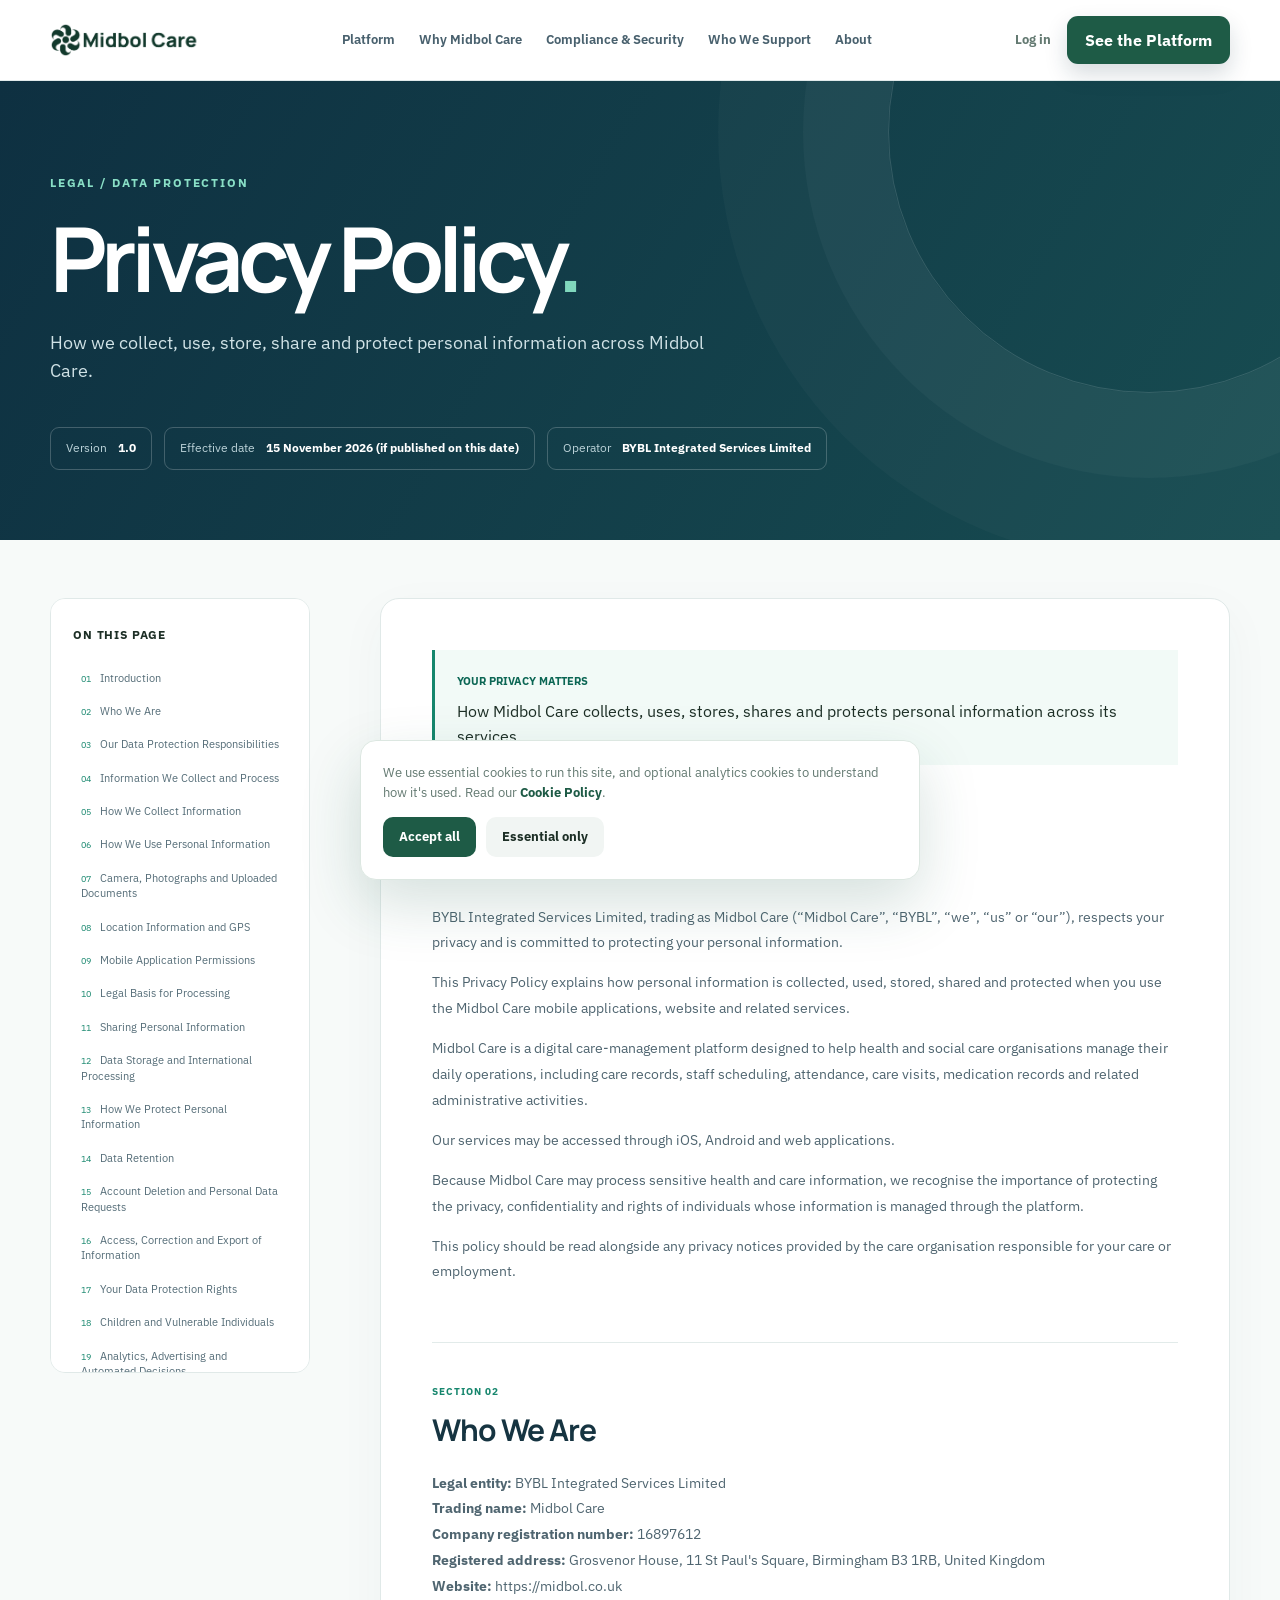
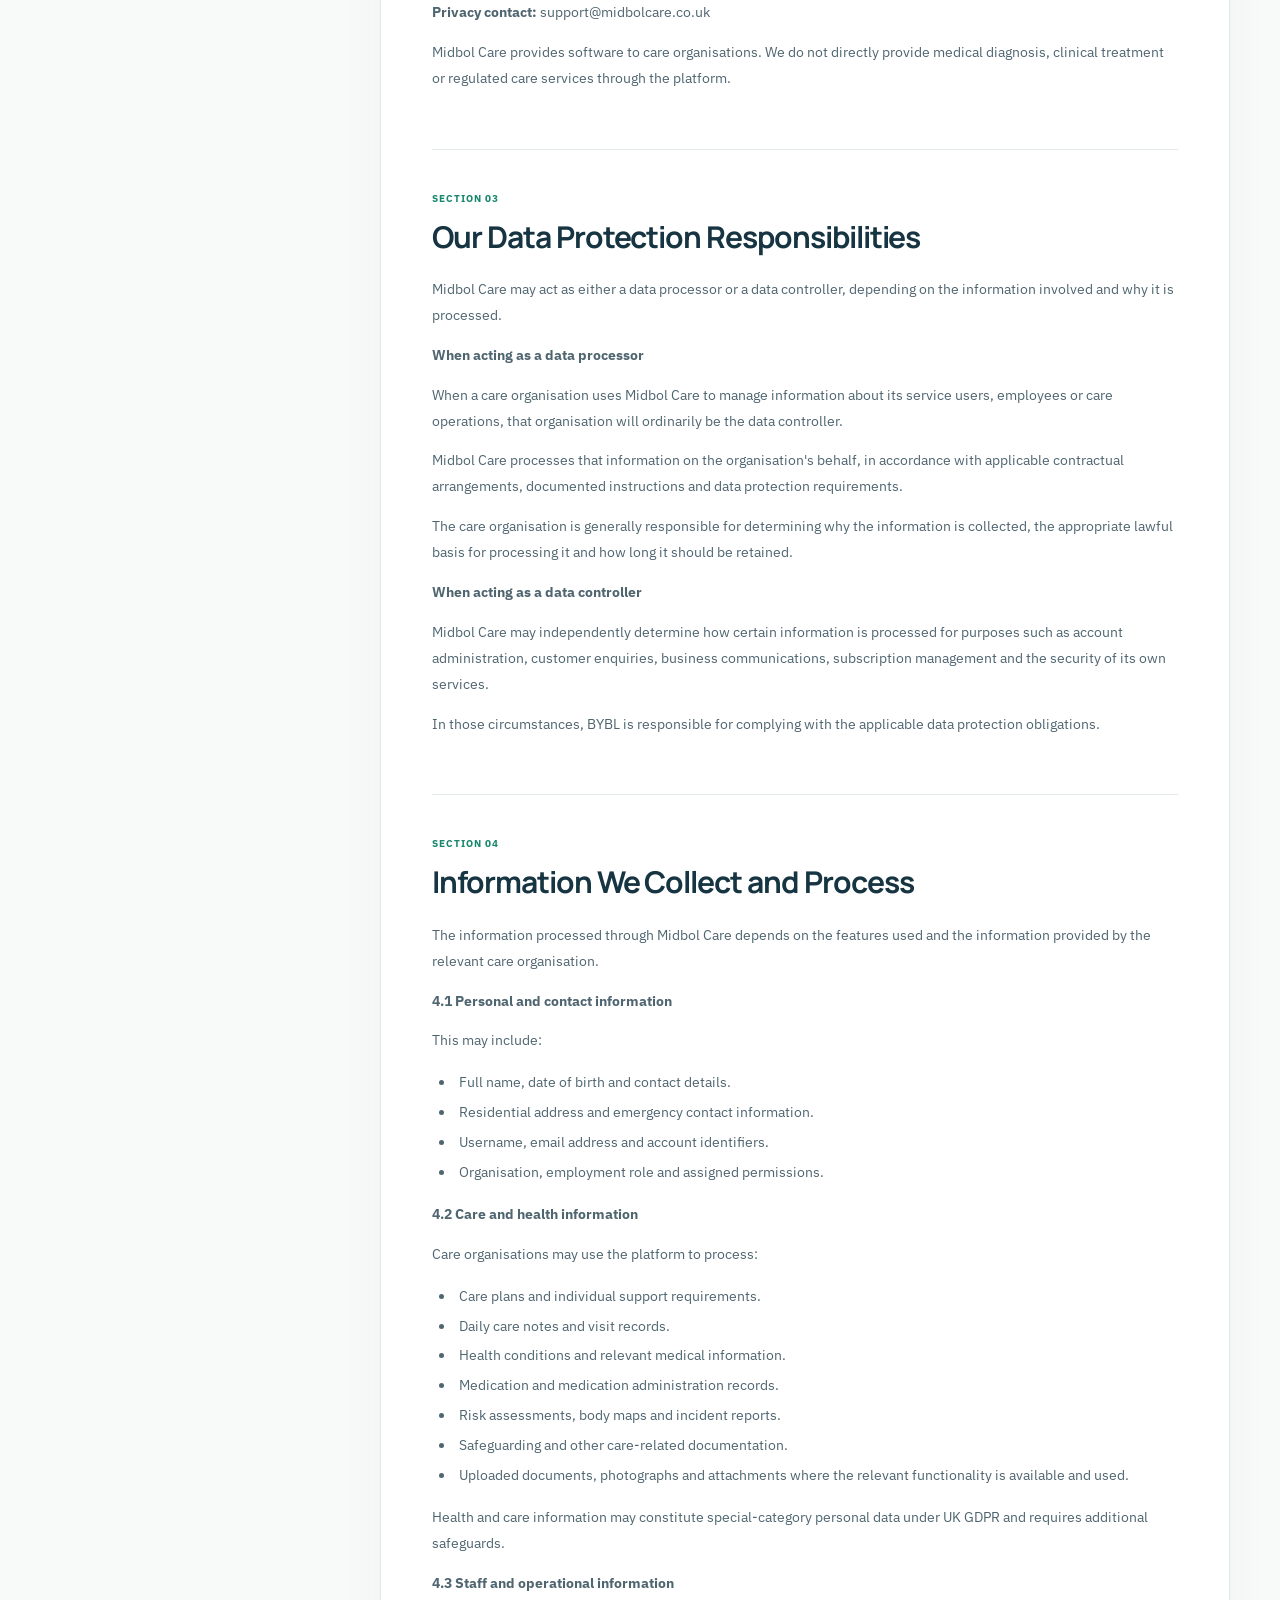
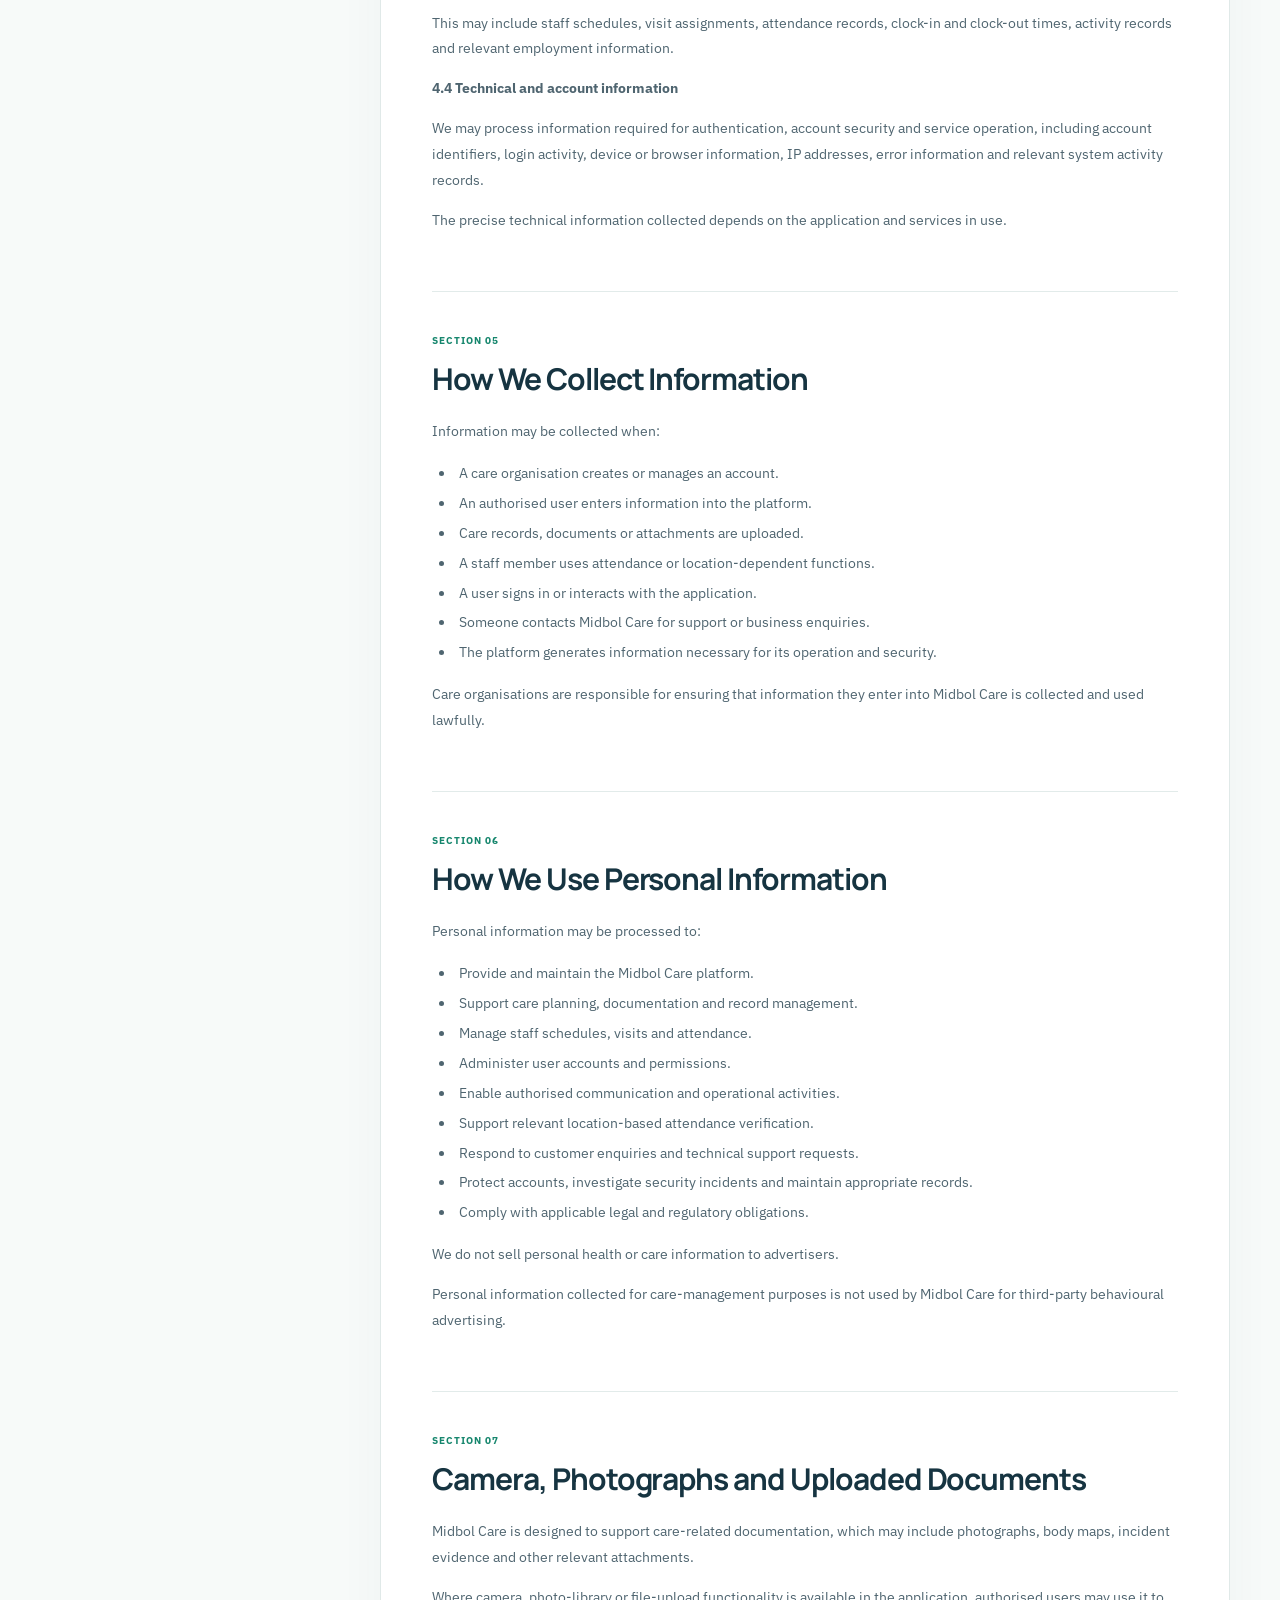
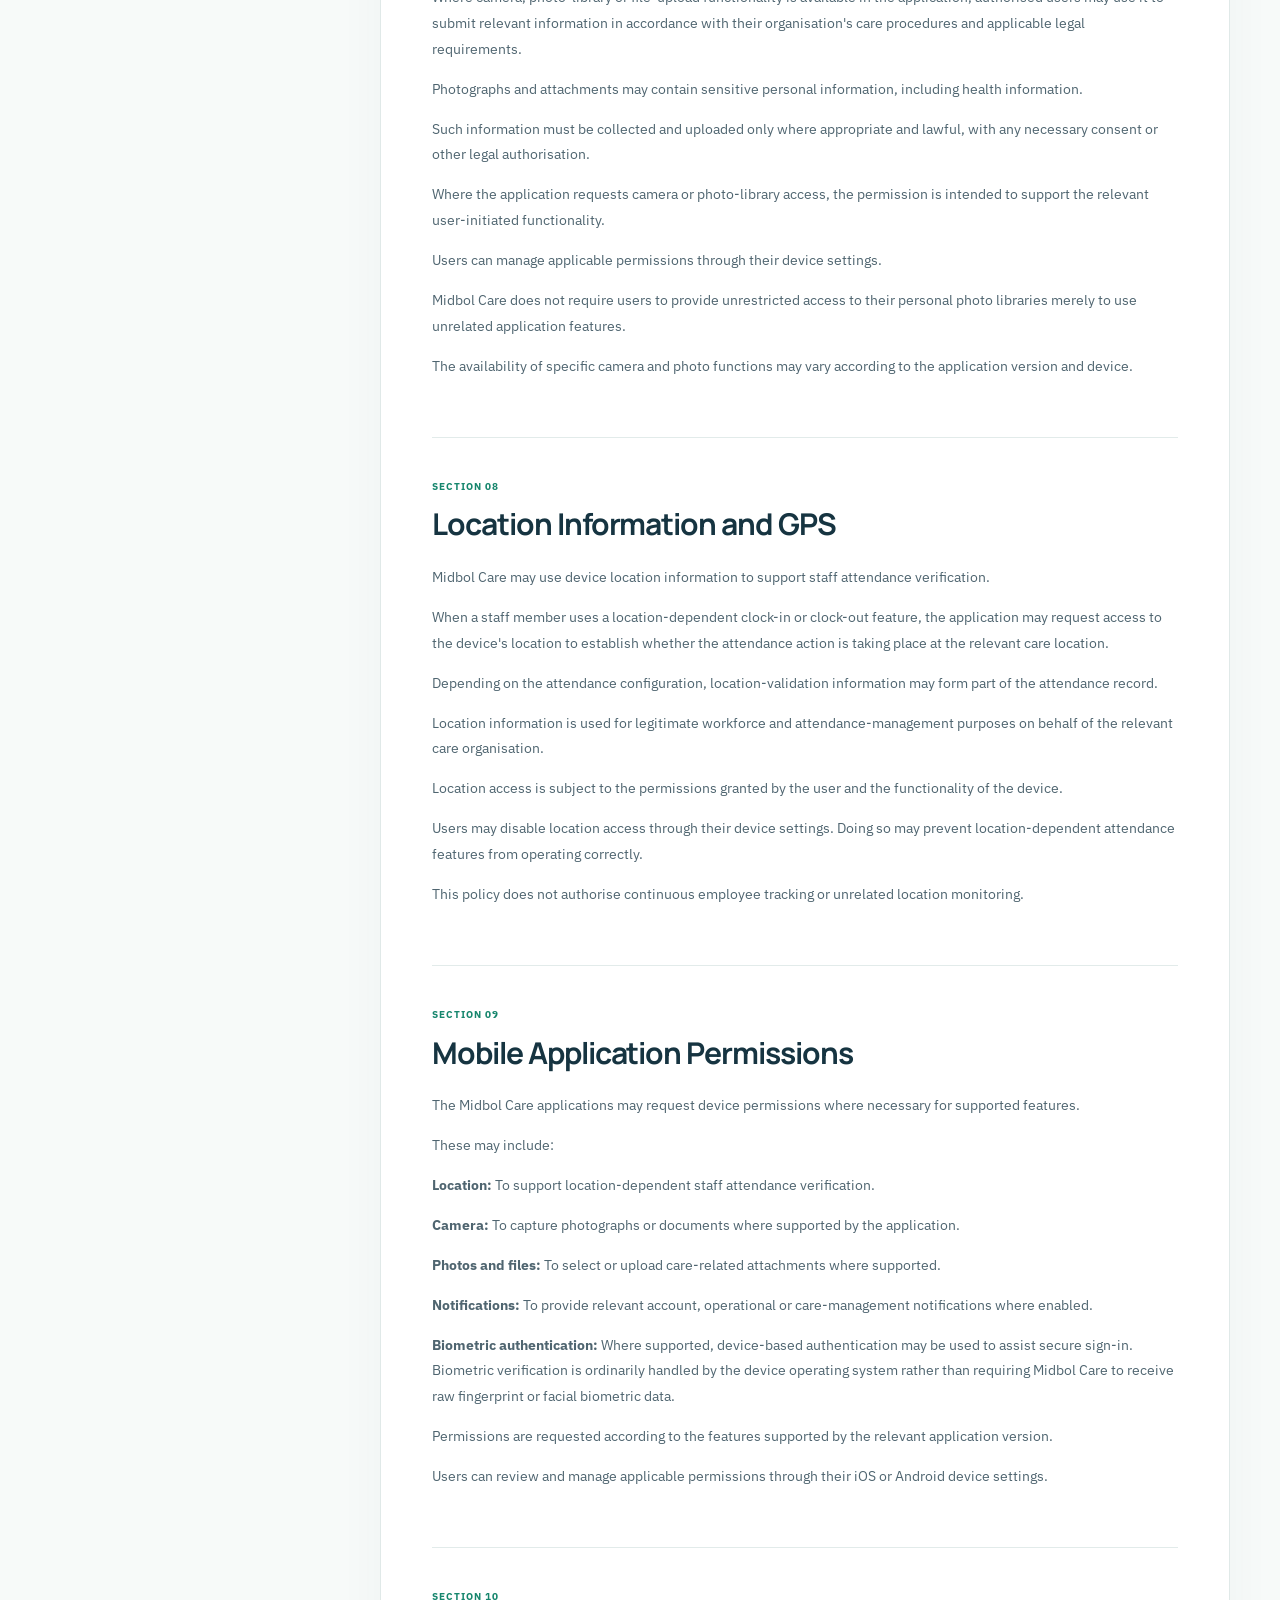
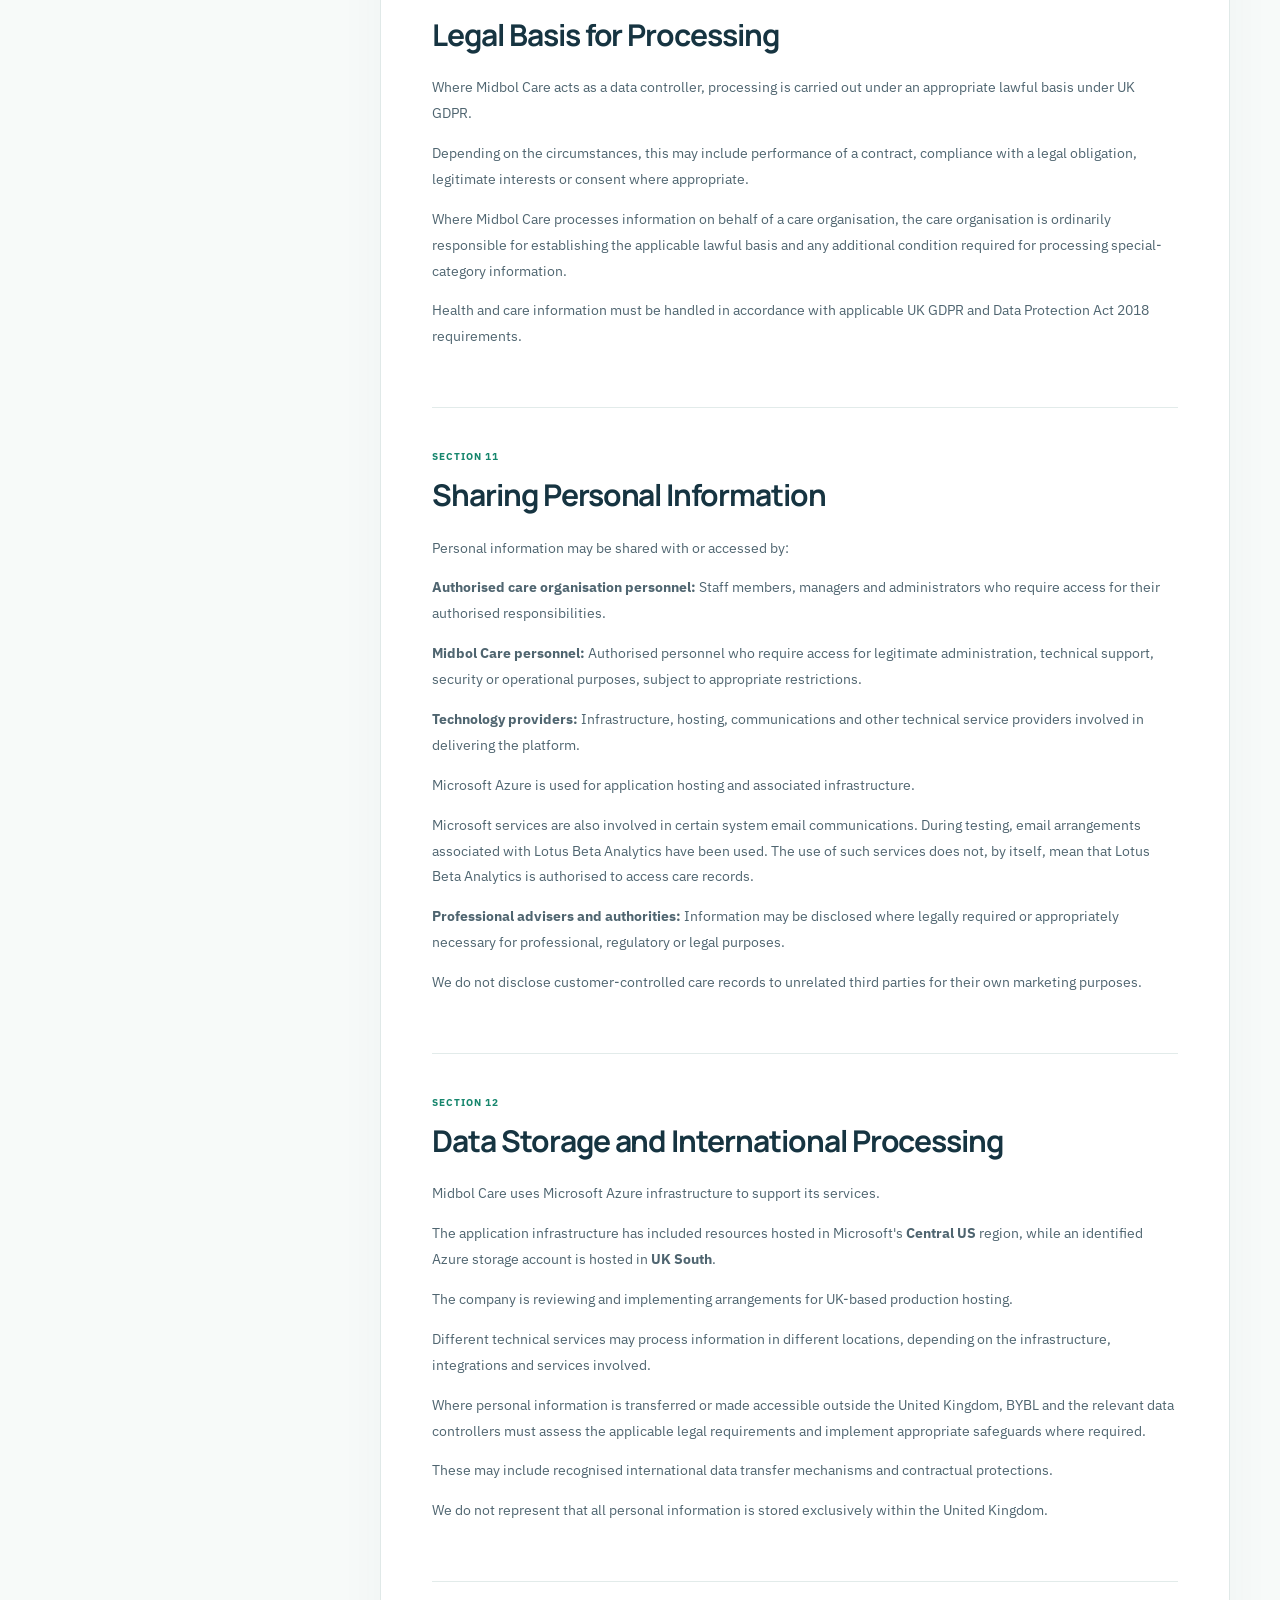
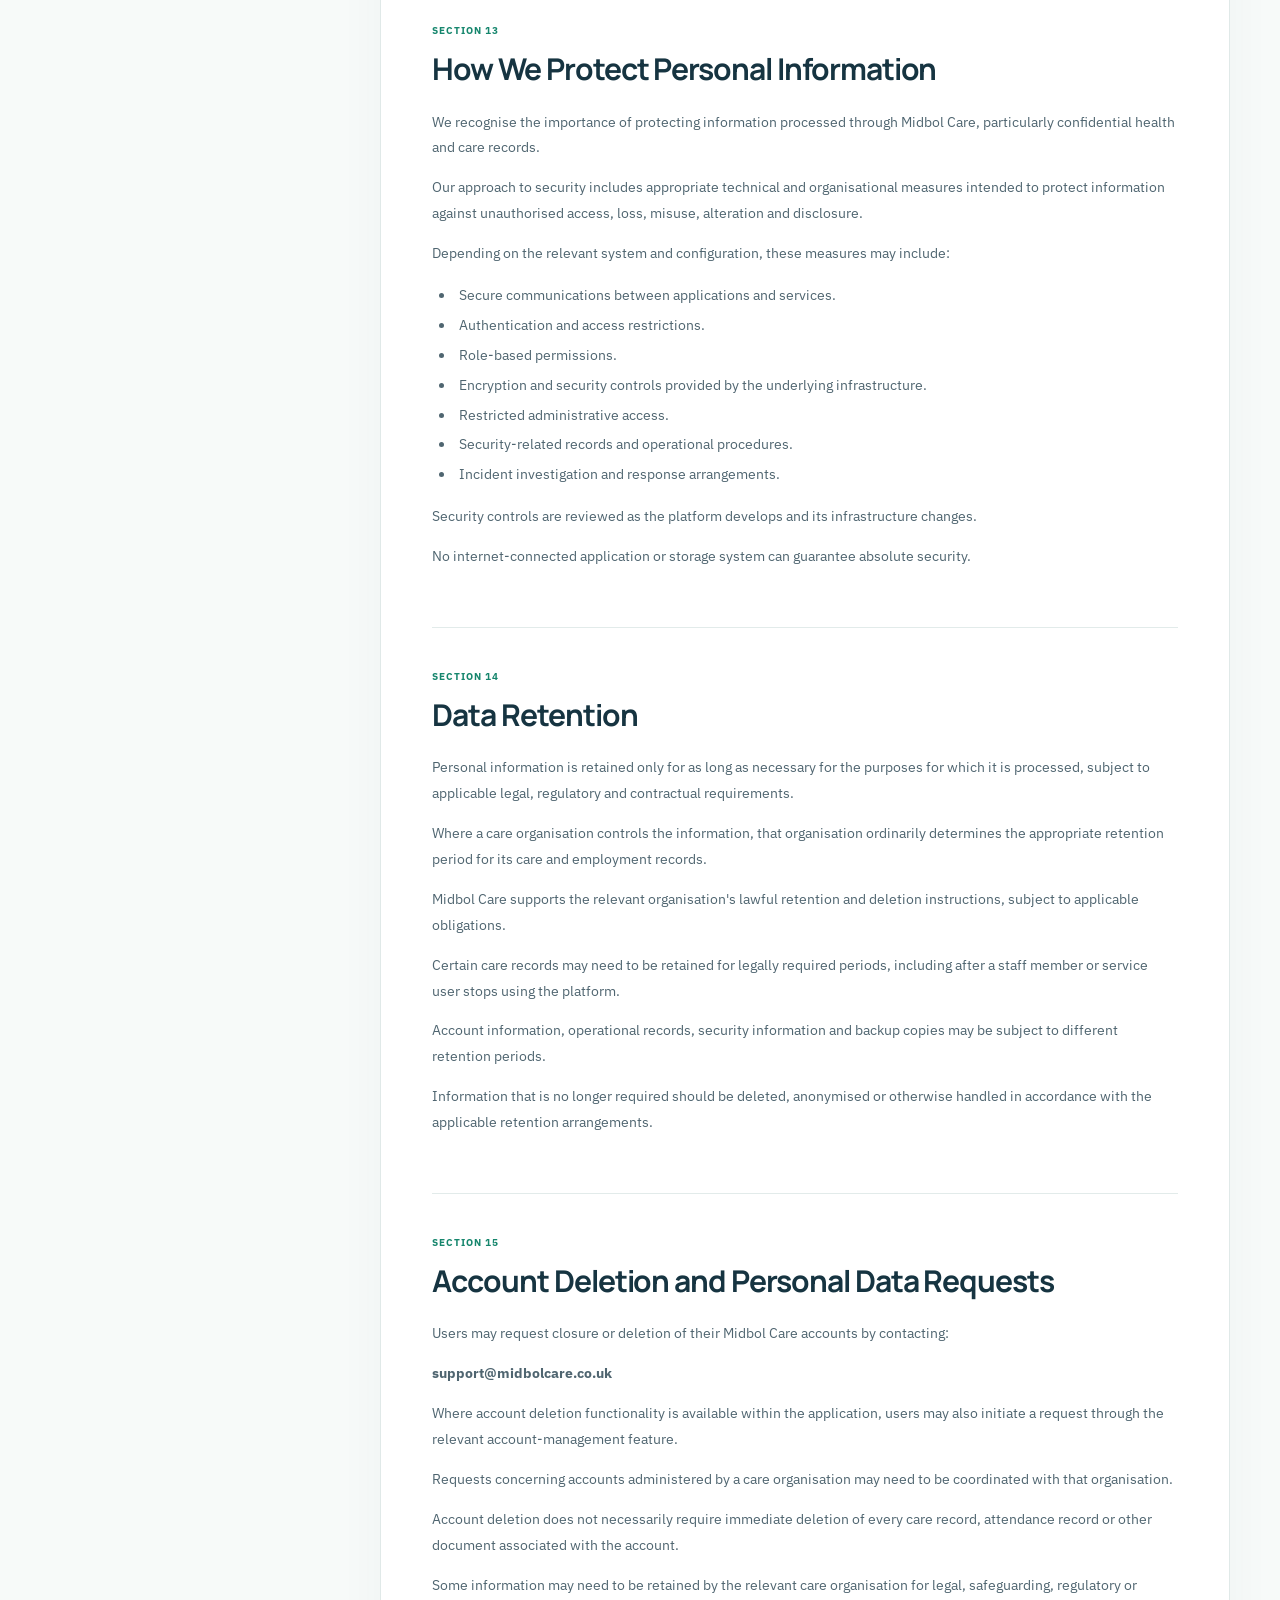
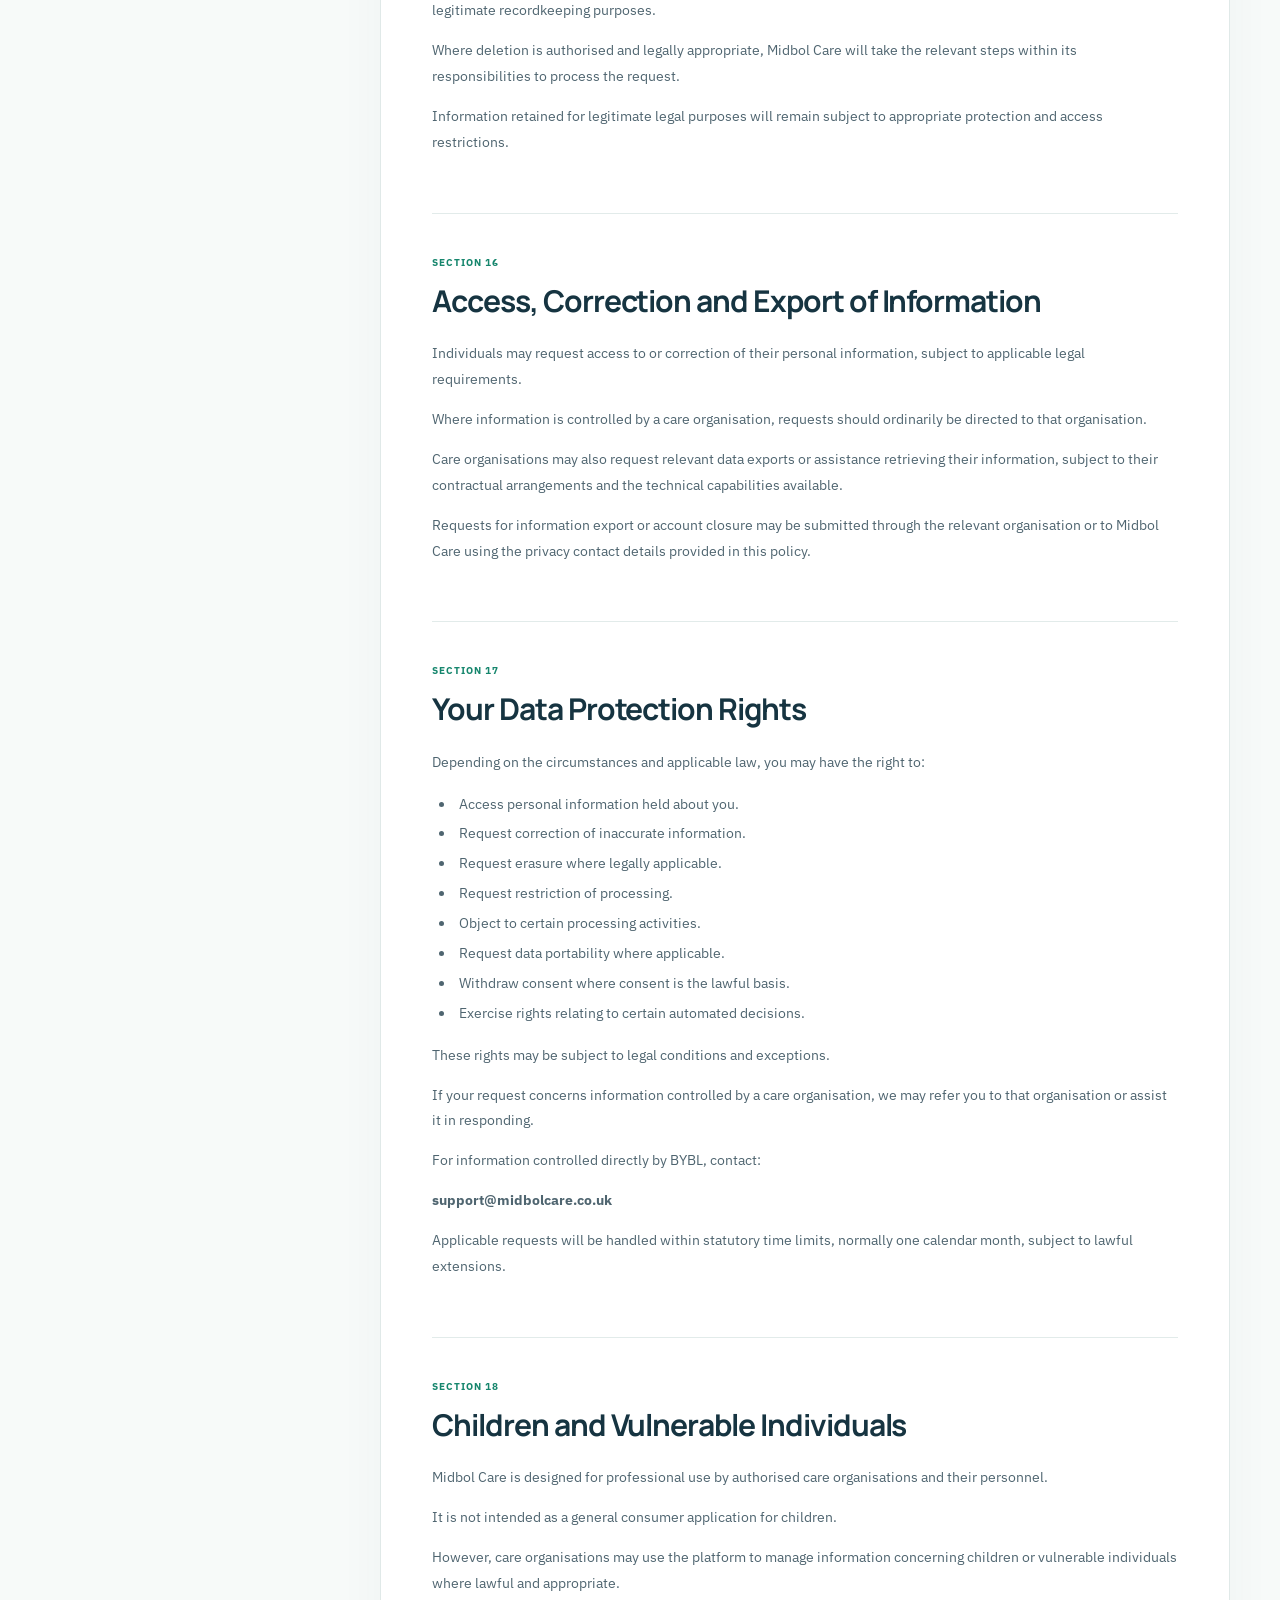
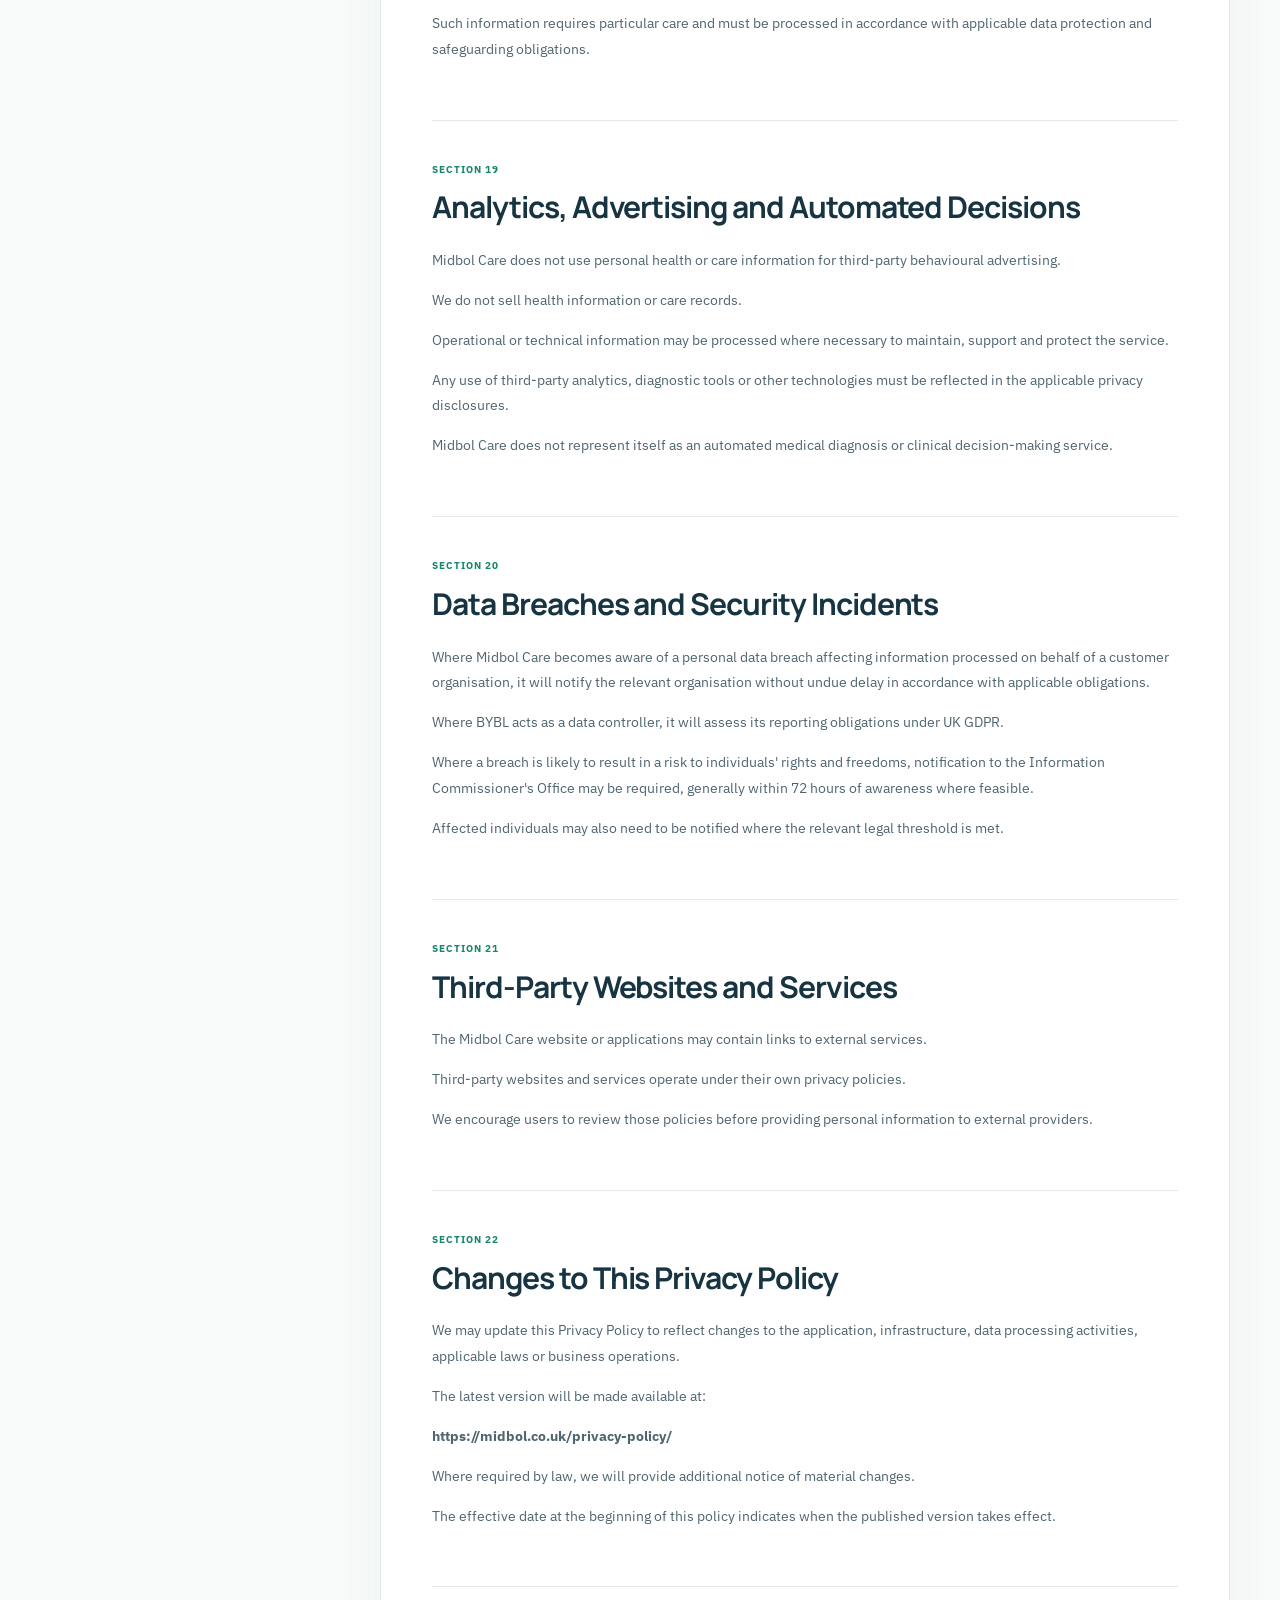
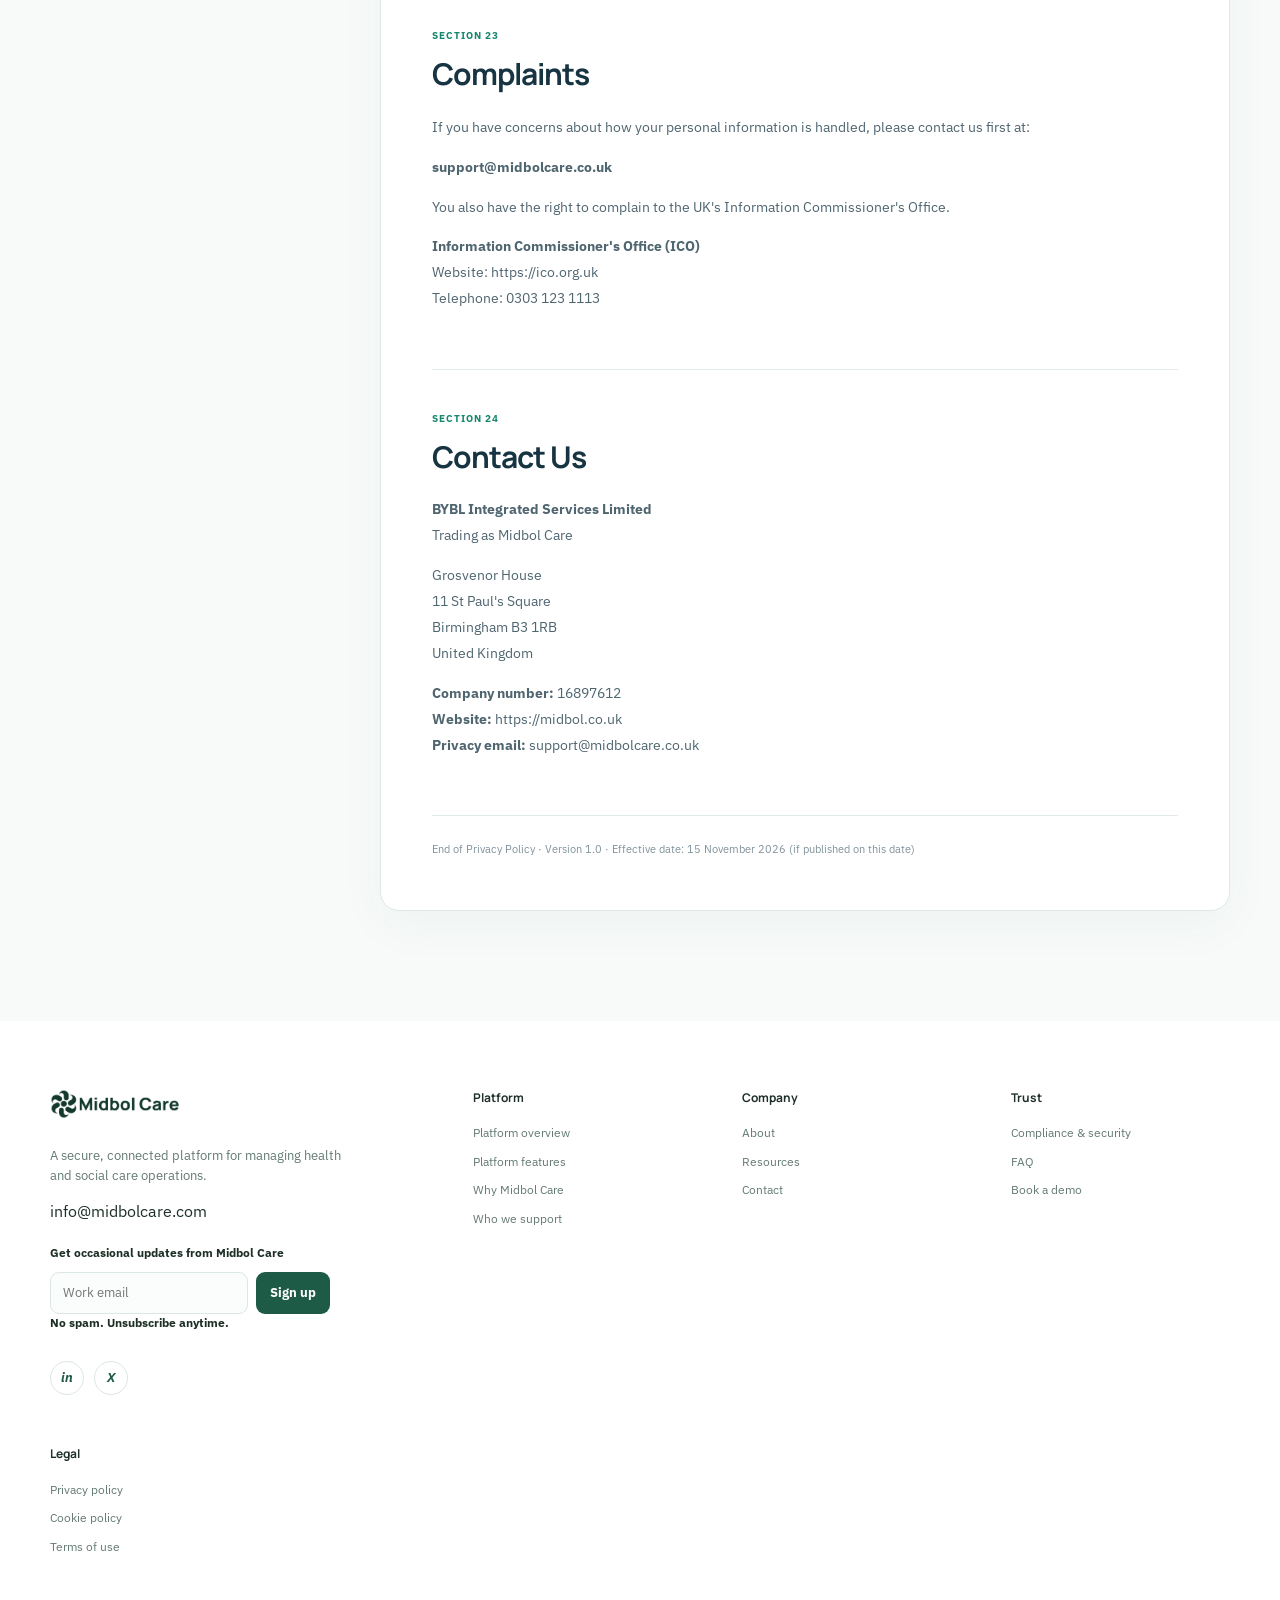
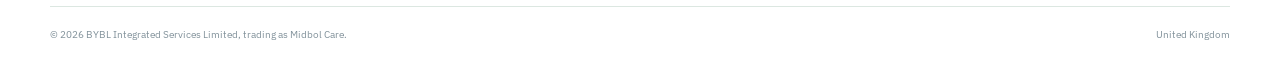
==== commit c1c36a07: "Update index.html" ====
--- a/privacy-policy/index.html
+++ b/privacy-policy/index.html
@@ -7,20 +7,19 @@
 <title>Privacy Policy | Midbol Care</title>
 <meta content="Jekyll v4.3.2" name="generator"/>
 <meta content="Privacy Policy" property="og:title"/>
-<meta content="en_GB" property="og:locale">
-<meta content="How Midbol Care collects, uses, stores and protects personal information across its services." name="description">
-<meta content="How Midbol Care approaches information security, UK GDPR and data protection for organisations handling sensitive health and social care data." property="og:description"/>
-<link href="https://www.midbolcare.com/privacy-policy/" rel="canonical"/>
-<meta content="https://www.midbolcare.com/privacy-policy/" property="og:url"/>
+<meta content="en_GB" property="og:locale"/>
+<meta content="Midbol Care Privacy Policy, version 1.0: how personal information is processed and protected." name="description"/>
+<meta content="Midbol Care Privacy Policy, version 1.0: how personal information is processed and protected." property="og:description">
+<link href="https://midbol.co.uk/privacy-policy/" rel="canonical"/>
+<meta content="https://midbol.co.uk/privacy-policy/" property="og:url">
 <meta content="Midbol Care" property="og:site_name"/>
 <meta content="https://www.midbolcare.com/assets/images/logo/social-share.png" property="og:image"/>
 <meta content="website" property="og:type"/>
 <meta content="summary_large_image" name="twitter:card"/>
 <meta content="https://www.midbolcare.com/assets/images/logo/social-share.png" property="twitter:image"/>
-<meta content="Compliance &amp; Security" property="twitter:title"/>
+<meta content="Privacy Policy" property="twitter:title"/>
 <meta content="@midbolcare" name="twitter:site"/>
-<script type="application/ld+json">
-{"@context":"https://schema.org","@type":"WebPage","description":"How Midbol Care approaches information security, UK GDPR and data protection for organisations handling sensitive health and social care data.","headline":"Compliance &amp; Security","image":"https://www.midbolcare.com/assets/images/logo/social-share.png","publisher":{"@type":"Organization","logo":{"@type":"ImageObject","url":"https://www.midbolcare.com/assets/images/logo/icon-512.png"}},"url":"https://www.midbolcare.com/security/"}</script>
+
 <!-- End Jekyll SEO tag -->
 <link href="/favicon.ico" rel="icon"/>
 <link href="/assets/images/logo/favicon-32.png" rel="icon" sizes="32x32" type="image/png"/>
@@ -58,96 +57,206 @@
 <a class="btn btn-primary" href="/platform/">See the Platform</a>
 </div>
 </header>
-<main><section class="policy-hero"><div class="container"><span class="section-eyebrow">LEGAL / DATA PROTECTION</span><h1>Privacy Policy<span class="policy-dot">.</span></h1><p>How Midbol Care collects, processes, stores and protects personal information across our platform and services.</p><div class="policy-meta"><span>Last updated <strong>22 October 2026</strong></span><span>Effective date <strong>To be confirmed</strong></span><span>Company no. <strong>16897612</strong></span></div></div></section><section class="policy-main"><div class="container policy-layout"><aside class="policy-sidebar"><strong>On this page</strong><nav aria-label="Privacy policy sections"><a href="#section-1"><span>01</span>Introduction</a><a href="#section-2"><span>02</span>Who We Are</a><a href="#section-3"><span>03</span>Who This Privacy Policy Applies To</a><a href="#section-4"><span>04</span>Personal Information We Process</a><a href="#section-5"><span>05</span>How Personal Information Is Collected</a><a href="#section-6"><span>06</span>GPS, Location and Staff Attendance</a><a href="#section-7"><span>07</span>How We Use Personal Information</a><a href="#section-8"><span>08</span>Lawful Bases for Processing</a><a href="#section-9"><span>09</span>Sharing Personal Information</a><a href="#section-10"><span>10</span>Hosting and International Data Processing</a><a href="#section-11"><span>11</span>Data Security</a><a href="#section-12"><span>12</span>Data Retention</a><a href="#section-13"><span>13</span>Your Rights</a><a href="#section-14"><span>14</span>Mobile Application Permissions</a><a href="#section-15"><span>15</span>Analytics, Advertising and Automated Decision-Making</a><a href="#section-16"><span>16</span>Personal Data Breaches</a><a href="#section-17"><span>17</span>Backups and Disaster Recovery</a><a href="#section-18"><span>18</span>Children and Vulnerable Individuals</a><a href="#section-19"><span>19</span>Complaints and Supervisory Authority</a><a href="#section-20"><span>20</span>Changes to This Privacy Policy</a><a href="#section-21"><span>21</span>Contact Us</a></nav><a class="policy-email" href="mailto:support@midbolcare.co.uk">Privacy enquiries ↗</a></aside><article class="policy-article"><div class="policy-intro"><span>BYBL Integrated Services Limited</span><p>This policy applies to the Midbol Care platform, including its web, iOS and Android applications. Please read it carefully, particularly the sections about sensitive care information, location data, data retention and your rights.</p></div><section class="policy-section" id="section-1"><span class="policy-number">SECTION 01</span><h2>Introduction</h2><p>BYBL Integrated Services Limited, trading as Midbol Care ('Midbol Care', 'we', 'us' or 'our'), is committed to protecting the personal information of everyone who interacts with or whose information is processed through our platform.</p>
-<p>Midbol Care is a cloud-based care management platform designed for organisations providing health and social care services. It enables authorised users to manage care records, medication records, staff information, rotas, visits, attendance, incident reports, and related operational activities through web, iOS and Android applications.</p>
-<p>This Privacy Policy explains how we collect, use, store, share and protect personal information when individuals interact with Midbol Care. It also explains our obligations under the UK General Data Protection Regulation (UK GDPR) and the Data Protection Act 2018.</p>
-<p>Midbol Care is a technology platform. We do not directly provide regulated care services, clinical treatment, medical diagnosis or medication prescribing.</p></section><section class="policy-section" id="section-2"><span class="policy-number">SECTION 02</span><h2>Who We Are</h2><p>Legal entity:                     BYBL Integrated Services Limited</p>
-<p>Trading name:                     Midbol Care</p>
-<p>Company number:                   16897612</p>
-<p>Registered in:                    England and Wales</p>
-<p>Registered office:                Grosvenor House, 11 St Paul's Square, Birmingham, B3 1RB, United Kingdom</p>
-<p>Privacy contact:                  support@midbolcare.co.uk</p>
-<p>Website:                          https://midbolcare.co.uk</p>
-<h3>2.1 Our role in processing personal information</h3>
-<p>As a Data Processor: When care organisations use Midbol Care to manage records relating to their service users and employees, the care organisation typically acts as the Data Controller. BYBL Integrated Services Limited ordinarily acts as the Data Processor, processing information on their behalf in accordance with contractual arrangements.</p>
-<p>As a Data Controller: BYBL Integrated Services Limited acts as an independent Data Controller when processing personal information for its own business purposes, including account administration, customer support, billing, and platform security.</p></section><section class="policy-section" id="section-3"><span class="policy-number">SECTION 03</span><h2>Who This Privacy Policy Applies To</h2><p>This Privacy Policy applies to personal information relating to:</p>
-<ul><li>Care workers, support staff, and frontline carers using Midbol Care</li><li>Registered managers, care coordinators, and administrators</li><li>Organisation owners and authorised management users</li><li>Service users (individuals receiving care) whose records are managed through the platform</li><li>Family members, representatives, and emergency contacts whose details are supplied by care providers</li></ul>
-<ul><li>Individuals contacting Midbol Care for support or business enquiries</li></ul></section><section class="policy-section" id="section-4"><span class="policy-number">SECTION 04</span><h2>Personal Information We Process</h2><p>The information processed through Midbol Care depends on the functions used by each care organisation. Based on the current platform configuration, the following categories of information may be processed:</p>
-<h3>4.1 Personal identification and contact information</h3>
-<ul><li>Full names</li><li>Dates of birth</li><li>Residential addresses</li><li>Email addresses</li><li>Telephone numbers</li><li>Emergency contact details</li><li>User account identifiers</li></ul>
-<h3>4.2 Care and health-related information</h3>
-<p>This may include special-category personal data under Article 9 of the UK GDPR, including:</p>
-<ul><li>Care plans and support requirements</li><li>Daily care notes</li><li>Risk assessments</li><li>Body maps</li><li>Incident and safeguarding records</li><li>Health and medical information</li><li>Medication information</li><li>Medication Administration Records (MAR/eMAR)</li><li>Visit and care-delivery records</li><li>Documents and attachments uploaded by authorised users</li></ul>
-<h3>4.3 Staff and workforce information</h3>
-<ul><li>Staff names and contact information</li><li>Employment records</li><li>Staff roles and assigned permissions</li><li>Work schedules and rotas</li><li>Visit assignments</li><li>Attendance and clock-in/clock-out records</li><li>Staff activity and audit records</li></ul>
-<h3>4.4 Location information</h3>
-<p>Midbol Care processes precise GPS location information when authorised staff use the clock-in and clock-out feature. Full details are provided in Section 6.</p>
-<h3>4.5 Audit and activity information</h3>
-<p>Midbol Care maintains a comprehensive audit trail of user actions within the platform. Each audit record includes: user identity, timestamp, action performed, and the record affected.</p></section><section class="policy-section" id="section-5"><span class="policy-number">SECTION 05</span><h2>How Personal Information Is Collected</h2><p>Personal information is collected through:</p>
-<ul><li>Information entered directly by authorised platform users</li><li>Information supplied by customer care organisations during onboarding</li><li>Care records and documents uploaded through the platform</li><li>Staff clock-in and clock-out activities (including GPS location)</li><li>Audit and activity records generated automatically by the platform</li><li>Direct enquiries and communications with Midbol Care</li></ul>
-<p>Care organisations are responsible for ensuring that information submitted to the platform is collected and processed lawfully.</p></section><section class="policy-section" id="section-6"><span class="policy-number">SECTION 06</span><h2>GPS, Location and Staff Attendance</h2><h3>6.1 When location is collected</h3>
-<p>Precise GPS location is accessed only when a staff member actively initiates a clock-in or clock-out action. The application checks the staff member's current location against the registered care-service address using geofencing. If the location falls within the permitted geographical area, the clock-in or clock-out action proceeds. If not, the action is restricted.</p>
-<h3>6.2 What is recorded at clock-in and clock-out</h3>
-<ul><li>Staff identity</li><li>Date and exact time</li><li>GPS latitude and longitude (precise)</li><li>Visit or service-user reference</li><li>Associated care location</li></ul>
-<h3>6.3 What is NOT collected</h3>
-<ul><li>Location is not collected while a visit is in progress</li><li>Location is not monitored while the application runs in the background</li><li>Location is not collected when the application is closed</li><li>Managers cannot view staff members' real-time geographical positions</li><li>Device identifiers and IP addresses are not collected during clock-in/out</li></ul>
-<h3>6.4 Location retention</h3>
-<p>GPS location coordinates captured during clock-in and clock-out are used for attendance validation at the point of the action. GPS location history is not separately retained as a standalone record. However, location information is associated with the attendance record created at the time of clock-in or clock-out and is retained as part of that record.</p>
-<h3>6.5 Location permissions</h3>
-<p>Users may manage location permissions through their device settings. Disabling location access will prevent the clock-in and clock-out functionality from operating correctly.</p></section><section class="policy-section" id="section-7"><span class="policy-number">SECTION 07</span><h2>How We Use Personal Information</h2><p>Care management operations To enable care providers to create, maintain, access and manage care plans, daily notes, medication records, risk assessments, incidents and care documentation.</p>
-<p>Workforce management To support staff rostering, scheduling, attendance, visit allocation and related administrative functions.</p>
-<p>Attendance verification To validate clock-in and clock-out activities at approved care locations using GPS geofencing.</p>
-<p>Account management To establish and administer user accounts, manage access permissions and support secure authentication.</p>
-<p>Security and accountability To maintain comprehensive audit trails, investigate inappropriate activity and protect the platform.</p>
-<p>Customer support</p>
-<p>To respond to enquiries, investigate technical issues and assist customer organisations.</p>
-<p>Business administration To manage customer relationships, contracts, billing and legitimate business operations.</p>
-<p>Legal and regulatory compliance To meet applicable legal obligations and assist customer organisations with their record-keeping responsibilities.</p></section><section class="policy-section" id="section-8"><span class="policy-number">SECTION 08</span><h2>Lawful Bases for Processing</h2><p>Where BYBL Integrated Services Limited acts as a Data Controller, personal information is processed only where an appropriate lawful basis under Article 6 of the UK GDPR applies. These include:</p>
-<ul><li>Performance of a contract — where processing is necessary to fulfil contractual obligations</li><li>Legal obligation — where processing is required by applicable law</li><li>Legitimate interests — for platform security, administration and customer support, where those interests are not overridden by individuals' rights</li><li>Consent — where consent is the appropriate lawful basis and has been validly obtained</li></ul>
-<p>Where health and care information is processed, an additional condition under Article 9 of the UK GDPR and the Data Protection Act 2018 is required. The appropriate condition depends on the care provider's specific processing activities. Care providers are responsible for identifying and documenting the applicable conditions for their own processing.</p></section><section class="policy-section" id="section-9"><span class="policy-number">SECTION 09</span><h2>Sharing Personal Information</h2><p>Midbol Care does not use personal information for third-party advertising or cross-application tracking. Personal information may be accessible to:</p>
-<h3>9.1 Authorised customer personnel</h3>
-<p>Care workers, managers, administrators and other authorised users, according to their assigned role-based access permissions.</p>
-<h3>9.2 Midbol Care system administrators</h3>
-<p>Authorised system administrators may access customer information where necessary for legitimate administrative, security or operational purposes. Developer access to production data is not permitted; synthetic data is used for testing.</p>
-<h3>9.3 Technology and infrastructure providers</h3>
-<p>Midbol Care uses Microsoft Azure to host its production environment. A full sub-processor schedule is available on request. Personal information is not transferred to sub-processors for purposes other than those described in this Privacy Policy.</p>
-<div class="policy-notice">IMPORTANT: The email delivery provider used by Midbol Care must be confirmed and disclosed as a sub-processor. All customer-facing emails should originate from a Midbol Care branded sender address. Please contact us at support@midbolcare.co.uk for the current sub-processor schedule.</div>
-<h3>9.4 Legal and regulatory authorities</h3>
-<p>Information may be disclosed where required by applicable law, a lawful regulatory request or another legally authorised process.</p></section><section class="policy-section" id="section-10"><span class="policy-number">SECTION 10</span><h2>Hosting and International Data Processing</h2><p>Midbol Care's production infrastructure is hosted on Microsoft Azure across the following regions:</p>
-<ul><li>UK South — United Kingdom (primary production environment)</li><li>West Europe — Netherlands, European Economic Area (EEA) (production services)</li><li>UK North — United Kingdom (backup storage)</li></ul>
-<p>Please note that West Europe is an Azure region located in the Netherlands and is therefore outside the United Kingdom. Accordingly, some personal information may be stored or processed in the EEA as well as the United Kingdom.</p>
-<p>The United Kingdom currently recognises the EEA as providing an adequate level of data protection. Transfers to Azure's West Europe region are therefore made on the basis of that adequacy finding. Midbol Care will monitor changes to UK data transfer arrangements and implement any required additional safeguards.</p></section><section class="policy-section" id="section-11"><span class="policy-number">SECTION 11</span><h2>Data Security</h2><p>Midbol Care implements the following technical and organisational security measures:</p>
-<h3>11.1 Encryption</h3>
-<ul><li>HTTPS/TLS encryption for all data transmitted between users and the platform</li><li>Database information encrypted at rest</li><li>Uploaded files and documents encrypted at rest</li><li>Production backups encrypted at rest</li></ul>
-<h3>11.2 Access controls</h3>
-<ul><li>Role-Based Access Control (RBAC) across all platform modules</li><li>Multi-Factor Authentication available for all user types</li><li>Immediate access revocation when a staff member leaves an organisation</li><li>User session timeout after 15 minutes of inactivity</li><li>Password hashing using bcrypt</li></ul>
-<h3>11.3 Audit records</h3>
-<p>All user actions are recorded in comprehensive, immutable audit logs. Ordinary users cannot alter or delete audit records. Audit logs are retained indefinitely within the platform.</p>
-<h3>11.4 Environment separation</h3>
-<p>Development, testing and production environments are separated. Real customer information is not copied into development or testing environments. Synthetic data is used for all testing purposes.</p>
-<p>Although appropriate security controls are implemented, no internet-connected system can guarantee absolute security against all threats.</p></section><section class="policy-section" id="section-12"><span class="policy-number">SECTION 12</span><h2>Data Retention</h2><p>Midbol Care retains personal information in accordance with its operational arrangements and applicable legal obligations. The current retention arrangements for the platform are as follows:</p><div class="table-scroll"><table class="policy-table"><thead><tr><th>Record type</th><th>Current retention</th></tr></thead><tbody><tr><td>Care records, care plans, risk assessments</td><td>Retained indefinitely within the platform. No automatic deletion is currently applied.</td></tr><tr><td>Staff information and employment records</td><td>Retained indefinitely within the platform.</td></tr><tr><td>Clock-in and clock-out records</td><td>Retained indefinitely within the platform.</td></tr><tr><td>GPS location coordinates</td><td>Not separately retained. Location is validated at the point of clock-in/out and is associated with the attendance record.</td></tr><tr><td>Audit logs</td><td>Retained indefinitely within the platform. Records are immutable.</td></tr><tr><td>Application logs</td><td>Retained indefinitely within the platform.</td></tr><tr><td>Production backups</td><td>Retained for 7 days from the date of creation.</td></tr><tr><td>Device and technical logs</td><td>Not retained.</td></tr></tbody></table></div><div class="policy-notice">Midbol Care recognises that personal information must not be retained longer than necessary for the relevant purposes. A formal documented retention and deletion schedule aligned with UK GDPR requirements is being developed and will be implemented. Individuals wishing to request deletion of their information should contact <a href="mailto:support@midbolcare.co.uk">support@midbolcare.co.uk</a>.</div></section><section class="policy-section" id="section-13"><span class="policy-number">SECTION 13</span><h2>Your Rights</h2><p>Individuals have rights under applicable data protection legislation, subject to relevant legal conditions and exemptions. These include:</p>
-<ul><li>Right of access — to request a copy of personal information held about you</li><li>Right to rectification — to request correction of inaccurate information</li><li>Right to erasure — to request deletion in applicable circumstances</li><li>Right to restrict processing — to request that processing is limited</li><li>Right to object — to object to certain processing activities</li><li>Right to data portability — to receive information in a portable format where applicable</li><li>Right to withdraw consent — where consent is the lawful basis</li></ul>
-<h3>13.1 Requests concerning care records</h3>
-<p>Where personal information is controlled by a care organisation, requests should ordinarily be directed to that organisation in the first instance.</p>
-<h3>13.2 Data export</h3>
-<p>The platform currently supports information exports in CSV and PDF formats for authorised users. Individual module exports are available within the platform.</p>
-<h3>13.3 Account and record deletion</h3>
-<p>Individual users cannot currently delete their own accounts directly through the application. Care organisations do not currently have a self-service function for deleting service-user records. Requests for</p>
-<p>deletion or account closure should be directed to support@midbolcare.co.uk and will be assessed in accordance with applicable legal obligations.</p></section><section class="policy-section" id="section-14"><span class="policy-number">SECTION 14</span><h2>Mobile Application Permissions</h2><p>The Midbol Care mobile applications request the following device permissions:</p><div class="table-scroll"><table class="policy-table"><thead><tr><th>Permission</th><th>iOS</th><th>Android</th><th>Purpose</th></tr></thead><tbody><tr><td>Location (While Using App)</td><td>Yes</td><td>Yes</td><td>Staff clock-in and clock-out attendance validation</td></tr><tr><td>Notifications</td><td>Yes</td><td>Yes</td><td>Operational platform notifications</td></tr><tr><td>Biometric Authentication</td><td>Yes</td><td>Yes</td><td>Quick login via Face ID or fingerprint (handled by device OS)</td></tr></tbody></table></div><p>Biometric authentication is handled entirely by the device operating system. Midbol Care does not receive or store raw biometric information.</p><p>Users may manage application permissions through their device settings at any time.</p></section><section class="policy-section" id="section-15"><span class="policy-number">SECTION 15</span><h2>Analytics, Advertising and Automated Decision-Making</h2><p>Based on the current production configuration of Midbol Care:</p>
-<ul><li>Midbol Care does not use third-party analytics software on the web platform or mobile applications</li><li>The mobile applications do not use third-party crash-reporting services</li><li>The platform does not use session recording, screen replays or heatmap tools</li><li>Personal information is not used for third-party advertising or cross-application tracking</li><li>No artificial intelligence functionality is currently active in production</li><li>Personal care, health or medication information is not sent to any external AI provider</li><li>The platform does not make automated care, medication, safeguarding or staffing decisions without human review</li></ul>
-<p>If any of these practices change in future, this Privacy Policy will be reviewed and updated accordingly.</p></section><section class="policy-section" id="section-16"><span class="policy-number">SECTION 16</span><h2>Personal Data Breaches</h2><p>Midbol Care takes data breach identification, containment and reporting seriously.</p>
-<p>Where Midbol Care acts as a Data Processor, it will notify the relevant customer organisation without undue delay following awareness of a personal data breach, in accordance with applicable law and the Data Processing Agreement.</p>
-<p>Where Midbol Care acts as a Data Controller, it will assess its obligations to notify the Information Commissioner's Office (ICO) and affected individuals where legally required. Under UK GDPR, reportable breaches must be notified to the ICO within 72 hours of becoming aware.</p></section><section class="policy-section" id="section-17"><span class="policy-number">SECTION 17</span><h2>Backups and Disaster Recovery</h2><p>Production databases are backed up automatically on a daily basis. Backups are retained for 7 days. Backups are encrypted at rest and stored separately from the production environment in Azure UK North.</p>
-<p>Please note that where a record is deleted from the production platform, it may continue to exist in backup copies for up to 7 days before those backups are overwritten.</p></section><section class="policy-section" id="section-18"><span class="policy-number">SECTION 18</span><h2>Children and Vulnerable Individuals</h2><p>Midbol Care is intended for professional care-provider organisations and authorised staff. The platform is not designed as a general consumer application for children or members of the public.</p>
-<p>However, information concerning children or vulnerable individuals may be processed where a care organisation lawfully uses the platform to manage relevant care services. Care organisations are responsible for establishing appropriate lawful bases, access restrictions and safeguarding procedures for such information.</p></section><section class="policy-section" id="section-19"><span class="policy-number">SECTION 19</span><h2>Complaints and Supervisory Authority</h2><p>If you have concerns about how your personal information has been handled, please contact us in the first instance at: Email: support@midbolcare.co.uk</p>
-<p>You also have the right to lodge a complaint with the Information Commissioner's Office (ICO): Website: https://ico.org.uk Telephone: 0303 123 1113</p></section><section class="policy-section" id="section-20"><span class="policy-number">SECTION 20</span><h2>Changes to This Privacy Policy</h2><p>We may update this Privacy Policy to reflect changes in applicable legislation, platform functionality, personal information processing, security arrangements, technology providers, or organisational practices.</p>
-<p>The latest version will always be available at https://midbolcare.co.uk/privacy-policy. Where legally required, we will provide additional notice of material changes.</p></section><section class="policy-section" id="section-21"><span class="policy-number">SECTION 21</span><h2>Contact Us</h2><p>For questions, privacy requests or concerns about this Privacy Policy, please contact:</p>
-<p>Company:                          BYBL Integrated Services Limited, trading as Midbol Care</p>
-<p>Email:                            support@midbolcare.co.uk</p>
-<p>Website:                          https://midbolcare.co.uk</p>
-<p>Registered office:                Grosvenor House, 11 St Paul's Square, Birmingham, B3 1RB</p>
-<p>Company number:                   16897612</p>
-<p>Privacy Policy URL:               https://midbolcare.co.uk/privacy-policy</p></section><div class="policy-end">End of Privacy Policy · Last updated 22 October 2026</div></article></div></section></main>
+<main><section class="policy-hero"><div class="container"><span class="section-eyebrow">LEGAL / DATA PROTECTION</span><h1>Privacy Policy<span class="policy-dot">.</span></h1><p>How we collect, use, store, share and protect personal information across Midbol Care.</p><div class="policy-meta"><span>Version <strong>1.0</strong></span><span>Effective date <strong>15 November 2026 (if published on this date)</strong></span><span>Operator <strong>BYBL Integrated Services Limited</strong></span></div></div></section><section class="policy-main"><div class="container policy-layout"><aside class="policy-sidebar"><strong>On this page</strong><nav aria-label="Privacy policy sections"><a href="#section-1"><span>01</span>Introduction</a><a href="#section-2"><span>02</span>Who We Are</a><a href="#section-3"><span>03</span>Our Data Protection Responsibilities</a><a href="#section-4"><span>04</span>Information We Collect and Process</a><a href="#section-5"><span>05</span>How We Collect Information</a><a href="#section-6"><span>06</span>How We Use Personal Information</a><a href="#section-7"><span>07</span>Camera, Photographs and Uploaded Documents</a><a href="#section-8"><span>08</span>Location Information and GPS</a><a href="#section-9"><span>09</span>Mobile Application Permissions</a><a href="#section-10"><span>10</span>Legal Basis for Processing</a><a href="#section-11"><span>11</span>Sharing Personal Information</a><a href="#section-12"><span>12</span>Data Storage and International Processing</a><a href="#section-13"><span>13</span>How We Protect Personal Information</a><a href="#section-14"><span>14</span>Data Retention</a><a href="#section-15"><span>15</span>Account Deletion and Personal Data Requests</a><a href="#section-16"><span>16</span>Access, Correction and Export of Information</a><a href="#section-17"><span>17</span>Your Data Protection Rights</a><a href="#section-18"><span>18</span>Children and Vulnerable Individuals</a><a href="#section-19"><span>19</span>Analytics, Advertising and Automated Decisions</a><a href="#section-20"><span>20</span>Data Breaches and Security Incidents</a><a href="#section-21"><span>21</span>Third-Party Websites and Services</a><a href="#section-22"><span>22</span>Changes to This Privacy Policy</a><a href="#section-23"><span>23</span>Complaints</a><a href="#section-24"><span>24</span>Contact Us</a></nav><a class="policy-email" href="mailto:support@midbolcare.co.uk">support@midbolcare.co.uk</a></aside><article class="policy-article"><div class="policy-intro"><span>YOUR PRIVACY MATTERS</span><p>How Midbol Care collects, uses, stores, shares and protects personal information across its services.</p></div><section class="policy-section" id="section-1"><span class="policy-number">SECTION 01</span><h2>Introduction</h2><p>BYBL Integrated Services Limited, trading as Midbol Care (“Midbol Care”, “BYBL”, “we”, “us” or “our”), respects your privacy and is committed to protecting your personal information.</p>
+<p>This Privacy Policy explains how personal information is collected, used, stored, shared and protected when you use the Midbol Care mobile applications, website and related services.</p>
+<p>Midbol Care is a digital care-management platform designed to help health and social care organisations manage their daily operations, including care records, staff scheduling, attendance, care visits, medication records and related administrative activities.</p>
+<p>Our services may be accessed through iOS, Android and web applications.</p>
+<p>Because Midbol Care may process sensitive health and care information, we recognise the importance of protecting the privacy, confidentiality and rights of individuals whose information is managed through the platform.</p>
+<p>This policy should be read alongside any privacy notices provided by the care organisation responsible for your care or employment.</p>
+</section><section class="policy-section" id="section-2"><span class="policy-number">SECTION 02</span><h2>Who We Are</h2><p><strong>Legal entity:</strong> BYBL Integrated Services Limited<br/>
+<strong>Trading name:</strong> Midbol Care<br/>
+<strong>Company registration number:</strong> 16897612<br/>
+<strong>Registered address:</strong> Grosvenor House, 11 St Paul's Square, Birmingham B3 1RB, United Kingdom<br/>
+<strong>Website:</strong> https://midbol.co.uk<br/>
+<strong>Privacy contact:</strong> support@midbolcare.co.uk</p>
+<p>Midbol Care provides software to care organisations. We do not directly provide medical diagnosis, clinical treatment or regulated care services through the platform.</p>
+</section><section class="policy-section" id="section-3"><span class="policy-number">SECTION 03</span><h2>Our Data Protection Responsibilities</h2><p>Midbol Care may act as either a data processor or a data controller, depending on the information involved and why it is processed.</p>
+<p><strong>When acting as a data processor</strong></p>
+<p>When a care organisation uses Midbol Care to manage information about its service users, employees or care operations, that organisation will ordinarily be the data controller.</p>
+<p>Midbol Care processes that information on the organisation's behalf, in accordance with applicable contractual arrangements, documented instructions and data protection requirements.</p>
+<p>The care organisation is generally responsible for determining why the information is collected, the appropriate lawful basis for processing it and how long it should be retained.</p>
+<p><strong>When acting as a data controller</strong></p>
+<p>Midbol Care may independently determine how certain information is processed for purposes such as account administration, customer enquiries, business communications, subscription management and the security of its own services.</p>
+<p>In those circumstances, BYBL is responsible for complying with the applicable data protection obligations.</p>
+</section><section class="policy-section" id="section-4"><span class="policy-number">SECTION 04</span><h2>Information We Collect and Process</h2><p>The information processed through Midbol Care depends on the features used and the information provided by the relevant care organisation.</p>
+<p><strong>4.1 Personal and contact information</strong></p>
+<p>This may include:</p>
+<ul>
+<li>Full name, date of birth and contact details.</li>
+<li>Residential address and emergency contact information.</li>
+<li>Username, email address and account identifiers.</li>
+<li>Organisation, employment role and assigned permissions.</li>
+</ul>
+<p><strong>4.2 Care and health information</strong></p>
+<p>Care organisations may use the platform to process:</p>
+<ul>
+<li>Care plans and individual support requirements.</li>
+<li>Daily care notes and visit records.</li>
+<li>Health conditions and relevant medical information.</li>
+<li>Medication and medication administration records.</li>
+<li>Risk assessments, body maps and incident reports.</li>
+<li>Safeguarding and other care-related documentation.</li>
+<li>Uploaded documents, photographs and attachments where the relevant functionality is available and used.</li>
+</ul>
+<p>Health and care information may constitute special-category personal data under UK GDPR and requires additional safeguards.</p>
+<p><strong>4.3 Staff and operational information</strong></p>
+<p>This may include staff schedules, visit assignments, attendance records, clock-in and clock-out times, activity records and relevant employment information.</p>
+<p><strong>4.4 Technical and account information</strong></p>
+<p>We may process information required for authentication, account security and service operation, including account identifiers, login activity, device or browser information, IP addresses, error information and relevant system activity records.</p>
+<p>The precise technical information collected depends on the application and services in use.</p>
+</section><section class="policy-section" id="section-5"><span class="policy-number">SECTION 05</span><h2>How We Collect Information</h2><p>Information may be collected when:</p>
+<ul>
+<li>A care organisation creates or manages an account.</li>
+<li>An authorised user enters information into the platform.</li>
+<li>Care records, documents or attachments are uploaded.</li>
+<li>A staff member uses attendance or location-dependent functions.</li>
+<li>A user signs in or interacts with the application.</li>
+<li>Someone contacts Midbol Care for support or business enquiries.</li>
+<li>The platform generates information necessary for its operation and security.</li>
+</ul>
+<p>Care organisations are responsible for ensuring that information they enter into Midbol Care is collected and used lawfully.</p>
+</section><section class="policy-section" id="section-6"><span class="policy-number">SECTION 06</span><h2>How We Use Personal Information</h2><p>Personal information may be processed to:</p>
+<ul>
+<li>Provide and maintain the Midbol Care platform.</li>
+<li>Support care planning, documentation and record management.</li>
+<li>Manage staff schedules, visits and attendance.</li>
+<li>Administer user accounts and permissions.</li>
+<li>Enable authorised communication and operational activities.</li>
+<li>Support relevant location-based attendance verification.</li>
+<li>Respond to customer enquiries and technical support requests.</li>
+<li>Protect accounts, investigate security incidents and maintain appropriate records.</li>
+<li>Comply with applicable legal and regulatory obligations.</li>
+</ul>
+<p>We do not sell personal health or care information to advertisers.</p>
+<p>Personal information collected for care-management purposes is not used by Midbol Care for third-party behavioural advertising.</p>
+</section><section class="policy-section" id="section-7"><span class="policy-number">SECTION 07</span><h2>Camera, Photographs and Uploaded Documents</h2><p>Midbol Care is designed to support care-related documentation, which may include photographs, body maps, incident evidence and other relevant attachments.</p>
+<p>Where camera, photo-library or file-upload functionality is available in the application, authorised users may use it to submit relevant information in accordance with their organisation's care procedures and applicable legal requirements.</p>
+<p>Photographs and attachments may contain sensitive personal information, including health information.</p>
+<p>Such information must be collected and uploaded only where appropriate and lawful, with any necessary consent or other legal authorisation.</p>
+<p>Where the application requests camera or photo-library access, the permission is intended to support the relevant user-initiated functionality.</p>
+<p>Users can manage applicable permissions through their device settings.</p>
+<p>Midbol Care does not require users to provide unrestricted access to their personal photo libraries merely to use unrelated application features.</p>
+<p>The availability of specific camera and photo functions may vary according to the application version and device.</p>
+</section><section class="policy-section" id="section-8"><span class="policy-number">SECTION 08</span><h2>Location Information and GPS</h2><p>Midbol Care may use device location information to support staff attendance verification.</p>
+<p>When a staff member uses a location-dependent clock-in or clock-out feature, the application may request access to the device's location to establish whether the attendance action is taking place at the relevant care location.</p>
+<p>Depending on the attendance configuration, location-validation information may form part of the attendance record.</p>
+<p>Location information is used for legitimate workforce and attendance-management purposes on behalf of the relevant care organisation.</p>
+<p>Location access is subject to the permissions granted by the user and the functionality of the device.</p>
+<p>Users may disable location access through their device settings. Doing so may prevent location-dependent attendance features from operating correctly.</p>
+<p>This policy does not authorise continuous employee tracking or unrelated location monitoring.</p>
+</section><section class="policy-section" id="section-9"><span class="policy-number">SECTION 09</span><h2>Mobile Application Permissions</h2><p>The Midbol Care applications may request device permissions where necessary for supported features.</p>
+<p>These may include:</p>
+<p><strong>Location:</strong> To support location-dependent staff attendance verification.</p>
+<p><strong>Camera:</strong> To capture photographs or documents where supported by the application.</p>
+<p><strong>Photos and files:</strong> To select or upload care-related attachments where supported.</p>
+<p><strong>Notifications:</strong> To provide relevant account, operational or care-management notifications where enabled.</p>
+<p><strong>Biometric authentication:</strong> Where supported, device-based authentication may be used to assist secure sign-in. Biometric verification is ordinarily handled by the device operating system rather than requiring Midbol Care to receive raw fingerprint or facial biometric data.</p>
+<p>Permissions are requested according to the features supported by the relevant application version.</p>
+<p>Users can review and manage applicable permissions through their iOS or Android device settings.</p>
+</section><section class="policy-section" id="section-10"><span class="policy-number">SECTION 10</span><h2>Legal Basis for Processing</h2><p>Where Midbol Care acts as a data controller, processing is carried out under an appropriate lawful basis under UK GDPR.</p>
+<p>Depending on the circumstances, this may include performance of a contract, compliance with a legal obligation, legitimate interests or consent where appropriate.</p>
+<p>Where Midbol Care processes information on behalf of a care organisation, the care organisation is ordinarily responsible for establishing the applicable lawful basis and any additional condition required for processing special-category information.</p>
+<p>Health and care information must be handled in accordance with applicable UK GDPR and Data Protection Act 2018 requirements.</p>
+</section><section class="policy-section" id="section-11"><span class="policy-number">SECTION 11</span><h2>Sharing Personal Information</h2><p>Personal information may be shared with or accessed by:</p>
+<p><strong>Authorised care organisation personnel:</strong> Staff members, managers and administrators who require access for their authorised responsibilities.</p>
+<p><strong>Midbol Care personnel:</strong> Authorised personnel who require access for legitimate administration, technical support, security or operational purposes, subject to appropriate restrictions.</p>
+<p><strong>Technology providers:</strong> Infrastructure, hosting, communications and other technical service providers involved in delivering the platform.</p>
+<p>Microsoft Azure is used for application hosting and associated infrastructure.</p>
+<p>Microsoft services are also involved in certain system email communications. During testing, email arrangements associated with Lotus Beta Analytics have been used. The use of such services does not, by itself, mean that Lotus Beta Analytics is authorised to access care records.</p>
+<p><strong>Professional advisers and authorities:</strong> Information may be disclosed where legally required or appropriately necessary for professional, regulatory or legal purposes.</p>
+<p>We do not disclose customer-controlled care records to unrelated third parties for their own marketing purposes.</p>
+</section><section class="policy-section" id="section-12"><span class="policy-number">SECTION 12</span><h2>Data Storage and International Processing</h2><p>Midbol Care uses Microsoft Azure infrastructure to support its services.</p>
+<p>The application infrastructure has included resources hosted in Microsoft's <strong>Central US</strong> region, while an identified Azure storage account is hosted in <strong>UK South</strong>.</p>
+<p>The company is reviewing and implementing arrangements for UK-based production hosting.</p>
+<p>Different technical services may process information in different locations, depending on the infrastructure, integrations and services involved.</p>
+<p>Where personal information is transferred or made accessible outside the United Kingdom, BYBL and the relevant data controllers must assess the applicable legal requirements and implement appropriate safeguards where required.</p>
+<p>These may include recognised international data transfer mechanisms and contractual protections.</p>
+<p>We do not represent that all personal information is stored exclusively within the United Kingdom.</p>
+</section><section class="policy-section" id="section-13"><span class="policy-number">SECTION 13</span><h2>How We Protect Personal Information</h2><p>We recognise the importance of protecting information processed through Midbol Care, particularly confidential health and care records.</p>
+<p>Our approach to security includes appropriate technical and organisational measures intended to protect information against unauthorised access, loss, misuse, alteration and disclosure.</p>
+<p>Depending on the relevant system and configuration, these measures may include:</p>
+<ul>
+<li>Secure communications between applications and services.</li>
+<li>Authentication and access restrictions.</li>
+<li>Role-based permissions.</li>
+<li>Encryption and security controls provided by the underlying infrastructure.</li>
+<li>Restricted administrative access.</li>
+<li>Security-related records and operational procedures.</li>
+<li>Incident investigation and response arrangements.</li>
+</ul>
+<p>Security controls are reviewed as the platform develops and its infrastructure changes.</p>
+<p>No internet-connected application or storage system can guarantee absolute security.</p>
+</section><section class="policy-section" id="section-14"><span class="policy-number">SECTION 14</span><h2>Data Retention</h2><p>Personal information is retained only for as long as necessary for the purposes for which it is processed, subject to applicable legal, regulatory and contractual requirements.</p>
+<p>Where a care organisation controls the information, that organisation ordinarily determines the appropriate retention period for its care and employment records.</p>
+<p>Midbol Care supports the relevant organisation's lawful retention and deletion instructions, subject to applicable obligations.</p>
+<p>Certain care records may need to be retained for legally required periods, including after a staff member or service user stops using the platform.</p>
+<p>Account information, operational records, security information and backup copies may be subject to different retention periods.</p>
+<p>Information that is no longer required should be deleted, anonymised or otherwise handled in accordance with the applicable retention arrangements.</p>
+</section><section class="policy-section" id="section-15"><span class="policy-number">SECTION 15</span><h2>Account Deletion and Personal Data Requests</h2><p>Users may request closure or deletion of their Midbol Care accounts by contacting:</p>
+<p><strong>support@midbolcare.co.uk</strong></p>
+<p>Where account deletion functionality is available within the application, users may also initiate a request through the relevant account-management feature.</p>
+<p>Requests concerning accounts administered by a care organisation may need to be coordinated with that organisation.</p>
+<p>Account deletion does not necessarily require immediate deletion of every care record, attendance record or other document associated with the account.</p>
+<p>Some information may need to be retained by the relevant care organisation for legal, safeguarding, regulatory or legitimate recordkeeping purposes.</p>
+<p>Where deletion is authorised and legally appropriate, Midbol Care will take the relevant steps within its responsibilities to process the request.</p>
+<p>Information retained for legitimate legal purposes will remain subject to appropriate protection and access restrictions.</p>
+</section><section class="policy-section" id="section-16"><span class="policy-number">SECTION 16</span><h2>Access, Correction and Export of Information</h2><p>Individuals may request access to or correction of their personal information, subject to applicable legal requirements.</p>
+<p>Where information is controlled by a care organisation, requests should ordinarily be directed to that organisation.</p>
+<p>Care organisations may also request relevant data exports or assistance retrieving their information, subject to their contractual arrangements and the technical capabilities available.</p>
+<p>Requests for information export or account closure may be submitted through the relevant organisation or to Midbol Care using the privacy contact details provided in this policy.</p>
+</section><section class="policy-section" id="section-17"><span class="policy-number">SECTION 17</span><h2>Your Data Protection Rights</h2><p>Depending on the circumstances and applicable law, you may have the right to:</p>
+<ul>
+<li>Access personal information held about you.</li>
+<li>Request correction of inaccurate information.</li>
+<li>Request erasure where legally applicable.</li>
+<li>Request restriction of processing.</li>
+<li>Object to certain processing activities.</li>
+<li>Request data portability where applicable.</li>
+<li>Withdraw consent where consent is the lawful basis.</li>
+<li>Exercise rights relating to certain automated decisions.</li>
+</ul>
+<p>These rights may be subject to legal conditions and exceptions.</p>
+<p>If your request concerns information controlled by a care organisation, we may refer you to that organisation or assist it in responding.</p>
+<p>For information controlled directly by BYBL, contact:</p>
+<p><strong>support@midbolcare.co.uk</strong></p>
+<p>Applicable requests will be handled within statutory time limits, normally one calendar month, subject to lawful extensions.</p>
+</section><section class="policy-section" id="section-18"><span class="policy-number">SECTION 18</span><h2>Children and Vulnerable Individuals</h2><p>Midbol Care is designed for professional use by authorised care organisations and their personnel.</p>
+<p>It is not intended as a general consumer application for children.</p>
+<p>However, care organisations may use the platform to manage information concerning children or vulnerable individuals where lawful and appropriate.</p>
+<p>Such information requires particular care and must be processed in accordance with applicable data protection and safeguarding obligations.</p>
+</section><section class="policy-section" id="section-19"><span class="policy-number">SECTION 19</span><h2>Analytics, Advertising and Automated Decisions</h2><p>Midbol Care does not use personal health or care information for third-party behavioural advertising.</p>
+<p>We do not sell health information or care records.</p>
+<p>Operational or technical information may be processed where necessary to maintain, support and protect the service.</p>
+<p>Any use of third-party analytics, diagnostic tools or other technologies must be reflected in the applicable privacy disclosures.</p>
+<p>Midbol Care does not represent itself as an automated medical diagnosis or clinical decision-making service.</p>
+</section><section class="policy-section" id="section-20"><span class="policy-number">SECTION 20</span><h2>Data Breaches and Security Incidents</h2><p>Where Midbol Care becomes aware of a personal data breach affecting information processed on behalf of a customer organisation, it will notify the relevant organisation without undue delay in accordance with applicable obligations.</p>
+<p>Where BYBL acts as a data controller, it will assess its reporting obligations under UK GDPR.</p>
+<p>Where a breach is likely to result in a risk to individuals' rights and freedoms, notification to the Information Commissioner's Office may be required, generally within 72 hours of awareness where feasible.</p>
+<p>Affected individuals may also need to be notified where the relevant legal threshold is met.</p>
+</section><section class="policy-section" id="section-21"><span class="policy-number">SECTION 21</span><h2>Third-Party Websites and Services</h2><p>The Midbol Care website or applications may contain links to external services.</p>
+<p>Third-party websites and services operate under their own privacy policies.</p>
+<p>We encourage users to review those policies before providing personal information to external providers.</p>
+</section><section class="policy-section" id="section-22"><span class="policy-number">SECTION 22</span><h2>Changes to This Privacy Policy</h2><p>We may update this Privacy Policy to reflect changes to the application, infrastructure, data processing activities, applicable laws or business operations.</p>
+<p>The latest version will be made available at:</p>
+<p><strong>https://midbol.co.uk/privacy-policy/</strong></p>
+<p>Where required by law, we will provide additional notice of material changes.</p>
+<p>The effective date at the beginning of this policy indicates when the published version takes effect.</p>
+</section><section class="policy-section" id="section-23"><span class="policy-number">SECTION 23</span><h2>Complaints</h2><p>If you have concerns about how your personal information is handled, please contact us first at:</p>
+<p><strong>support@midbolcare.co.uk</strong></p>
+<p>You also have the right to complain to the UK's Information Commissioner's Office.</p>
+<p><strong>Information Commissioner's Office (ICO)</strong><br/>
+Website: https://ico.org.uk<br/>
+Telephone: 0303 123 1113</p>
+</section><section class="policy-section" id="section-24"><span class="policy-number">SECTION 24</span><h2>Contact Us</h2><p><strong>BYBL Integrated Services Limited</strong><br/>
+Trading as Midbol Care</p>
+<p>Grosvenor House<br/>
+11 St Paul's Square<br/>
+Birmingham B3 1RB<br/>
+United Kingdom</p>
+<p><strong>Company number:</strong> 16897612<br/>
+<strong>Website:</strong> https://midbol.co.uk<br/>
+<strong>Privacy email:</strong> support@midbolcare.co.uk</p>
+</section><div class="policy-end">End of Privacy Policy · Version 1.0 · Effective date: 15 November 2026 (if published on this date)</div></article></div></section></main>
 <footer class="site-footer">
 <div class="container footer-grid">
 <div class="footer-brand-column">
